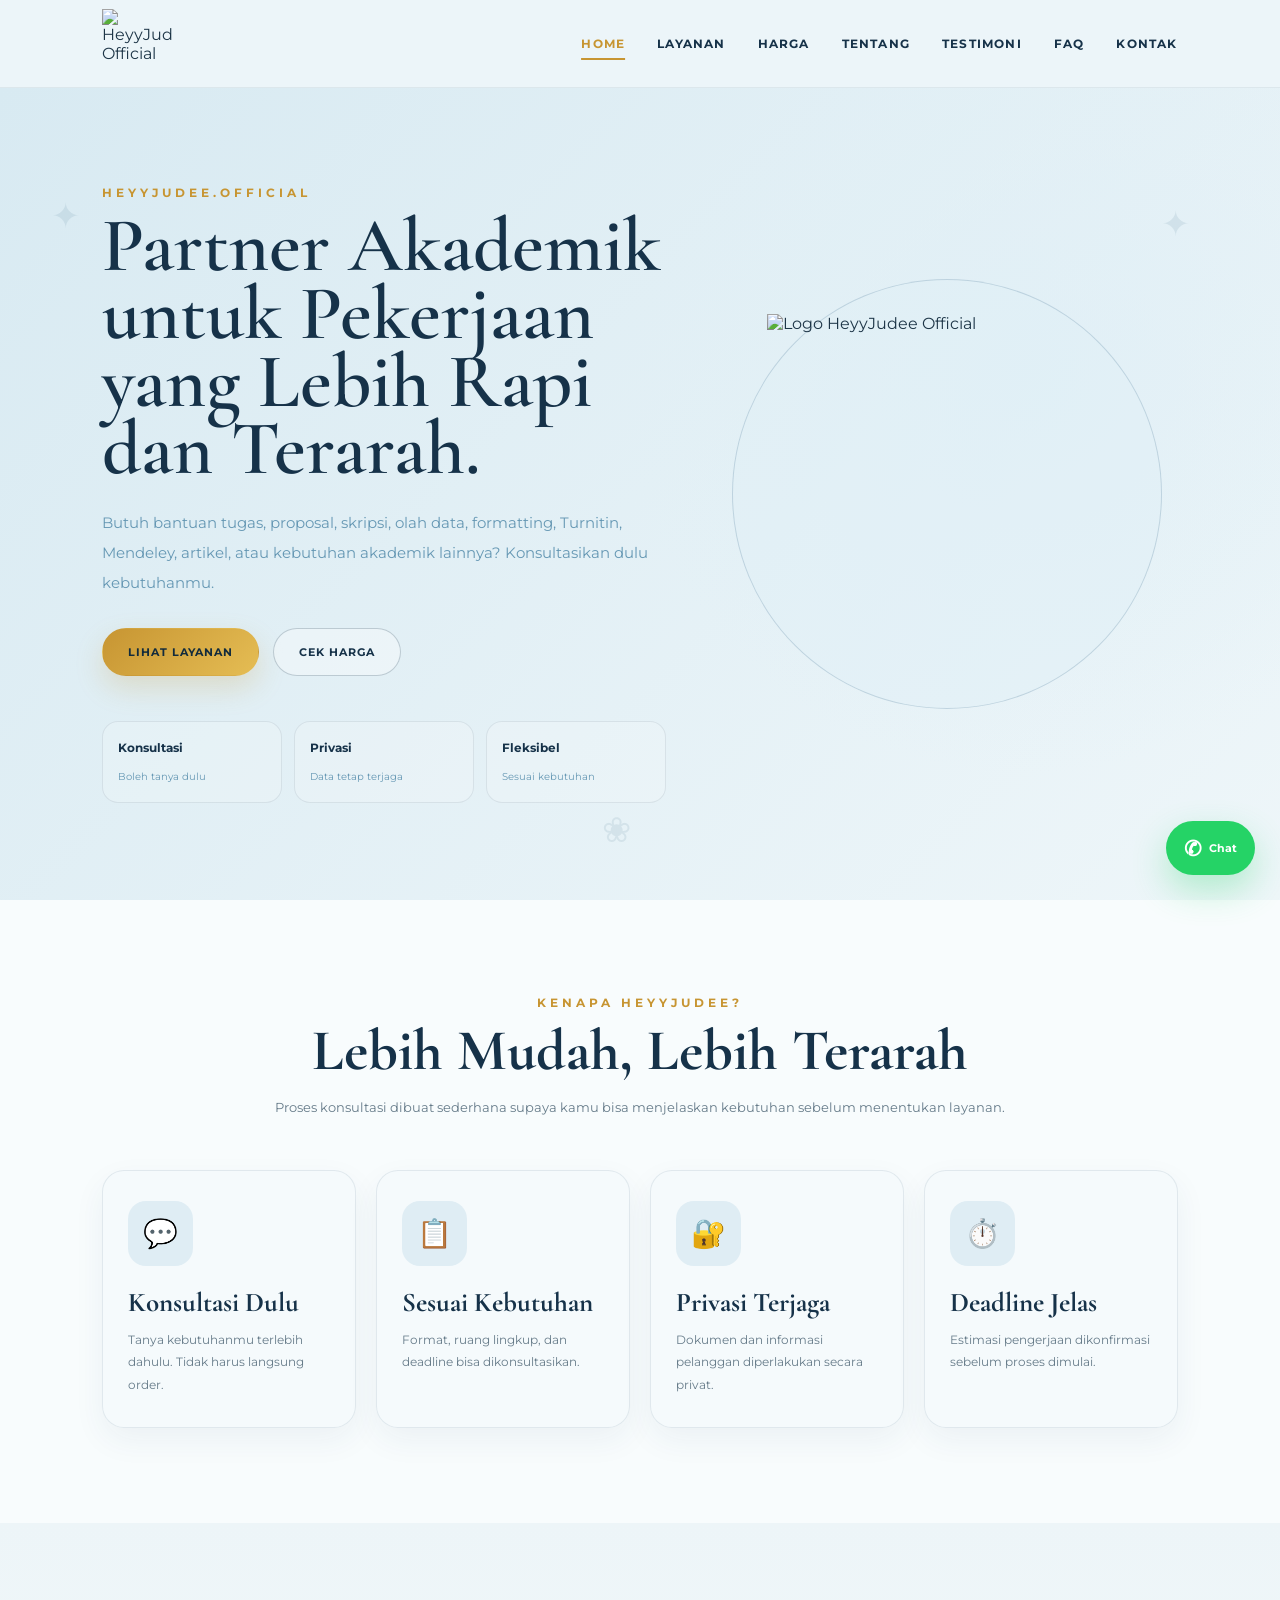
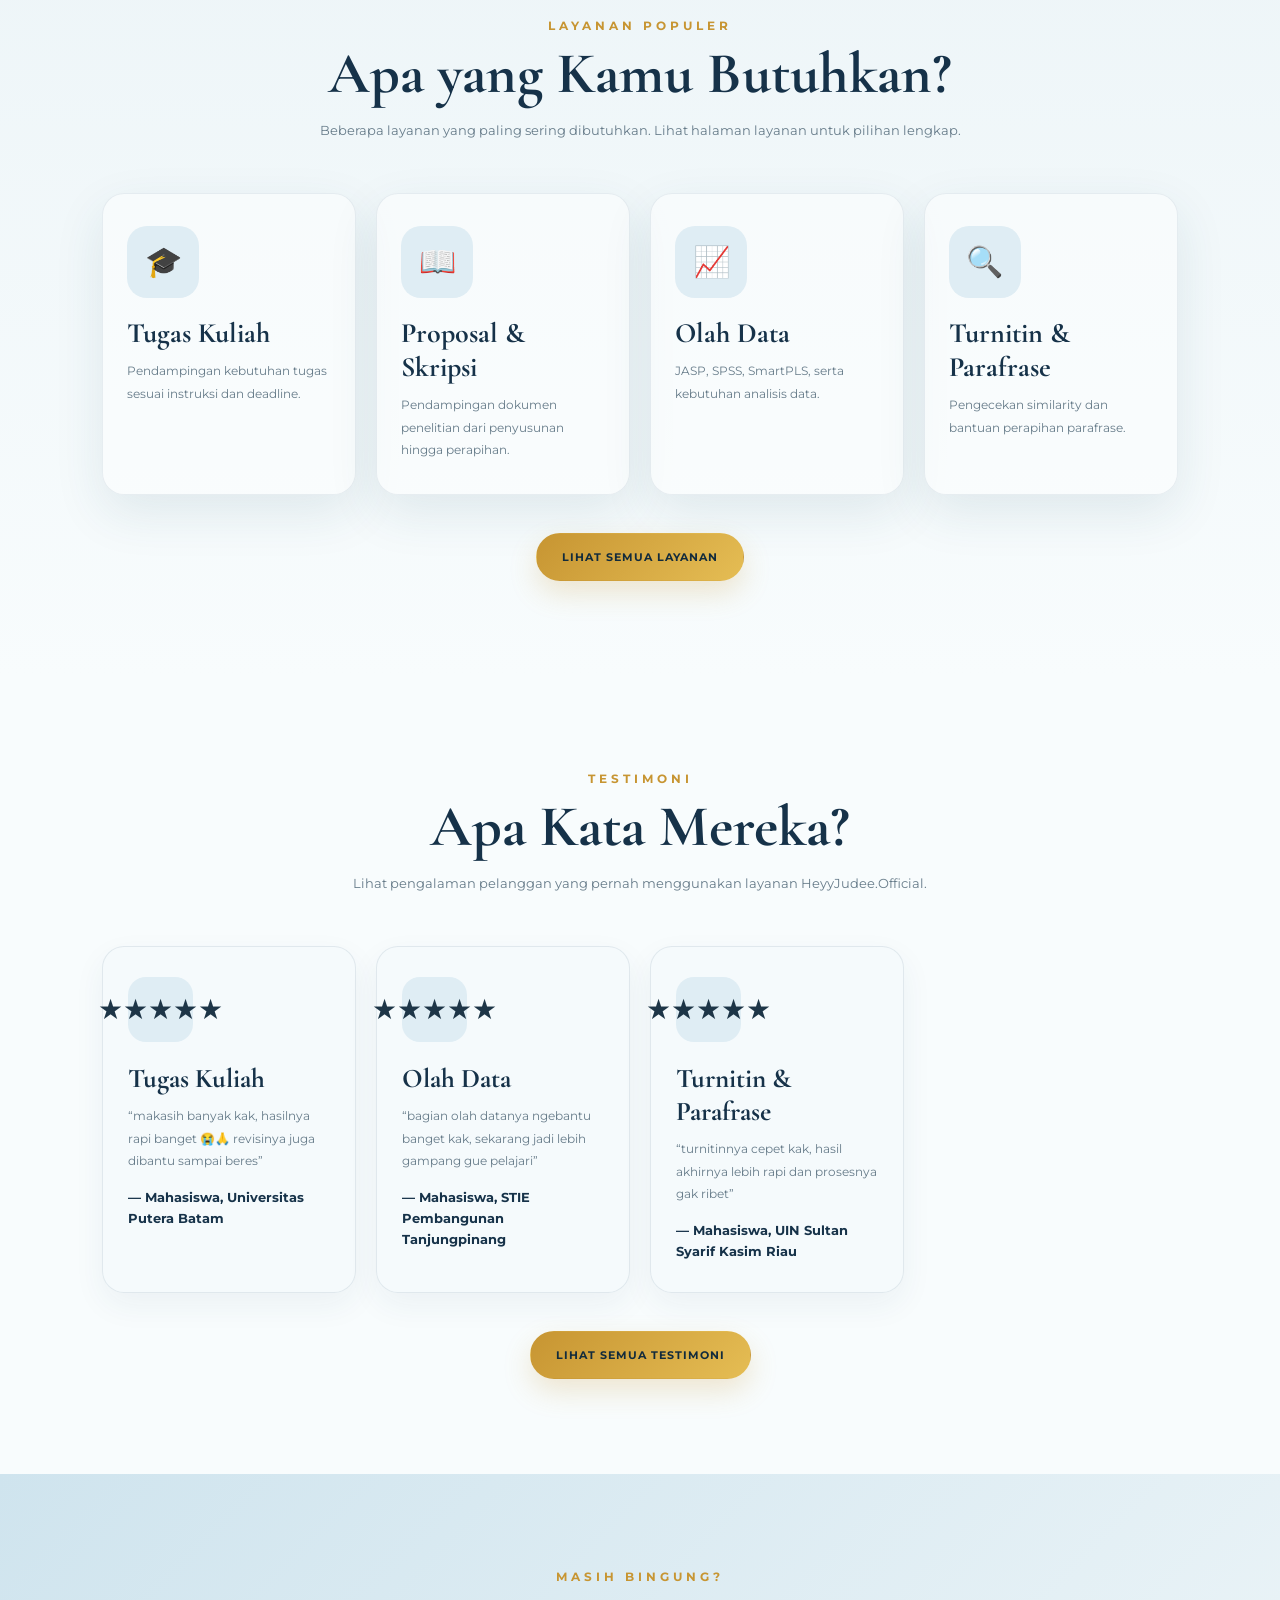
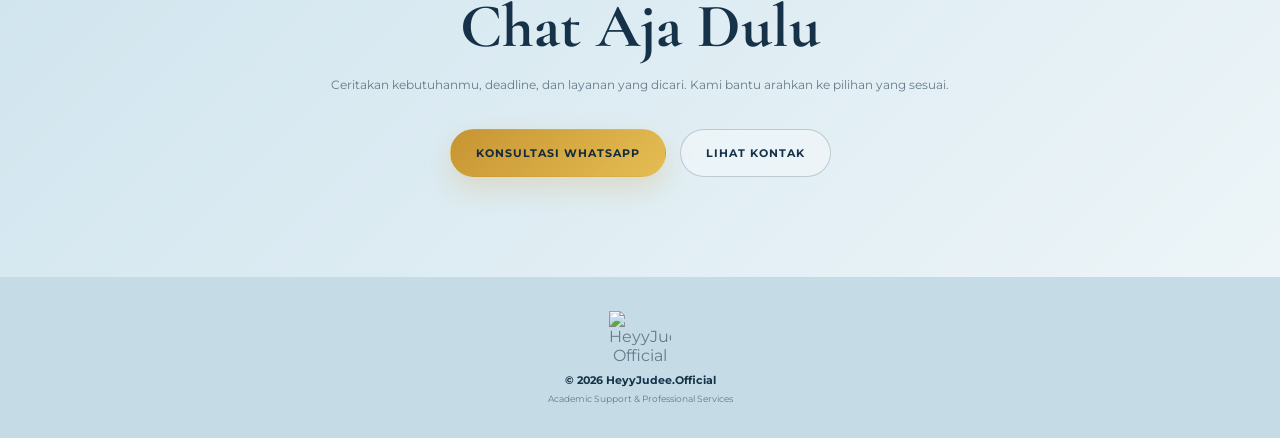
==== index.html @ a78312ca "Upload website Heyyjudee.Official" ====
<!DOCTYPE html>
<html lang="id">

<head>
    <meta charset="UTF-8">

    <meta
        name="viewport"
        content="width=device-width, initial-scale=1.0"
    >

    <meta
        name="description"
        content="HeyyJudee.Official - Layanan pendampingan akademik, tugas kuliah, proposal, skripsi, olah data, Turnitin, Mendeley, dan kebutuhan mahasiswa."
    >

    <title>HeyyJudee.Official</title>

    <link
        rel="preconnect"
        href="https://fonts.googleapis.com"
    >

    <link
        rel="preconnect"
        href="https://fonts.gstatic.com"
        crossorigin
    >

    <link
        href="https://fonts.googleapis.com/css2?family=Cormorant+Garamond:wght@600;700&family=Montserrat:wght@400;500;600;700&display=swap"
        rel="stylesheet"
    >
    <link
    rel="icon"
    type="image/png"
    href="images/logo.png"
>

<link
    rel="apple-touch-icon"
    href="images/logo.png"
>

    <link
        rel="stylesheet"
        href="style.css"
    >
</head>


<body>

<!-- =====================================================
     NAVBAR
===================================================== -->

<header class="navbar">

    <a
        href="index.html"
        class="brand-logo"
    >
        <img
            src="images/logo.png"
            alt="HeyyJudee Official"
        >
    </a>


    <button
        class="menu-toggle"
        id="menuToggle"
        aria-label="Buka menu"
        aria-expanded="false"
    >
        <span></span>
        <span></span>
        <span></span>
    </button>


    <nav id="mainNav">

        <a href="index.html">
            HOME
        </a>

        <a href="layanan.html">
            LAYANAN
        </a>

        <a href="harga.html">
            HARGA
        </a>

        <a href="tentang.html">
            TENTANG
        </a>

        <a href="testimoni.html">
            TESTIMONI
        </a>

        <a href="faq.html">
            FAQ
        </a>

        <a href="kontak.html">
            KONTAK
        </a>

    </nav>

</header>


<main>

<!-- =====================================================
     HERO
===================================================== -->

<section class="hero">

    <span class="decor decor-1">
        ✦
    </span>

    <span class="decor decor-2">
        ❀
    </span>

    <span class="decor decor-3">
        ✦
    </span>


    <div class="hero-content">

        <p class="eyebrow">
            HEYYJUDEE.OFFICIAL
        </p>


        <h1>
            Partner Akademik
            untuk Pekerjaan yang
            Lebih Rapi dan Terarah.
        </h1>


        <p class="hero-subtitle">

            Butuh bantuan tugas, proposal,
            skripsi, olah data, formatting,
            Turnitin, Mendeley, artikel,
            atau kebutuhan akademik lainnya?

            Konsultasikan dulu kebutuhanmu.

        </p>


        <div class="hero-actions">

            <a
                href="layanan.html"
                class="btn btn-primary"
            >
                LIHAT LAYANAN
            </a>


            <a
                href="harga.html"
                class="btn btn-secondary"
            >
                CEK HARGA
            </a>

        </div>


        <div class="trust-row">

            <div>

                <strong>
                    Konsultasi
                </strong>

                <span>
                    Boleh tanya dulu
                </span>

            </div>


            <div>

                <strong>
                    Privasi
                </strong>

                <span>
                    Data tetap terjaga
                </span>

            </div>


            <div>

                <strong>
                    Fleksibel
                </strong>

                <span>
                    Sesuai kebutuhan
                </span>

            </div>

        </div>

    </div>



    <div class="hero-visual">

        <div class="hero-logo-ring">

            <img
                src="images/logo.png"
                alt="Logo HeyyJudee Official"
            >

        </div>

    </div>

</section>



<!-- =====================================================
     KENAPA HEYYJUDEE
===================================================== -->

<section class="section why-section">

    <div class="section-header">

        <p class="eyebrow">
            KENAPA HEYYJUDEE?
        </p>


        <h2>
            Lebih Mudah,
            Lebih Terarah
        </h2>


        <p>

            Proses konsultasi dibuat sederhana
            supaya kamu bisa menjelaskan kebutuhan
            sebelum menentukan layanan.

        </p>

    </div>



    <div class="why-grid">

        <article>

            <div>
                💬
            </div>

            <h3>
                Konsultasi Dulu
            </h3>

            <p>

                Tanya kebutuhanmu terlebih dahulu.
                Tidak harus langsung order.

            </p>

        </article>


        <article>

            <div>
                📋
            </div>

            <h3>
                Sesuai Kebutuhan
            </h3>

            <p>

                Format, ruang lingkup,
                dan deadline bisa dikonsultasikan.

            </p>

        </article>


        <article>

            <div>
                🔐
            </div>

            <h3>
                Privasi Terjaga
            </h3>

            <p>

                Dokumen dan informasi pelanggan
                diperlakukan secara privat.

            </p>

        </article>


        <article>

            <div>
                ⏱️
            </div>

            <h3>
                Deadline Jelas
            </h3>

            <p>

                Estimasi pengerjaan dikonfirmasi
                sebelum proses dimulai.

            </p>

        </article>

    </div>

</section>



<!-- =====================================================
     PREVIEW LAYANAN
===================================================== -->

<section class="section home-service-preview">

    <div class="section-header">

        <p class="eyebrow">
            LAYANAN POPULER
        </p>


        <h2>
            Apa yang Kamu Butuhkan?
        </h2>


        <p>

            Beberapa layanan yang paling sering dibutuhkan.
            Lihat halaman layanan untuk pilihan lengkap.

        </p>

    </div>



    <div class="home-preview-grid">

        <article>

            <div class="service-icon">
                🎓
            </div>

            <h3>
                Tugas Kuliah
            </h3>

            <p>

                Pendampingan kebutuhan tugas
                sesuai instruksi dan deadline.

            </p>

        </article>


        <article>

            <div class="service-icon">
                📖
            </div>

            <h3>
                Proposal & Skripsi
            </h3>

            <p>

                Pendampingan dokumen penelitian
                dari penyusunan hingga perapihan.

            </p>

        </article>


        <article>

            <div class="service-icon">
                📈
            </div>

            <h3>
                Olah Data
            </h3>

            <p>

                JASP, SPSS, SmartPLS,
                serta kebutuhan analisis data.

            </p>

        </article>


        <article>

            <div class="service-icon">
                🔍
            </div>

            <h3>
                Turnitin & Parafrase
            </h3>

            <p>

                Pengecekan similarity
                dan bantuan perapihan parafrase.

            </p>

        </article>

    </div>



    <div class="home-preview-action">

        <a
            href="layanan.html"
            class="btn btn-primary"
        >
            LIHAT SEMUA LAYANAN
        </a>

    </div>

</section>



<!-- =====================================================
     TESTIMONI PREVIEW
===================================================== -->

<section class="section why-section">

    <div class="section-header">

        <p class="eyebrow">
            TESTIMONI
        </p>

        <h2>
            Apa Kata Mereka?
        </h2>

        <p>
            Lihat pengalaman pelanggan
            yang pernah menggunakan
            layanan HeyyJudee.Official.
        </p>

    </div>


    <div class="why-grid">

        <article>

            <div>
                ★★★★★
            </div>

            <h3>
                Tugas Kuliah
            </h3>

            <p>
                “makasih banyak kak, hasilnya rapi banget 😭🙏
                revisinya juga dibantu sampai beres”
            </p>

            <strong>
                — Mahasiswa, Universitas Putera Batam
            </strong>

        </article>


        <article>

            <div>
                ★★★★★
            </div>

            <h3>
                Olah Data
            </h3>

            <p>
                “bagian olah datanya ngebantu banget kak,
                sekarang jadi lebih gampang gue pelajari”
            </p>

            <strong>
                — Mahasiswa, STIE Pembangunan Tanjungpinang
            </strong>

        </article>


        <article>

            <div>
                ★★★★★
            </div>

            <h3>
                Turnitin & Parafrase
            </h3>

            <p>
                “turnitinnya cepet kak,
                hasil akhirnya lebih rapi
                dan prosesnya gak ribet”
            </p>

            <strong>
                — Mahasiswa, UIN Sultan Syarif Kasim Riau
            </strong>

        </article>

    </div>


    <div class="home-preview-action">

        <a
            href="testimoni.html"
            class="btn btn-primary"
        >
            LIHAT SEMUA TESTIMONI
        </a>

    </div>

</section>



<!-- =====================================================
     CTA
===================================================== -->

<section class="service-cta">

    <div>

        <p class="eyebrow">
            MASIH BINGUNG?
        </p>


        <h2>
            Chat Aja Dulu
        </h2>


        <p>

            Ceritakan kebutuhanmu,
            deadline, dan layanan yang dicari.

            Kami bantu arahkan ke pilihan
            yang sesuai.

        </p>


        <a
            href="https://wa.me/6282827128702?text=Halo%20HeyyJudee.Official,%20saya%20ingin%20konsultasi%20mengenai%20layanan."
            target="_blank"
            rel="noopener noreferrer"
            class="btn btn-primary"
        >
            KONSULTASI WHATSAPP
        </a>


        <a
            href="kontak.html"
            class="btn btn-secondary"
        >
            LIHAT KONTAK
        </a>

    </div>

</section>

</main>



<!-- =====================================================
     FOOTER
===================================================== -->

<footer>

    <img
        src="images/logo.png"
        alt="HeyyJudee Official"
    >

    <p>
        © 2026 HeyyJudee.Official
    </p>

    <span>
        Academic Support & Professional Services
    </span>

</footer>



<!-- =====================================================
     FLOATING WHATSAPP
===================================================== -->

<a
    href="https://wa.me/6282827128702?text=Halo%20HeyyJudee.Official,%20saya%20ingin%20bertanya."
    target="_blank"
    rel="noopener noreferrer"
    class="floating-wa"
    aria-label="Chat WhatsApp"
>

    <span>
        ✆
    </span>

    Chat

</a>



<script src="script.js"></script>

</body>

</html>
---- style.css ----
/* ======================================================
   HEYYJUDEE.OFFICIAL
   FINAL MULTI-PAGE CSS
====================================================== */


/* ======================================================
   ROOT
====================================================== */

:root {
    --blue-900: #163249;
    --blue-800: #21465f;
    --blue-700: #2f6280;
    --blue-500: #6698b4;
    --blue-200: #cde1eb;
    --blue-100: #dfedf4;
    --blue-50: #edf5f8;

    --gold: #c79532;
    --gold-light: #e5c76f;

    --text: #1d3547;
    --muted: #667b89;

    --white: #ffffff;

    --shadow:
        0 18px 50px rgba(31, 75, 102, 0.10);
}


/* ======================================================
   RESET
====================================================== */

* {
    margin: 0;
    padding: 0;
    box-sizing: border-box;
}


html {
    scroll-behavior: smooth;
}


body {
    min-height: 100vh;

    font-family:
        "Montserrat",
        sans-serif;

    color: var(--text);

    background:
        #f7fbfd;

    overflow-x: hidden;
}


img {
    max-width: 100%;
    display: block;
}


a {
    color: inherit;
    text-decoration: none;
}


button {
    font: inherit;
}


/* ======================================================
   GLOBAL
====================================================== */

.section {
    padding:
        95px 8%;
}


.eyebrow {
    color: var(--gold);

    font-size: 12px;
    font-weight: 700;

    letter-spacing: 4px;

    text-transform: uppercase;
}


.section-header {
    max-width: 760px;

    margin:
        0 auto 50px;

    text-align: center;
}


.section-header h2 {
    margin:
        12px 0 15px;

    font-family:
        "Cormorant Garamond",
        serif;

    color: var(--blue-900);

    font-size:
        clamp(40px, 5vw, 58px);

    line-height: 1;
}


.section-header > p:not(.eyebrow) {
    color: var(--muted);

    font-size: 13px;

    line-height: 1.9;
}


/* ======================================================
   BUTTON
====================================================== */

.btn {
    display: inline-flex;

    align-items: center;
    justify-content: center;

    min-height: 48px;

    padding:
        0 25px;

    border:
        1px solid transparent;

    border-radius: 999px;

    font-size: 11px;
    font-weight: 700;

    letter-spacing: 1px;

    cursor: pointer;

    transition:
        transform 0.2s ease,
        box-shadow 0.2s ease,
        background 0.2s ease;
}


.btn:hover {
    transform:
        translateY(-2px);
}


.btn-primary {
    color: #122b3c;

    background:
        linear-gradient(
            135deg,
            #c79532,
            #e5bd54
        );

    box-shadow:
        0 12px 28px rgba(199, 149, 50, 0.22);
}


.btn-primary:hover {
    box-shadow:
        0 16px 32px rgba(199, 149, 50, 0.30);
}


.btn-secondary {
    color: var(--blue-900);

    border-color:
        rgba(22, 50, 73, 0.22);

    background:
        rgba(255,255,255,0.35);
}


/* ======================================================
   NAVBAR
====================================================== */

.navbar {
    position: relative;
    z-index: 1000;

    min-height: 88px;

    display: flex;

    align-items: center;
    justify-content: space-between;

    padding:
        8px 8%;

    background:
        rgba(235, 245, 249, 0.95);

    border-bottom:
        1px solid rgba(22, 50, 73, 0.07);

    backdrop-filter:
        blur(15px);
}


.brand-logo {
    flex-shrink: 0;
}


.brand-logo img {
    width: 70px;
    height: 70px;

    object-fit: contain;
}


.navbar nav {
    display: flex;

    align-items: center;

    gap: 32px;
}


.navbar nav a {
    position: relative;

    padding:
        13px 0;

    color: var(--blue-900);

    font-size: 12px;
    font-weight: 700;

    letter-spacing: 1.2px;
}


.navbar nav a::after {
    content: "";

    position: absolute;

    left: 50%;
    bottom: 4px;

    width: 0;
    height: 2px;

    background:
        var(--gold);

    transform:
        translateX(-50%);

    transition:
        width 0.25s ease;
}


.navbar nav a:hover::after,
.navbar nav a.active::after {
    width: 100%;
}


.navbar nav a.active {
    color: var(--gold);
}


/* ======================================================
   HAMBURGER
====================================================== */

.menu-toggle {
    display: none;

    width: 44px;
    height: 44px;

    border: none;

    background: transparent;

    flex-direction: column;

    align-items: center;
    justify-content: center;

    gap: 5px;

    cursor: pointer;
}


.menu-toggle span {
    width: 24px;
    height: 2px;

    border-radius: 5px;

    background:
        var(--blue-900);

    transition:
        transform 0.25s ease,
        opacity 0.25s ease;
}


.menu-toggle.active span:nth-child(1) {
    transform:
        translateY(7px)
        rotate(45deg);
}


.menu-toggle.active span:nth-child(2) {
    opacity: 0;
}


.menu-toggle.active span:nth-child(3) {
    transform:
        translateY(-7px)
        rotate(-45deg);
}


/* ======================================================
   HOME HERO
====================================================== */

.hero {
    position: relative;

    min-height:
        calc(100vh - 88px);

    display: grid;

    grid-template-columns:
        1.1fr 0.9fr;

    align-items: center;

    gap: 50px;

    padding:
        70px 8%;

    overflow: hidden;

    background:
        radial-gradient(
            circle at 80% 35%,
            rgba(224, 239, 246, 0.8),
            transparent 35%
        ),
        linear-gradient(
            135deg,
            #d8eaf2,
            #eef6f9
        );
}


.hero-content {
    position: relative;
    z-index: 2;
}


.hero h1 {
    max-width: 720px;

    margin:
        12px 0 25px;

    font-family:
        "Cormorant Garamond",
        serif;

    color:
        var(--blue-900);

    font-size:
        clamp(56px, 6vw, 85px);

    font-weight: 600;

    line-height: 0.88;
}


.hero-subtitle {
    max-width: 700px;

    color:
        var(--blue-500);

    font-size: 15px;

    line-height: 2;
}


.hero-actions {
    display: flex;

    flex-wrap: wrap;

    gap: 14px;

    margin-top: 30px;
}


.trust-row {
    display: grid;

    grid-template-columns:
        repeat(3, 1fr);

    gap: 12px;

    margin-top: 45px;
}


.trust-row > div {
    padding:
        18px 15px;

    border:
        1px solid rgba(22, 50, 73, 0.09);

    border-radius: 16px;

    background:
        rgba(255,255,255,0.18);
}


.trust-row strong {
    display: block;

    margin-bottom: 10px;

    color:
        var(--blue-900);

    font-size: 12px;
}


.trust-row span {
    color:
        var(--blue-500);

    font-size: 10px;
}


.hero-visual {
    display: flex;

    align-items: center;
    justify-content: center;
}


.hero-logo-ring {
    width: 430px;
    height: 430px;

    display: flex;

    align-items: center;
    justify-content: center;

    border:
        1px solid rgba(47, 98, 128, 0.20);

    border-radius: 50%;

    background:
        rgba(225, 239, 246, 0.45);
}


.hero-logo-ring img {
    width: 360px;
    height: 360px;

    object-fit: contain;
}


.decor {
    position: absolute;

    z-index: 0;

    color:
        rgba(47, 98, 128, 0.10);

    font-size: 35px;
}


.decor-1 {
    top: 13%;
    left: 4%;
}


.decor-2 {
    bottom: 6%;
    left: 47%;
}


.decor-3 {
    top: 14%;
    right: 7%;
}


/* ======================================================
   PAGE HERO
====================================================== */

.page-hero {
    padding:
        105px 8% 85px;

    text-align: center;

    background:
        radial-gradient(
            circle at top center,
            rgba(255,255,255,0.7),
            transparent 42%
        ),
        linear-gradient(
            180deg,
            #dcebf2,
            #edf5f8
        );
}


.page-hero h1 {
    max-width: 800px;

    margin:
        13px auto 20px;

    font-family:
        "Cormorant Garamond",
        serif;

    color:
        var(--blue-900);

    font-size:
        clamp(48px, 6vw, 72px);

    line-height: 0.98;
}


.page-hero > p:not(.eyebrow) {
    max-width: 720px;

    margin: auto;

    color:
        var(--muted);

    font-size: 13px;

    line-height: 1.9;
}


/* ======================================================
   WHY / GENERAL CARDS
====================================================== */

.why-section {
    background:
        #f8fcfd;
}


.why-grid {
    display: grid;

    grid-template-columns:
        repeat(4, 1fr);

    gap: 20px;
}


.why-grid article {
    padding:
        30px 25px;

    border:
        1px solid rgba(39,84,110,0.10);

    border-radius: 22px;

    background:
        rgba(244,250,252,0.9);

    box-shadow:
        0 12px 32px rgba(31,75,102,0.06);
}


.why-grid article > div:first-child {
    width: 65px;
    height: 65px;

    display: flex;

    align-items: center;
    justify-content: center;

    margin-bottom: 20px;

    border-radius: 18px;

    background:
        var(--blue-100);

    font-size: 28px;
}


.why-grid h3 {
    margin-bottom: 10px;

    font-family:
        "Cormorant Garamond",
        serif;

    color:
        var(--blue-900);

    font-size: 27px;
}


.why-grid p {
    color:
        var(--muted);

    font-size: 12px;

    line-height: 1.9;
}


.why-grid strong {
    display: block;

    margin-top: 14px;

    color:
        var(--blue-900);

    font-size: 13px;

    line-height: 1.6;
}


/* ======================================================
   HOME SERVICE PREVIEW
====================================================== */

.home-service-preview {
    background:
        linear-gradient(
            180deg,
            #edf5f8,
            #f8fcfd
        );
}


.home-preview-grid {
    display: grid;

    grid-template-columns:
        repeat(4, 1fr);

    gap: 20px;
}


.home-preview-grid article {
    padding:
        32px 24px;

    border:
        1px solid rgba(39,84,110,0.09);

    border-radius: 22px;

    background:
        rgba(255,255,255,0.45);

    box-shadow:
        var(--shadow);
}


.home-preview-grid h3 {
    margin:
        18px 0 10px;

    font-family:
        "Cormorant Garamond",
        serif;

    color:
        var(--blue-900);

    font-size: 28px;
}


.home-preview-grid p {
    color:
        var(--muted);

    font-size: 12px;

    line-height: 1.9;
}


.home-preview-action {
    margin-top: 38px;

    text-align: center;
}


/* ======================================================
   SERVICE PAGE
====================================================== */

.service-grid {
    display: grid;

    grid-template-columns:
        repeat(4, 1fr);

    gap: 22px;
}


.service-card {
    min-height: 310px;

    display: flex;

    flex-direction: column;

    padding:
        30px 25px;

    border:
        1px solid rgba(39,84,110,0.10);

    border-radius: 25px;

    background:
        rgba(247,252,254,0.95);

    box-shadow:
        var(--shadow);

    cursor: pointer;

    transition:
        transform 0.25s ease,
        box-shadow 0.25s ease;
}


.service-card:hover {
    transform:
        translateY(-6px);

    box-shadow:
        0 22px 55px rgba(31,75,102,0.14);
}


.service-icon {
    width: 72px;
    height: 72px;

    display: flex;

    align-items: center;
    justify-content: center;

    border-radius: 20px;

    background:
        var(--blue-100);

    font-size: 30px;
}


.service-card h3 {
    margin:
        18px 0 10px;

    font-family:
        "Cormorant Garamond",
        serif;

    color:
        var(--blue-900);

    font-size: 30px;
}


.service-card p {
    color:
        var(--muted);

    font-size: 12px;

    line-height: 1.9;
}


.service-detail {
    margin-top: auto;

    padding-top: 20px;

    border: none;

    color:
        var(--gold);

    background: transparent;

    text-align: left;

    font-size: 10px;
    font-weight: 700;

    letter-spacing: 1px;

    cursor: pointer;
}


/* ======================================================
   ORDER FLOW
====================================================== */

.order-flow-section {
    padding:
        95px 8%;

    background:
        linear-gradient(
            180deg,
            #edf5f8,
            #dcebf2
        );
}


.order-flow-grid {
    display: grid;

    grid-template-columns:
        repeat(4, 1fr);

    gap: 18px;

    max-width: 1200px;

    margin: auto;
}


.order-flow-grid article {
    padding:
        30px 24px;

    border-radius: 22px;

    background:
        rgba(255,255,255,0.50);

    border:
        1px solid rgba(39,84,110,0.10);
}


.order-flow-grid article > span {
    display: block;

    margin-bottom: 20px;

    color:
        var(--gold);

    font-family:
        "Cormorant Garamond",
        serif;

    font-size: 40px;
    font-weight: 700;
}


.order-flow-grid h3 {
    margin-bottom: 10px;

    color:
        var(--blue-900);

    font-family:
        "Cormorant Garamond",
        serif;

    font-size: 28px;
}


.order-flow-grid p {
    color:
        var(--muted);

    font-size: 12px;

    line-height: 1.9;
}


/* ======================================================
   PRICE
====================================================== */

.price-grid {
    display: grid;

    grid-template-columns:
        repeat(4, 1fr);

    gap: 22px;
}


.price-card {
    display: flex;

    flex-direction: column;

    min-height: 370px;

    padding:
        30px 24px;

    border:
        1px solid rgba(39,84,110,0.10);

    border-radius: 25px;

    background:
        rgba(248,252,254,0.95);

    box-shadow:
        var(--shadow);
}


.price-card h3 {
    margin:
        18px 0 10px;

    font-family:
        "Cormorant Garamond",
        serif;

    color:
        var(--blue-900);

    font-size: 29px;
}


.price-card > p {
    color:
        var(--muted);

    font-size: 12px;

    line-height: 1.8;
}


.price {
    margin:
        24px 0;

    color:
        var(--blue-900);

    font-family:
        "Cormorant Garamond",
        serif;

    font-size: 34px;

    font-weight: 700;
}


.price small {
    color:
        var(--muted);

    font-family:
        "Montserrat",
        sans-serif;

    font-size: 10px;
}


.price-card .btn {
    margin-top: auto;
}


.price-info-grid {
    display: grid;

    grid-template-columns:
        repeat(4, 1fr);

    gap: 20px;
}


.price-info-grid article {
    padding:
        28px 23px;

    text-align: center;

    border-radius: 22px;

    background:
        var(--blue-50);

    border:
        1px solid rgba(39,84,110,0.09);
}


.price-info-grid article > div {
    font-size: 30px;

    margin-bottom: 15px;
}


.price-info-grid h3 {
    margin-bottom: 10px;

    color:
        var(--blue-900);

    font-family:
        "Cormorant Garamond",
        serif;

    font-size: 27px;
}


.price-info-grid p {
    color:
        var(--muted);

    font-size: 11px;

    line-height: 1.8;
}


/* ======================================================
   ABOUT / OWNER
====================================================== */

.about-owner-section {
    background:
        #f8fcfd;
}


.owner-profile-grid {
    display: grid;

    grid-template-columns:
        0.8fr 1.2fr;

    gap: 70px;

    align-items: center;

    max-width: 1100px;

    margin: auto;
}


.owner-image {
    display: flex;

    justify-content: center;
    align-items: center;
}


.owner-image img {
    width: 280px;
    height: 360px;

    max-width: 100%;

    object-fit: cover;
    object-position: center;

    border-radius: 26px;

    border:
        1px solid rgba(39,84,110,0.10);

    box-shadow:
        0 18px 45px rgba(22,50,73,0.14);
}


.owner-content h2 {
    margin:
        10px 0 20px;

    font-family:
        "Cormorant Garamond",
        serif;

    color:
        var(--blue-900);

    font-size:
        clamp(45px,5vw,62px);

    line-height: 1;
}


.owner-content > p:not(.eyebrow) {
    margin-bottom: 15px;

    color:
        var(--muted);

    font-size: 12px;

    line-height: 2;
}


.profile-highlights {
    display: grid;

    grid-template-columns:
        repeat(4,1fr);

    gap: 10px;

    margin-top: 30px;
}


.profile-highlights > div {
    padding:
        18px 10px;

    text-align: center;

    border-radius: 16px;

    background:
        var(--blue-50);
}


.profile-highlights strong {
    display: block;

    color:
        var(--gold);

    font-size: 20px;
}


.profile-highlights span {
    display: block;

    margin-top: 4px;

    color:
        var(--muted);

    font-size: 9px;
}


/* ======================================================
   EXPERIENCE
====================================================== */

.experience-list {
    max-width: 1000px;

    margin: auto;
}


.experience-list article {
    display: grid;

    grid-template-columns:
        220px 1fr;

    gap: 35px;

    padding:
        35px 0;

    border-bottom:
        1px solid rgba(39,84,110,0.10);
}


.experience-year {
    color:
        var(--gold);

    font-size: 12px;
    font-weight: 700;
}


.experience-list h3 {
    color:
        var(--blue-900);

    font-family:
        "Cormorant Garamond",
        serif;

    font-size: 30px;
}


.experience-list strong {
    display: block;

    margin:
        5px 0 12px;

    color:
        var(--blue-700);

    font-size: 12px;
}


.experience-list p {
    margin-bottom: 10px;

    color:
        var(--muted);

    font-size: 12px;

    line-height: 1.9;
}


/* ======================================================
   CERTIFICATE
====================================================== */

.certificate-grid {
    display: grid;

    grid-template-columns:
        repeat(5,1fr);

    gap: 18px;
}


.certificate-grid article {
    padding:
        28px 20px;

    text-align: center;

    border-radius: 20px;

    border:
        1px solid rgba(39,84,110,0.10);

    background:
        var(--blue-50);
}


.certificate-grid article > div {
    margin-bottom: 15px;

    font-size: 30px;
}


.certificate-grid h3 {
    color:
        var(--blue-900);

    font-size: 12px;

    line-height: 1.6;
}


/* ======================================================
   TESTIMONI
====================================================== */

.testimonial-grid {
    display: grid;

    grid-template-columns:
        repeat(3, 1fr);

    gap: 26px;

    max-width: 1150px;

    margin: auto;
}


.testimonial-card {
    display: flex;

    flex-direction: column;

    align-items: center;

    padding:
        32px 28px;

    text-align: center;

    border:
        1px solid rgba(39,84,110,0.10);

    border-radius: 26px;

    background:
        rgba(248,252,254,0.95);

    box-shadow:
        0 14px 35px rgba(22,50,73,0.07);

    transition:
        transform 0.25s ease,
        box-shadow 0.25s ease;
}


.testimonial-card:hover {
    transform:
        translateY(-5px);

    box-shadow:
        0 20px 45px rgba(22,50,73,0.12);
}


.testimonial-avatar {
    width: 76px;
    height: 76px;

    display: flex;

    align-items: center;
    justify-content: center;

    margin:
        0 auto 15px;

    border-radius: 50%;

    background:
        linear-gradient(
            145deg,
            #e7f2f8,
            #d5e9f3
        );

    border:
        1px solid rgba(47,98,128,0.08);

    font-size: 34px;
}


.testimonial-stars {
    width: 100%;

    margin:
        0 auto 20px;

    color:
        var(--gold);

    text-align: center;

    font-size: 22px;

    letter-spacing: 4px;

    line-height: 1;
}


.testimonial-card h3 {
    margin-bottom: 14px;

    font-family:
        "Cormorant Garamond",
        serif;

    color:
        var(--blue-900);

    font-size: 31px;

    line-height: 1.1;
}


.testimonial-card p {
    flex: 1;

    margin-bottom: 22px;

    color:
        var(--muted);

    font-size: 12px;

    line-height: 1.9;
}


.testimonial-card strong {
    display: block;

    color:
        var(--blue-900);

    font-size: 12px;

    line-height: 1.7;
}


/* ======================================================
   FAQ
====================================================== */

.faq-section {
    padding:
        90px 8%;

    background:
        #f8fcfd;
}


.faq-container {
    max-width: 900px;

    margin: auto;
}


.faq-item {
    margin-bottom: 12px;

    overflow: hidden;

    border:
        1px solid rgba(39,84,110,0.10);

    border-radius: 18px;

    background:
        var(--blue-50);
}


.faq-question {
    width: 100%;

    display: flex;

    align-items: center;
    justify-content: space-between;

    gap: 20px;

    padding:
        22px 25px;

    border: none;

    color:
        var(--blue-900);

    background: transparent;

    text-align: left;

    font-size: 12px;
    font-weight: 700;

    cursor: pointer;
}


.faq-question strong {
    flex-shrink: 0;

    color:
        var(--gold);

    font-size: 25px;

    transition:
        transform 0.25s ease;
}


.faq-answer {
    max-height: 0;

    overflow: hidden;

    transition:
        max-height 0.35s ease;
}


.faq-answer p {
    padding:
        0 25px 23px;

    color:
        var(--muted);

    font-size: 12px;

    line-height: 1.9;
}


.faq-item.active .faq-answer {
    max-height: 350px;
}


.faq-item.active .faq-question strong {
    transform:
        rotate(45deg);
}


.faq-help-card {
    max-width: 900px;

    margin: auto;

    display: flex;

    align-items: center;
    justify-content: space-between;

    gap: 30px;

    padding:
        40px;

    border-radius: 26px;

    background:
        var(--blue-50);

    border:
        1px solid rgba(39,84,110,0.10);

    box-shadow:
        var(--shadow);
}


.faq-help-card h2 {
    margin:
        8px 0 10px;

    color:
        var(--blue-900);

    font-family:
        "Cormorant Garamond",
        serif;

    font-size: 38px;
}


.faq-help-card p:not(.eyebrow) {
    color:
        var(--muted);

    font-size: 12px;

    line-height: 1.8;
}


/* ======================================================
   CONTACT
====================================================== */

.contact-page-section {
    padding:
        90px 8%;

    background:
        #f8fcfd;
}


.contact-grid {
    max-width: 1150px;

    margin: auto;

    display: grid;

    grid-template-columns:
        1.2fr 0.8fr;

    gap: 25px;
}


.contact-main-card {
    padding:
        55px;

    border-radius: 28px;

    background:
        linear-gradient(
            135deg,
            #d8eaf2,
            #edf5f8
        );

    border:
        1px solid rgba(39,84,110,0.10);
}


.contact-main-card h2 {
    margin:
        10px 0 18px;

    font-family:
        "Cormorant Garamond",
        serif;

    color:
        var(--blue-900);

    font-size:
        clamp(42px,5vw,58px);

    line-height: 1;
}


.contact-main-card > p:not(.eyebrow) {
    max-width: 600px;

    color:
        var(--muted);

    font-size: 12px;

    line-height: 1.9;
}


.big-whatsapp-button {
    display: inline-flex;

    align-items: center;
    gap: 10px;

    margin-top: 28px;

    padding:
        16px 24px;

    border-radius: 999px;

    color: white;

    background:
        linear-gradient(
            135deg,
            #25d366,
            #1da851
        );

    font-size: 11px;
    font-weight: 700;

    box-shadow:
        0 15px 35px rgba(37,211,102,0.22);
}


.contact-side {
    display: grid;

    gap: 16px;
}


.contact-info-card {
    padding:
        25px;

    border-radius: 22px;

    background:
        var(--blue-50);

    border:
        1px solid rgba(39,84,110,0.10);
}


.contact-icon {
    margin-bottom: 12px;

    font-size: 28px;
}


.contact-info-card h3 {
    margin-bottom: 7px;

    color:
        var(--blue-900);

    font-family:
        "Cormorant Garamond",
        serif;

    font-size: 27px;
}


.contact-info-card p {
    margin-bottom: 10px;

    color:
        var(--muted);

    font-size: 11px;

    line-height: 1.8;
}


.contact-info-card a,
.contact-info-card > span {
    color:
        var(--gold);

    font-size: 11px;

    font-weight: 700;
}


.contact-trust-section {
    padding:
        90px 8%;

    background:
        linear-gradient(
            180deg,
            #edf5f8,
            #dcebf2
        );
}


.contact-checklist {
    max-width: 900px;

    margin: auto;

    display: grid;

    grid-template-columns:
        repeat(2,1fr);

    gap: 13px;
}


.contact-checklist > div {
    display: flex;

    align-items: center;

    gap: 12px;

    padding:
        18px 20px;

    border-radius: 16px;

    background:
        rgba(255,255,255,0.55);

    color:
        var(--blue-800);

    font-size: 11px;
}


.contact-checklist span {
    width: 26px;
    height: 26px;

    display: flex;

    align-items: center;
    justify-content: center;

    flex-shrink: 0;

    border-radius: 50%;

    color: white;

    background:
        var(--gold);
}


/* ======================================================
   CTA
====================================================== */

.service-cta {
    padding:
        95px 8%;

    text-align: center;

    background:
        linear-gradient(
            135deg,
            #cfe4ee,
            #edf5f8
        );
}


.service-cta > div {
    max-width: 800px;

    margin: auto;
}


.service-cta h2 {
    margin:
        12px 0 16px;

    color:
        var(--blue-900);

    font-family:
        "Cormorant Garamond",
        serif;

    font-size:
        clamp(45px,5vw,62px);

    line-height: 1;
}


.service-cta p:not(.eyebrow) {
    max-width: 650px;

    margin:
        0 auto 27px;

    color:
        var(--muted);

    font-size: 12px;

    line-height: 1.9;
}


.service-cta .btn {
    margin:
        5px;
}


/* ======================================================
   SERVICE MODAL
====================================================== */

.modal {
    position: fixed;

    inset: 0;

    z-index: 9999;

    display: flex;

    align-items: center;
    justify-content: center;

    padding: 22px;

    background:
        rgba(22,50,73,0.55);

    backdrop-filter:
        blur(7px);

    opacity: 0;

    visibility: hidden;

    pointer-events: none;

    transition:
        opacity 0.25s ease,
        visibility 0.25s ease;
}


.modal.show {
    opacity: 1;

    visibility: visible;

    pointer-events: auto;
}


.modal-content {
    position: relative;

    width:
        min(520px,100%);

    max-height: 90vh;

    overflow-y: auto;

    padding:
        45px 35px 35px;

    text-align: center;

    border:
        1px solid rgba(102,152,180,0.22);

    border-radius: 28px;

    background:
        white;

    box-shadow:
        0 25px 70px rgba(22,50,73,0.22);

    transform:
        translateY(20px)
        scale(0.97);

    transition:
        transform 0.25s ease;
}


.modal.show .modal-content {
    transform:
        translateY(0)
        scale(1);
}


.modal-close {
    position: absolute;

    top: 15px;
    right: 18px;

    width: 40px;
    height: 40px;

    display: flex;

    align-items: center;
    justify-content: center;

    border: none;

    border-radius: 50%;

    color:
        var(--blue-900);

    background:
        var(--blue-50);

    font-size: 26px;

    cursor: pointer;
}


.modal-icon {
    width: 76px;
    height: 76px;

    display: flex;

    align-items: center;
    justify-content: center;

    margin:
        0 auto 20px;

    border-radius: 22px;

    background:
        var(--blue-100);

    font-size: 34px;
}


.modal-content h2 {
    margin:
        8px 0 14px;

    font-family:
        "Cormorant Garamond",
        serif;

    color:
        var(--blue-900);

    font-size: 40px;
}


.modal-content > p:not(.eyebrow) {
    max-width: 420px;

    margin:
        0 auto 25px;

    color:
        var(--muted);

    font-size: 12px;

    line-height: 1.9;
}


/* ======================================================
   FOOTER
====================================================== */

footer {
    padding:
        34px 8%;

    text-align: center;

    background:
        #c5dce7;

    color:
        var(--muted);
}


footer img {
    width: 62px;

    margin:
        0 auto 8px;
}


footer p {
    color:
        var(--blue-900);

    font-size: 11px;

    font-weight: 700;
}


footer span {
    display: block;

    margin-top: 6px;

    font-size: 9px;
}


/* ======================================================
   FLOATING WHATSAPP
====================================================== */

.floating-wa {
    position: fixed;

    right: 25px;
    bottom: 25px;

    z-index: 5000;

    min-width: 85px;
    height: 54px;

    display: flex;

    align-items: center;
    justify-content: center;

    gap: 7px;

    padding:
        0 18px;

    border-radius: 999px;

    color: white;

    background:
        #25d366;

    box-shadow:
        0 15px 35px rgba(37,211,102,0.30);

    font-size: 11px;
    font-weight: 700;
}


.floating-wa span {
    font-size: 21px;
}


/* ======================================================
   TABLET
====================================================== */

@media (max-width: 1050px) {

    .navbar {
        padding:
            8px 5%;
    }


    .navbar nav {
        gap: 20px;
    }


    .navbar nav a {
        font-size: 10px;
    }


    .hero {
        grid-template-columns: 1fr;
    }


    .hero-content {
        text-align: center;
    }


    .hero h1,
    .hero-subtitle {
        margin-left: auto;
        margin-right: auto;
    }


    .hero-actions {
        justify-content: center;
    }


    .hero-logo-ring {
        width: 350px;
        height: 350px;
    }


    .hero-logo-ring img {
        width: 295px;
        height: 295px;
    }


    .why-grid,
    .home-preview-grid,
    .service-grid,
    .price-grid,
    .price-info-grid {
        grid-template-columns:
            repeat(2,1fr);
    }


    .certificate-grid {
        grid-template-columns:
            repeat(3,1fr);
    }


    .testimonial-grid {
        grid-template-columns:
            repeat(2,1fr);
    }


    .owner-profile-grid {
        grid-template-columns:
            1fr;

        gap: 40px;
    }


    .owner-content {
        text-align: center;
    }


    .owner-image img {
        width: 250px;
        height: 330px;
    }


    .contact-grid {
        grid-template-columns:
            1fr;
    }

}


/* ======================================================
   MOBILE
====================================================== */

@media (max-width: 700px) {

    .section {
        padding:
            70px 6%;
    }


    /* NAV */

    .navbar {
        min-height: 72px;

        padding:
            7px 5%;
    }


    .brand-logo img {
        width: 57px;
        height: 57px;
    }


    .menu-toggle {
        display: flex;
    }


    .navbar nav {
        position: absolute;

        top: 72px;
        left: 5%;
        right: 5%;

        display: flex;

        flex-direction: column;

        align-items: stretch;

        gap: 4px;

        padding:
            12px;

        border:
            1px solid rgba(39,84,110,0.10);

        border-radius: 18px;

        background:
            rgba(241,248,251,0.98);

        box-shadow:
            0 18px 50px rgba(22,50,73,0.15);

        opacity: 0;

        visibility: hidden;

        pointer-events: none;

        transform:
            translateY(-8px);

        transition:
            opacity 0.22s ease,
            transform 0.22s ease,
            visibility 0.22s ease;
    }


    .navbar nav.show {
        opacity: 1;

        visibility: visible;

        pointer-events: auto;

        transform:
            translateY(0);
    }


    .navbar nav a {
        width: 100%;

        padding:
            13px 15px;

        border-radius: 10px;

        font-size: 10px;
    }


    .navbar nav a::after {
        display: none;
    }


    .navbar nav a.active {
        color:
            var(--blue-900);

        background:
            rgba(199,149,50,0.16);
    }


    /* HERO HOME */

    .hero {
        min-height: auto;

        grid-template-columns:
            1fr;

        padding:
            65px 6%;
    }


    .hero h1 {
        font-size:
            clamp(48px,14vw,64px);
    }


    .hero-subtitle {
        font-size: 13px;
    }


    .hero-actions {
        flex-direction: column;

        align-items: stretch;
    }


    .hero-actions .btn {
        width: 100%;
    }


    .trust-row {
        grid-template-columns:
            1fr;
    }


    .hero-logo-ring {
        width: 280px;
        height: 280px;
    }


    .hero-logo-ring img {
        width: 235px;
        height: 235px;
    }


    /* PAGE HERO */

    .page-hero {
        padding:
            75px 6% 65px;
    }


    .page-hero h1 {
        font-size:
            clamp(43px,12vw,57px);
    }


    /* GRIDS */

    .why-grid,
    .home-preview-grid,
    .service-grid,
    .price-grid,
    .price-info-grid,
    .order-flow-grid,
    .certificate-grid,
    .testimonial-grid,
    .contact-checklist {
        grid-template-columns:
            1fr;
    }


    /* OWNER */

    .owner-image img {
        width: 220px;
        height: 290px;

        border-radius: 22px;
    }


    .profile-highlights {
        grid-template-columns:
            repeat(2,1fr);
    }


    /* EXPERIENCE */

    .experience-list article {
        grid-template-columns:
            1fr;

        gap: 10px;
    }


    /* TESTIMONI */

    .testimonial-card {
        padding:
            27px 20px;
    }


    .testimonial-avatar {
        width: 66px;
        height: 66px;

        font-size: 29px;
    }


    .testimonial-stars {
        font-size: 20px;

        letter-spacing: 3px;
    }


    .testimonial-card h3 {
        font-size: 29px;
    }


    /* CONTACT */

    .contact-main-card {
        padding:
            35px 22px;
    }


    .contact-main-card h2 {
        font-size: 43px;
    }


    .big-whatsapp-button {
        width: 100%;

        justify-content: center;
    }


    /* FAQ */

    .faq-question {
        padding:
            19px 17px;
    }


    .faq-answer p {
        padding:
            0 17px 20px;
    }


    .faq-help-card {
        flex-direction: column;

        padding:
            30px 22px;

        text-align: center;
    }


    /* MODAL */

    .modal {
        padding: 15px;
    }


    .modal-content {
        padding:
            42px 20px 28px;

        border-radius: 22px;
    }


    .modal-content h2 {
        font-size: 34px;
    }


    /* CTA */

    .service-cta {
        padding:
            75px 6%;
    }


    .service-cta .btn {
        display: flex;

        width: 100%;

        margin:
            8px 0;
    }


    /* WA FLOAT */

    .floating-wa {
        right: 18px;
        bottom: 18px;

        width: 56px;
        height: 56px;

        min-width: 56px;

        padding: 0;

        font-size: 0;
    }


    .floating-wa span {
        font-size: 24px;
    }

}
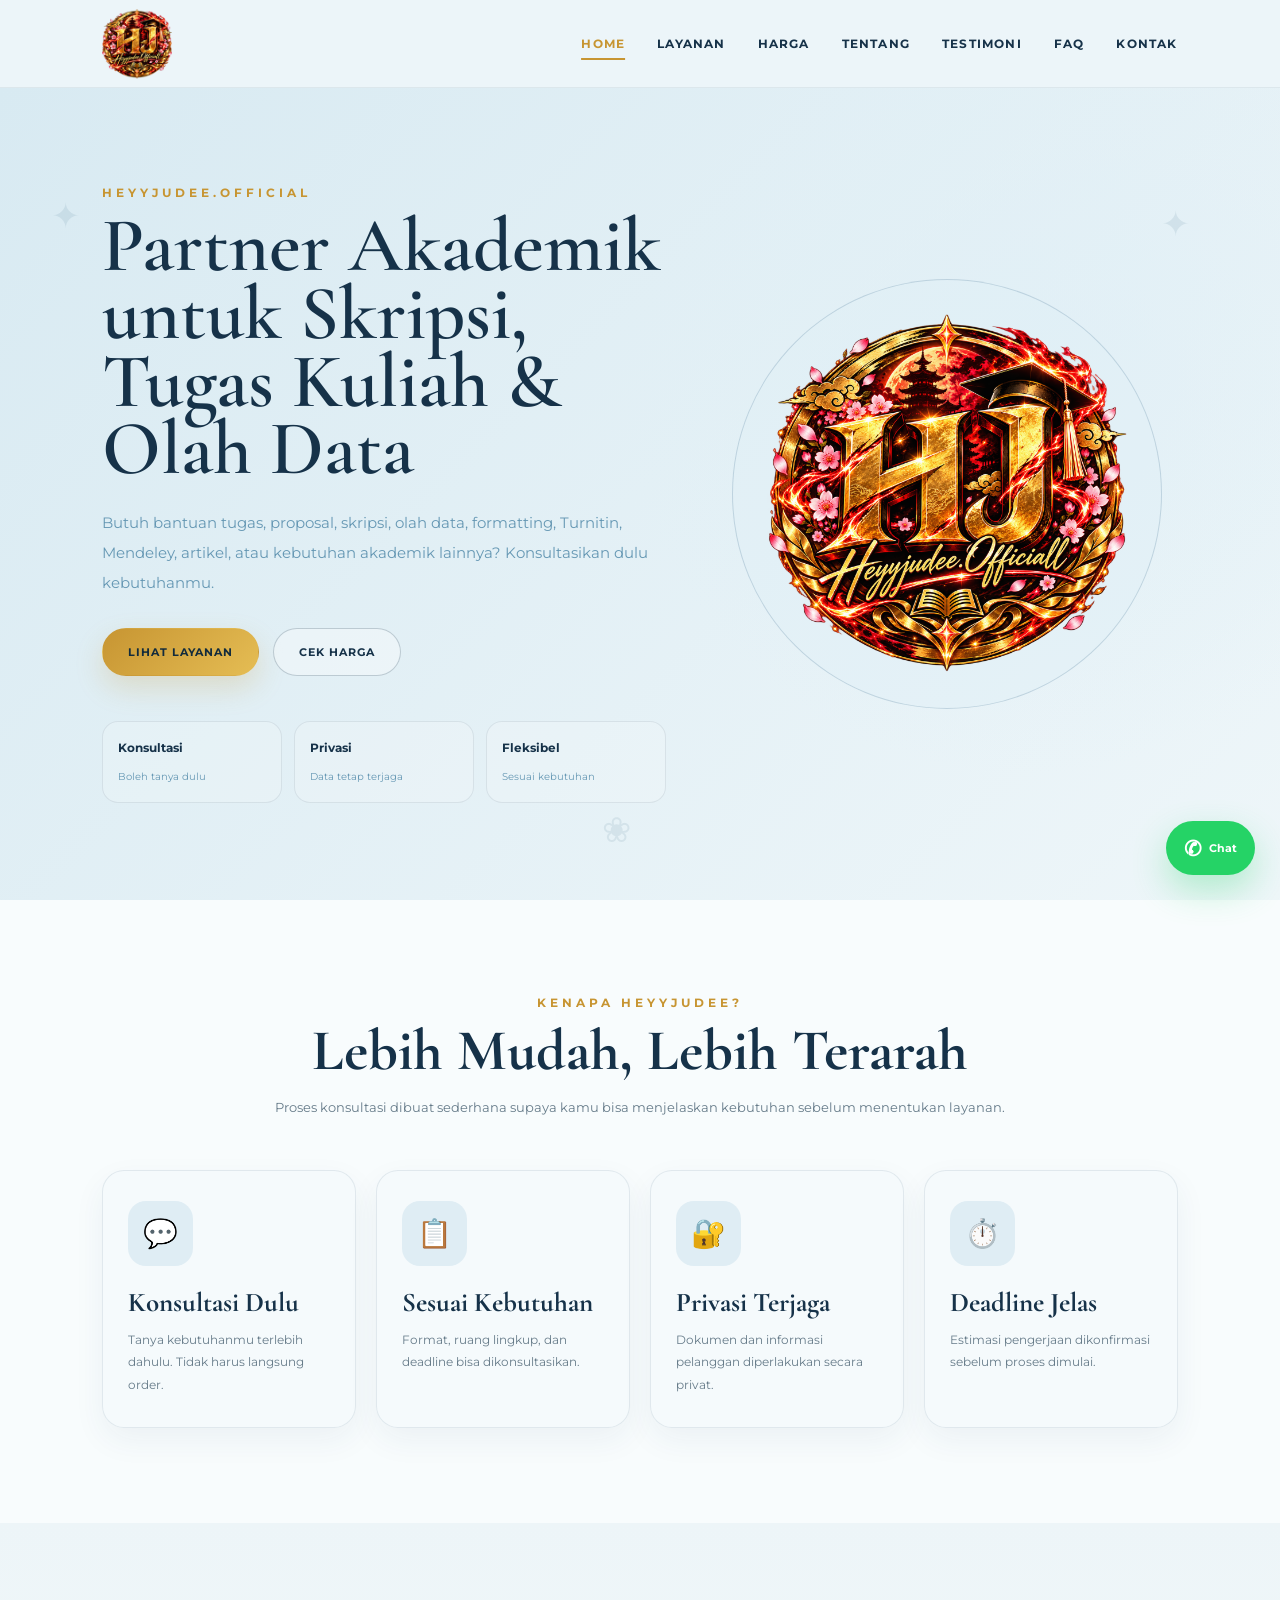
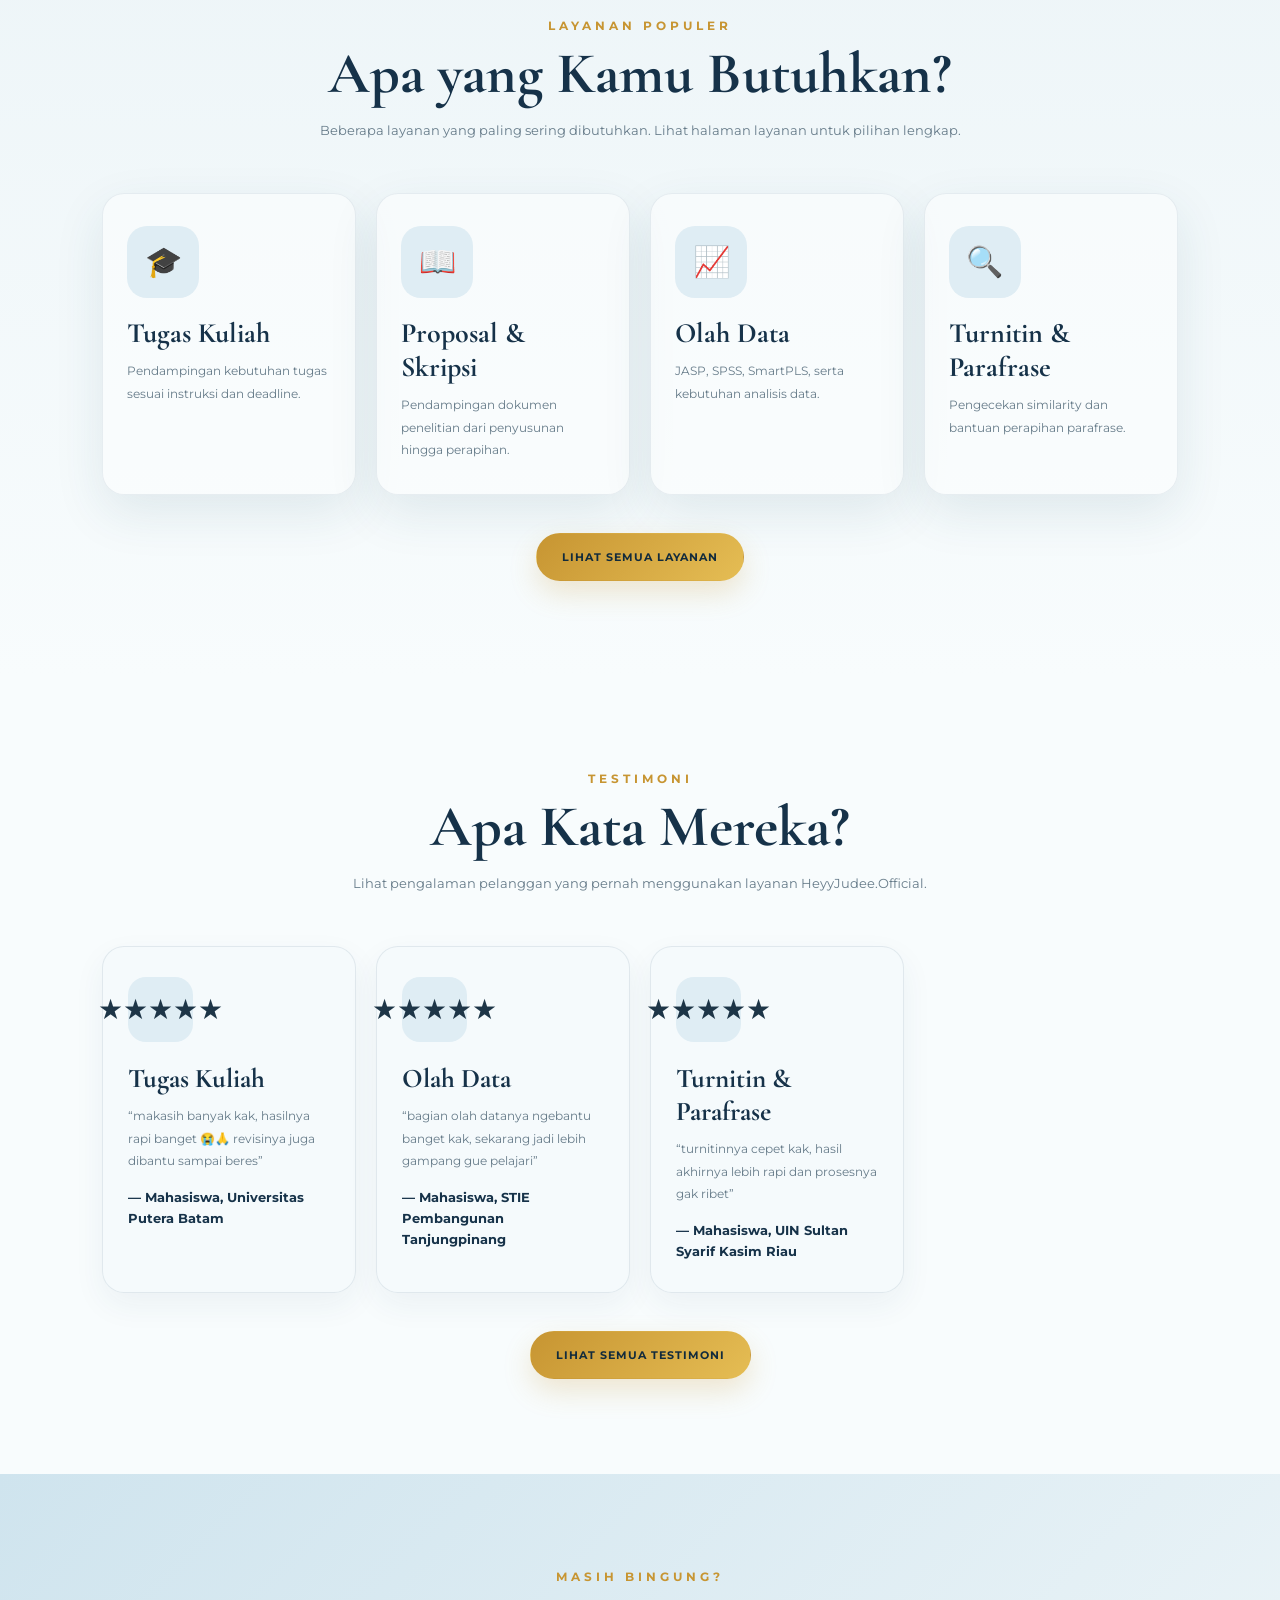
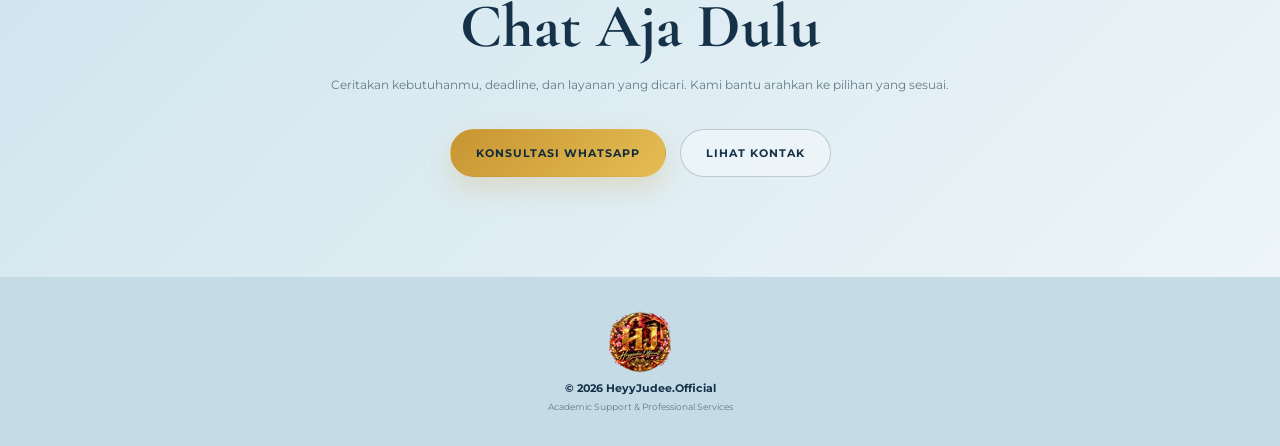
==== commit 1b383bfc: "Update homepage SEO" ====
--- a/index.html
+++ b/index.html
@@ -4,18 +4,75 @@
 <head>
     <meta charset="UTF-8">
 
-    <meta
-        name="viewport"
-        content="width=device-width, initial-scale=1.0"
-    >
+    <meta name="viewport" content="width=device-width, initial-scale=1.0">
+
+    <title>HeyyJudee Official | Jasa Pendampingan Skripsi & Olah Data</title>
 
     <meta
         name="description"
-        content="HeyyJudee.Official - Layanan pendampingan akademik, tugas kuliah, proposal, skripsi, olah data, Turnitin, Mendeley, dan kebutuhan mahasiswa."
-    >
-
-    <title>HeyyJudee.Official</title>
-
+        content="HeyyJudee Official menyediakan layanan pendampingan skripsi, tugas kuliah, proposal, olah data SPSS, SmartPLS, JASP, Turnitin, parafrase, Mendeley, dan konsultasi akademik online untuk mahasiswa di Indonesia."
+    >
+
+    <meta
+        name="keywords"
+        content="HeyyJudee Official, pendampingan skripsi, jasa skripsi, olah data SPSS, SmartPLS, JASP, tugas kuliah, proposal skripsi, Turnitin, parafrase, Mendeley, konsultasi akademik"
+    >
+
+    <meta name="robots" content="index, follow">
+
+    <meta name="author" content="HeyyJudee Official">
+
+    <link
+        rel="canonical"
+        href="https://dimpangestusr10-commits.github.io/heyyjudee-website/"
+    >
+
+    <!-- OPEN GRAPH -->
+    <meta property="og:type" content="website">
+
+    <meta
+        property="og:title"
+        content="HeyyJudee Official | Pendampingan Skripsi & Olah Data"
+    >
+
+    <meta
+        property="og:description"
+        content="Pendampingan tugas kuliah, proposal, skripsi, olah data, Turnitin, parafrase, Mendeley, dan kebutuhan akademik lainnya."
+    >
+
+    <meta
+        property="og:url"
+        content="https://dimpangestusr10-commits.github.io/heyyjudee-website/"
+    >
+
+    <meta
+        property="og:image"
+        content="https://dimpangestusr10-commits.github.io/heyyjudee-website/images/logo.png"
+    >
+
+    <meta property="og:locale" content="id_ID">
+
+    <meta property="og:site_name" content="HeyyJudee Official">
+
+    <!-- TWITTER / SOCIAL SHARE -->
+    <meta name="twitter:card" content="summary_large_image">
+
+    <meta
+        name="twitter:title"
+        content="HeyyJudee Official | Pendampingan Skripsi & Olah Data"
+    >
+
+    <meta
+        name="twitter:description"
+        content="Pendampingan akademik, skripsi, tugas kuliah, proposal, olah data, Turnitin, parafrase, dan Mendeley."
+    >
+
+    <meta
+        name="twitter:image"
+        content="https://dimpangestusr10-commits.github.io/heyyjudee-website/images/logo.png"
+    >
+
+    <!-- GOOGLE FONTS -->
     <link
         rel="preconnect"
         href="https://fonts.googleapis.com"
@@ -31,21 +88,43 @@
         href="https://fonts.googleapis.com/css2?family=Cormorant+Garamond:wght@600;700&family=Montserrat:wght@400;500;600;700&display=swap"
         rel="stylesheet"
     >
+
+    <!-- FAVICON -->
     <link
-    rel="icon"
-    type="image/png"
-    href="images/logo.png"
->
-
-<link
-    rel="apple-touch-icon"
-    href="images/logo.png"
->
-
+        rel="icon"
+        type="image/png"
+        href="images/logo.png"
+    >
+
+    <link
+        rel="apple-touch-icon"
+        href="images/logo.png"
+    >
+
+    <!-- CSS -->
     <link
         rel="stylesheet"
         href="style.css"
     >
+
+    <!-- STRUCTURED DATA -->
+    <script type="application/ld+json">
+    {
+        "@context": "https://schema.org",
+        "@type": "Organization",
+        "name": "HeyyJudee Official",
+        "url": "https://dimpangestusr10-commits.github.io/heyyjudee-website/",
+        "logo": "https://dimpangestusr10-commits.github.io/heyyjudee-website/images/logo.png",
+        "description": "Layanan pendampingan akademik, skripsi, tugas kuliah, proposal, olah data, Turnitin, parafrase dan Mendeley.",
+        "contactPoint": {
+            "@type": "ContactPoint",
+            "telephone": "+62-828-2712-8702",
+            "contactType": "customer service",
+            "availableLanguage": "Indonesian"
+        }
+    }
+    </script>
+
 </head>
 
 
@@ -63,7 +142,7 @@
     >
         <img
             src="images/logo.png"
-            alt="HeyyJudee Official"
+            alt="HeyyJudee Official - Pendampingan Akademik"
         >
     </a>
 
@@ -144,9 +223,8 @@
 
 
         <h1>
-            Partner Akademik
-            untuk Pekerjaan yang
-            Lebih Rapi dan Terarah.
+            Partner Akademik untuk Skripsi,
+            Tugas Kuliah & Olah Data
         </h1>
 
 
@@ -701,9 +779,8 @@
 </a>
 
 
-
 <script src="script.js"></script>
 
 </body>
 
-</html>+</html>
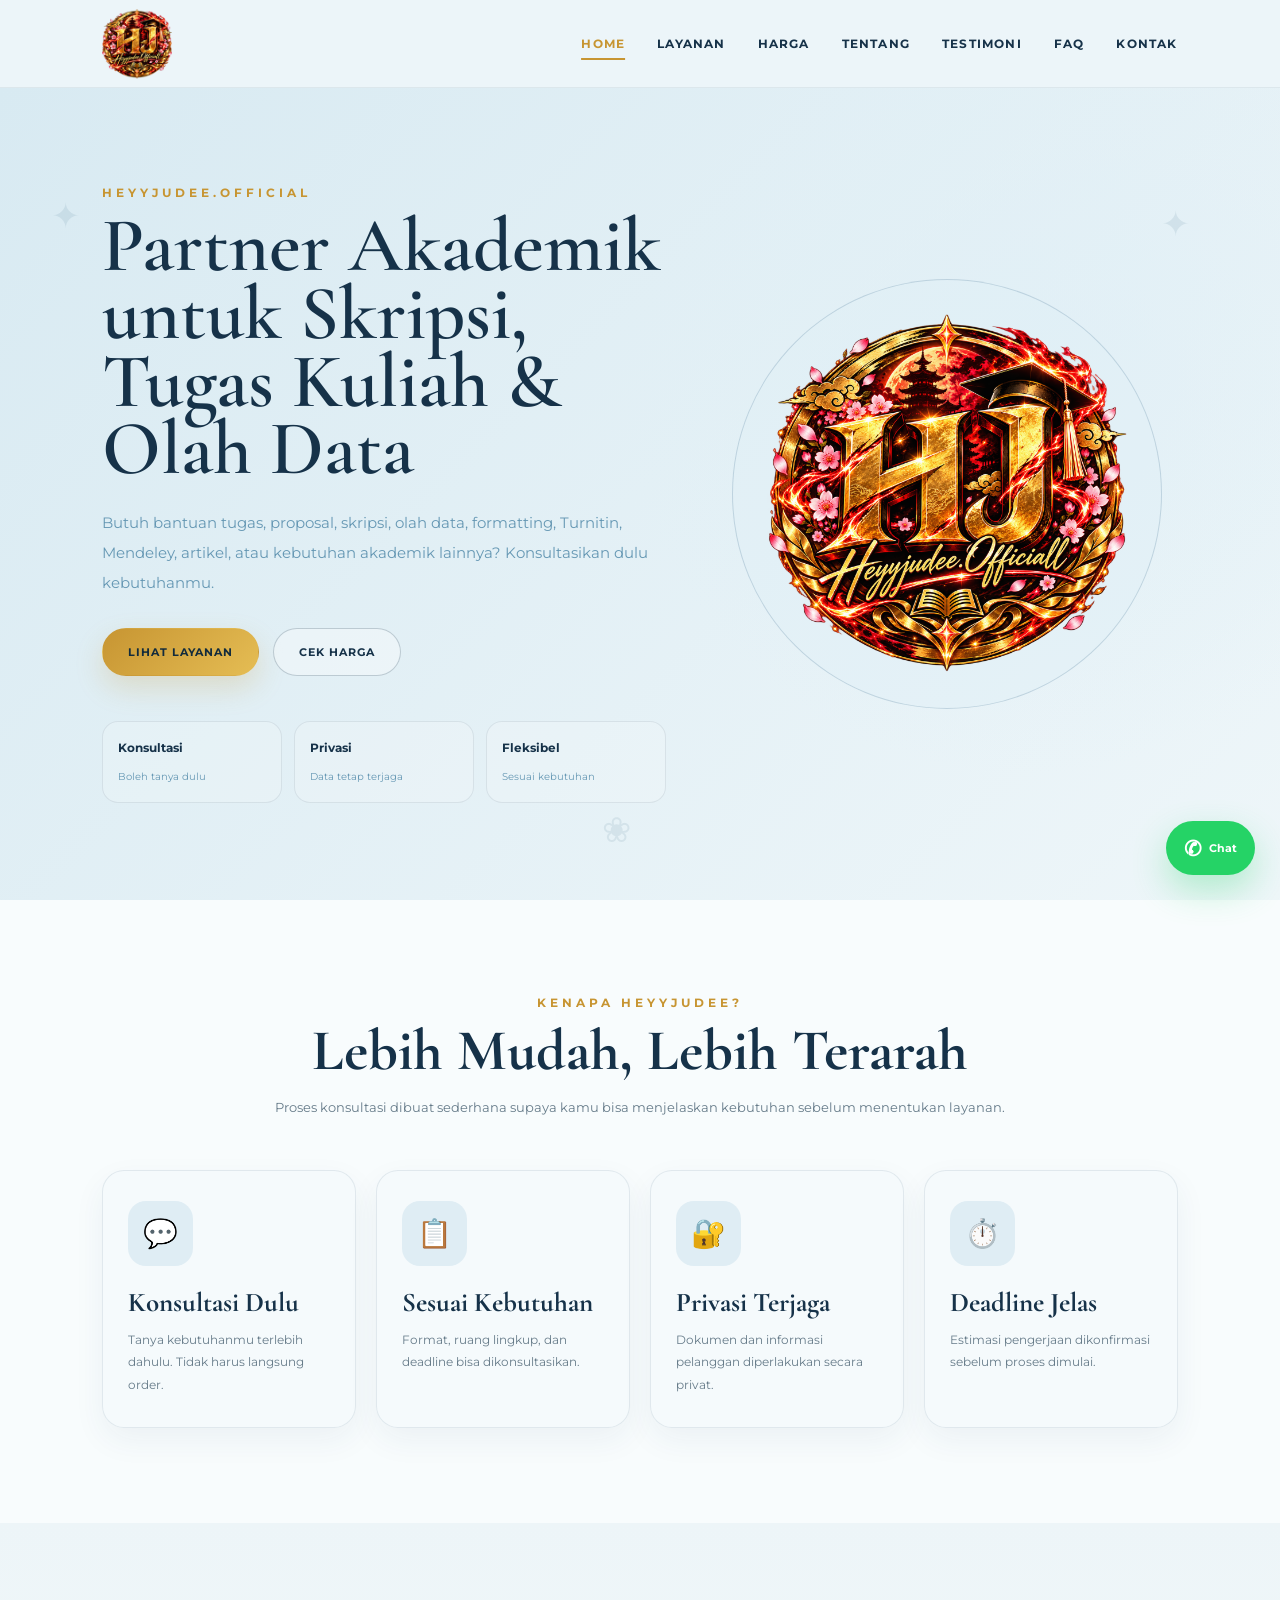
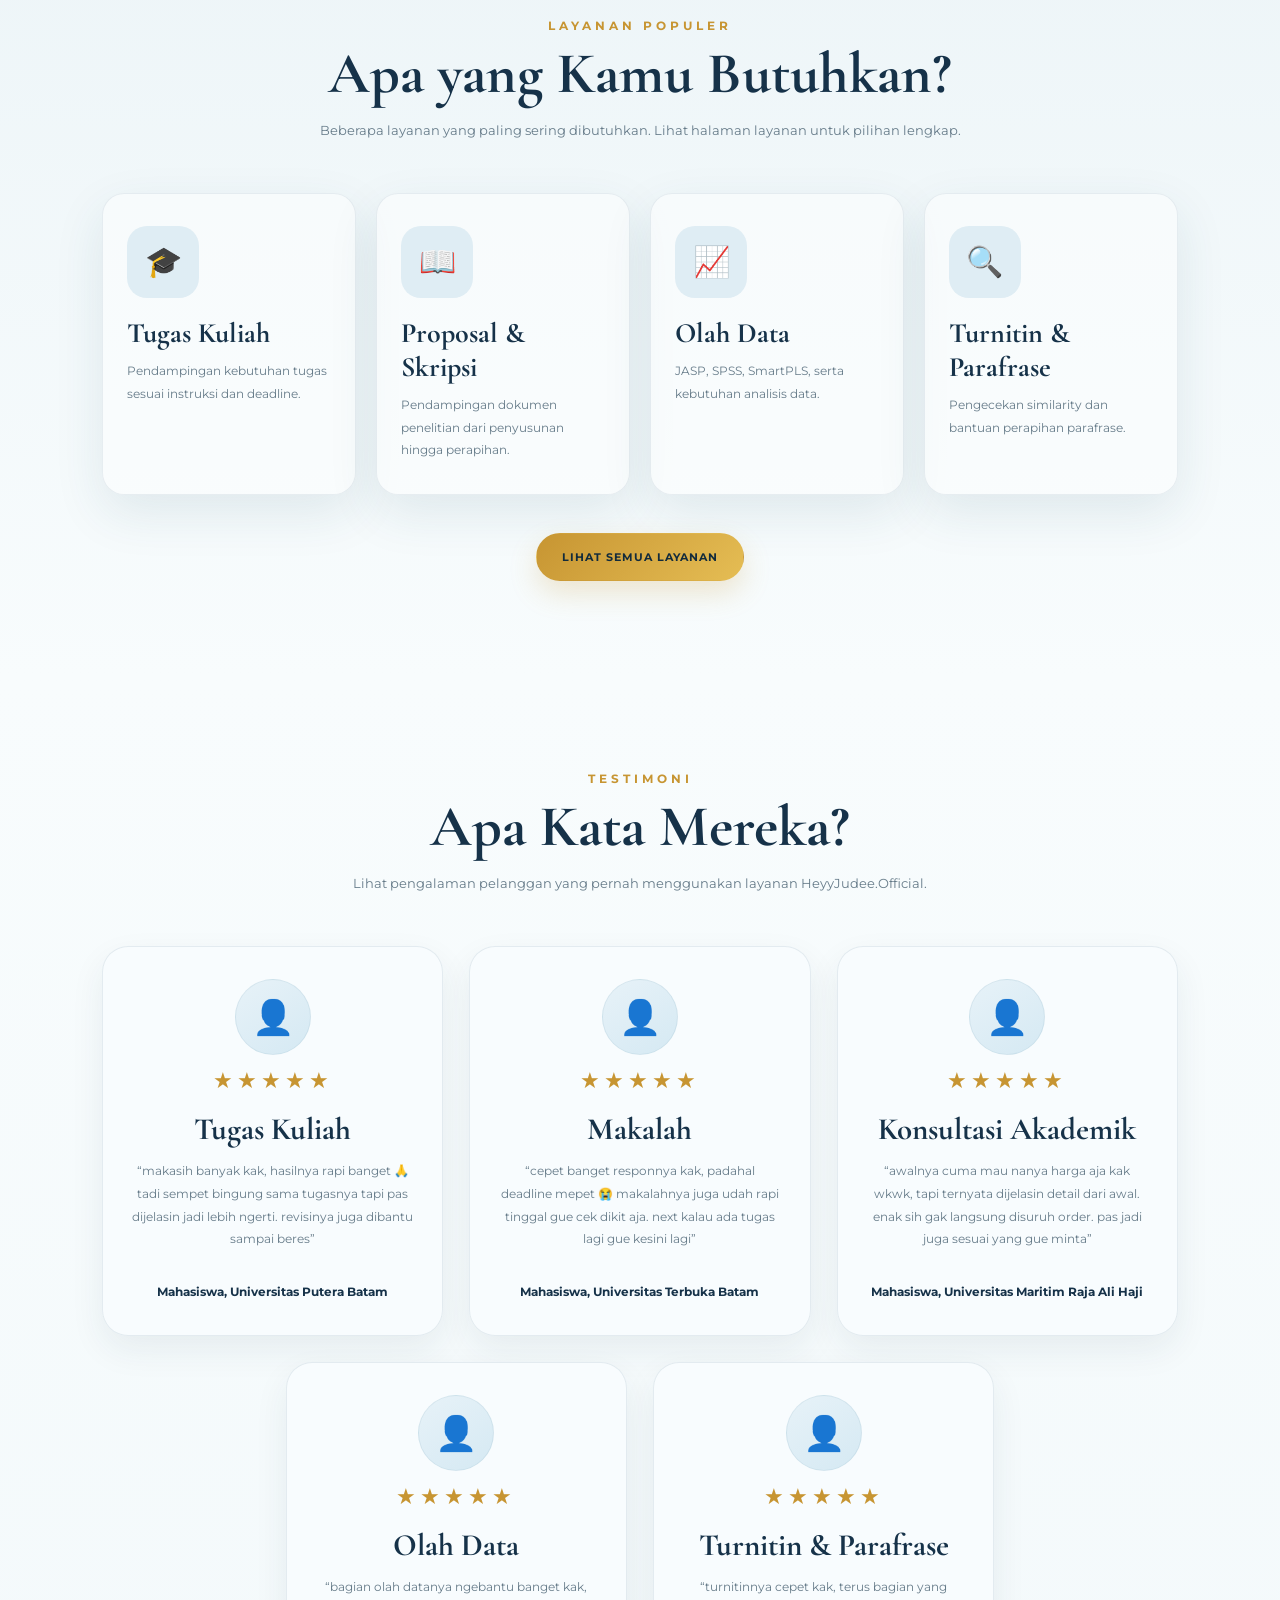
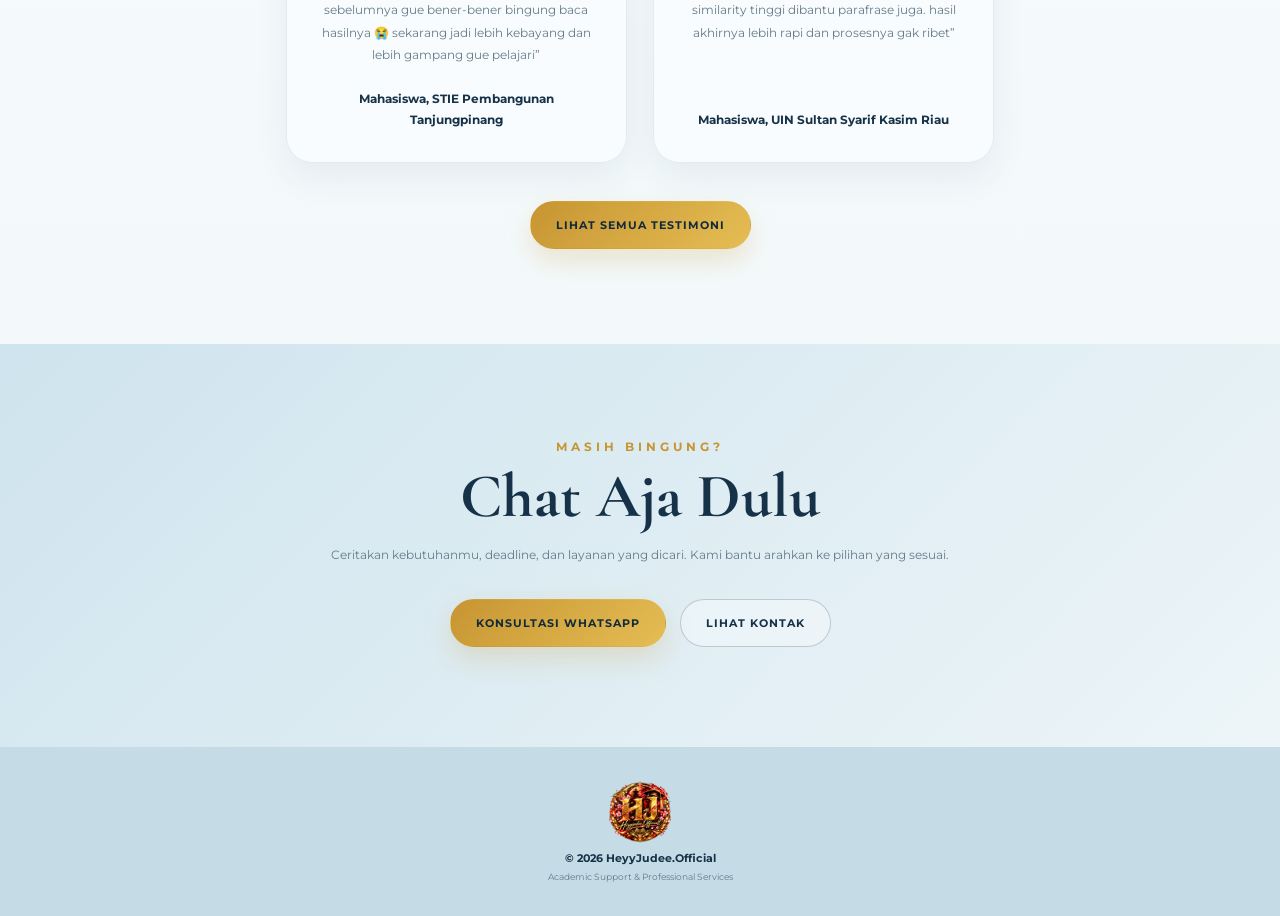
==== commit c357ec5c: "upgrade home testimonial" ====
--- a/index.html
+++ b/index.html
@@ -574,7 +574,7 @@
      TESTIMONI PREVIEW
 ===================================================== -->
 
-<section class="section why-section">
+<section class="section why-section home-testimonial-section">
 
     <div class="section-header">
 
@@ -595,11 +595,17 @@
     </div>
 
 
-    <div class="why-grid">
-
-        <article>
-
-            <div>
+    <div class="testimonial-grid home-testimonial-grid">
+
+        <!-- TESTIMONI 1 -->
+
+        <article class="testimonial-card">
+
+            <div class="testimonial-avatar">
+                👤
+            </div>
+
+            <div class="testimonial-stars">
                 ★★★★★
             </div>
 
@@ -608,42 +614,119 @@
             </h3>
 
             <p>
-                “makasih banyak kak, hasilnya rapi banget 😭🙏
+                “makasih banyak kak, hasilnya rapi banget 🙏
+                tadi sempet bingung sama tugasnya
+                tapi pas dijelasin jadi lebih ngerti.
                 revisinya juga dibantu sampai beres”
             </p>
 
             <strong>
-                — Mahasiswa, Universitas Putera Batam
+                Mahasiswa, Universitas Putera Batam
             </strong>
 
         </article>
 
 
-        <article>
-
-            <div>
+        <!-- TESTIMONI 2 -->
+
+        <article class="testimonial-card">
+
+            <div class="testimonial-avatar">
+                👤
+            </div>
+
+            <div class="testimonial-stars">
                 ★★★★★
             </div>
 
             <h3>
+                Makalah
+            </h3>
+
+            <p>
+                “cepet banget responnya kak,
+                padahal deadline mepet 😭
+                makalahnya juga udah rapi
+                tinggal gue cek dikit aja.
+                next kalau ada tugas lagi gue kesini lagi”
+            </p>
+
+            <strong>
+                Mahasiswa, Universitas Terbuka Batam
+            </strong>
+
+        </article>
+
+
+        <!-- TESTIMONI 3 -->
+
+        <article class="testimonial-card">
+
+            <div class="testimonial-avatar">
+                👤
+            </div>
+
+            <div class="testimonial-stars">
+                ★★★★★
+            </div>
+
+            <h3>
+                Konsultasi Akademik
+            </h3>
+
+            <p>
+                “awalnya cuma mau nanya harga aja kak wkwk,
+                tapi ternyata dijelasin detail dari awal.
+                enak sih gak langsung disuruh order.
+                pas jadi juga sesuai yang gue minta”
+            </p>
+
+            <strong>
+                Mahasiswa, Universitas Maritim Raja Ali Haji
+            </strong>
+
+        </article>
+
+
+        <!-- TESTIMONI 4 -->
+
+        <article class="testimonial-card">
+
+            <div class="testimonial-avatar">
+                👤
+            </div>
+
+            <div class="testimonial-stars">
+                ★★★★★
+            </div>
+
+            <h3>
                 Olah Data
             </h3>
 
             <p>
                 “bagian olah datanya ngebantu banget kak,
-                sekarang jadi lebih gampang gue pelajari”
+                sebelumnya gue bener-bener bingung
+                baca hasilnya 😭 sekarang jadi lebih kebayang
+                dan lebih gampang gue pelajari”
             </p>
 
             <strong>
-                — Mahasiswa, STIE Pembangunan Tanjungpinang
+                Mahasiswa, STIE Pembangunan Tanjungpinang
             </strong>
 
         </article>
 
 
-        <article>
-
-            <div>
+        <!-- TESTIMONI 5 -->
+
+        <article class="testimonial-card">
+
+            <div class="testimonial-avatar">
+                👤
+            </div>
+
+            <div class="testimonial-stars">
                 ★★★★★
             </div>
 
@@ -653,12 +736,14 @@
 
             <p>
                 “turnitinnya cepet kak,
+                terus bagian yang similarity tinggi
+                dibantu parafrase juga.
                 hasil akhirnya lebih rapi
                 dan prosesnya gak ribet”
             </p>
 
             <strong>
-                — Mahasiswa, UIN Sultan Syarif Kasim Riau
+                Mahasiswa, UIN Sultan Syarif Kasim Riau
             </strong>
 
         </article>
@@ -680,7 +765,6 @@
 </section>
 
 
-
 <!-- =====================================================
      CTA
 ===================================================== -->
@@ -711,7 +795,7 @@
 
 
         <a
-            href="https://wa.me/6282827128702?text=Halo%20HeyyJudee.Official,%20saya%20ingin%20konsultasi%20mengenai%20layanan."
+            href="https://wa.me/6282287128702?text=Halo%20HeyyJudee.Official,%20saya%20ingin%20konsultasi%20mengenai%20layanan."
             target="_blank"
             rel="noopener noreferrer"
             class="btn btn-primary"
@@ -763,7 +847,7 @@
 ===================================================== -->
 
 <a
-    href="https://wa.me/6282827128702?text=Halo%20HeyyJudee.Official,%20saya%20ingin%20bertanya."
+    href="https://wa.me/6282287128702?text=Halo%20HeyyJudee.Official,%20saya%20ingin%20bertanya."
     target="_blank"
     rel="noopener noreferrer"
     class="floating-wa"
--- a/style.css
+++ b/style.css
@@ -2733,4 +2733,113 @@
         font-size: 24px;
     }
 
+}/* ======================================================
+   FINAL HOME TESTIMONIAL UPGRADE
+====================================================== */
+
+.home-testimonial-section {
+    background:
+        linear-gradient(
+            180deg,
+            #f8fcfd 0%,
+            #f3f9fb 100%
+        );
+}
+
+
+.home-testimonial-grid {
+    display: grid;
+
+    grid-template-columns:
+        repeat(6, 1fr);
+
+    gap: 26px;
+
+    max-width: 1150px;
+
+    margin:
+        0 auto;
+}
+
+
+.home-testimonial-grid .testimonial-card {
+    grid-column:
+        span 2;
+
+    min-height:
+        390px;
+}
+
+
+.home-testimonial-grid .testimonial-card:nth-child(4) {
+    grid-column:
+        2 / span 2;
+}
+
+
+.home-testimonial-grid .testimonial-card:nth-child(5) {
+    grid-column:
+        4 / span 2;
+}
+
+
+/* TABLET */
+
+@media (max-width: 1050px) {
+
+    .home-testimonial-grid {
+        grid-template-columns:
+            repeat(2, 1fr);
+    }
+
+
+    .home-testimonial-grid .testimonial-card,
+    .home-testimonial-grid .testimonial-card:nth-child(4),
+    .home-testimonial-grid .testimonial-card:nth-child(5) {
+        grid-column:
+            auto;
+    }
+
+
+    .home-testimonial-grid .testimonial-card:last-child {
+        grid-column:
+            1 / -1;
+
+        width:
+            calc(50% - 13px);
+
+        justify-self:
+            center;
+    }
+
+}
+
+
+/* MOBILE */
+
+@media (max-width: 700px) {
+
+    .home-testimonial-grid {
+        grid-template-columns:
+            1fr;
+
+        gap:
+            20px;
+    }
+
+
+    .home-testimonial-grid .testimonial-card,
+    .home-testimonial-grid .testimonial-card:nth-child(4),
+    .home-testimonial-grid .testimonial-card:nth-child(5),
+    .home-testimonial-grid .testimonial-card:last-child {
+        grid-column:
+            auto;
+
+        width:
+            100%;
+
+        min-height:
+            auto;
+    }
+
 }
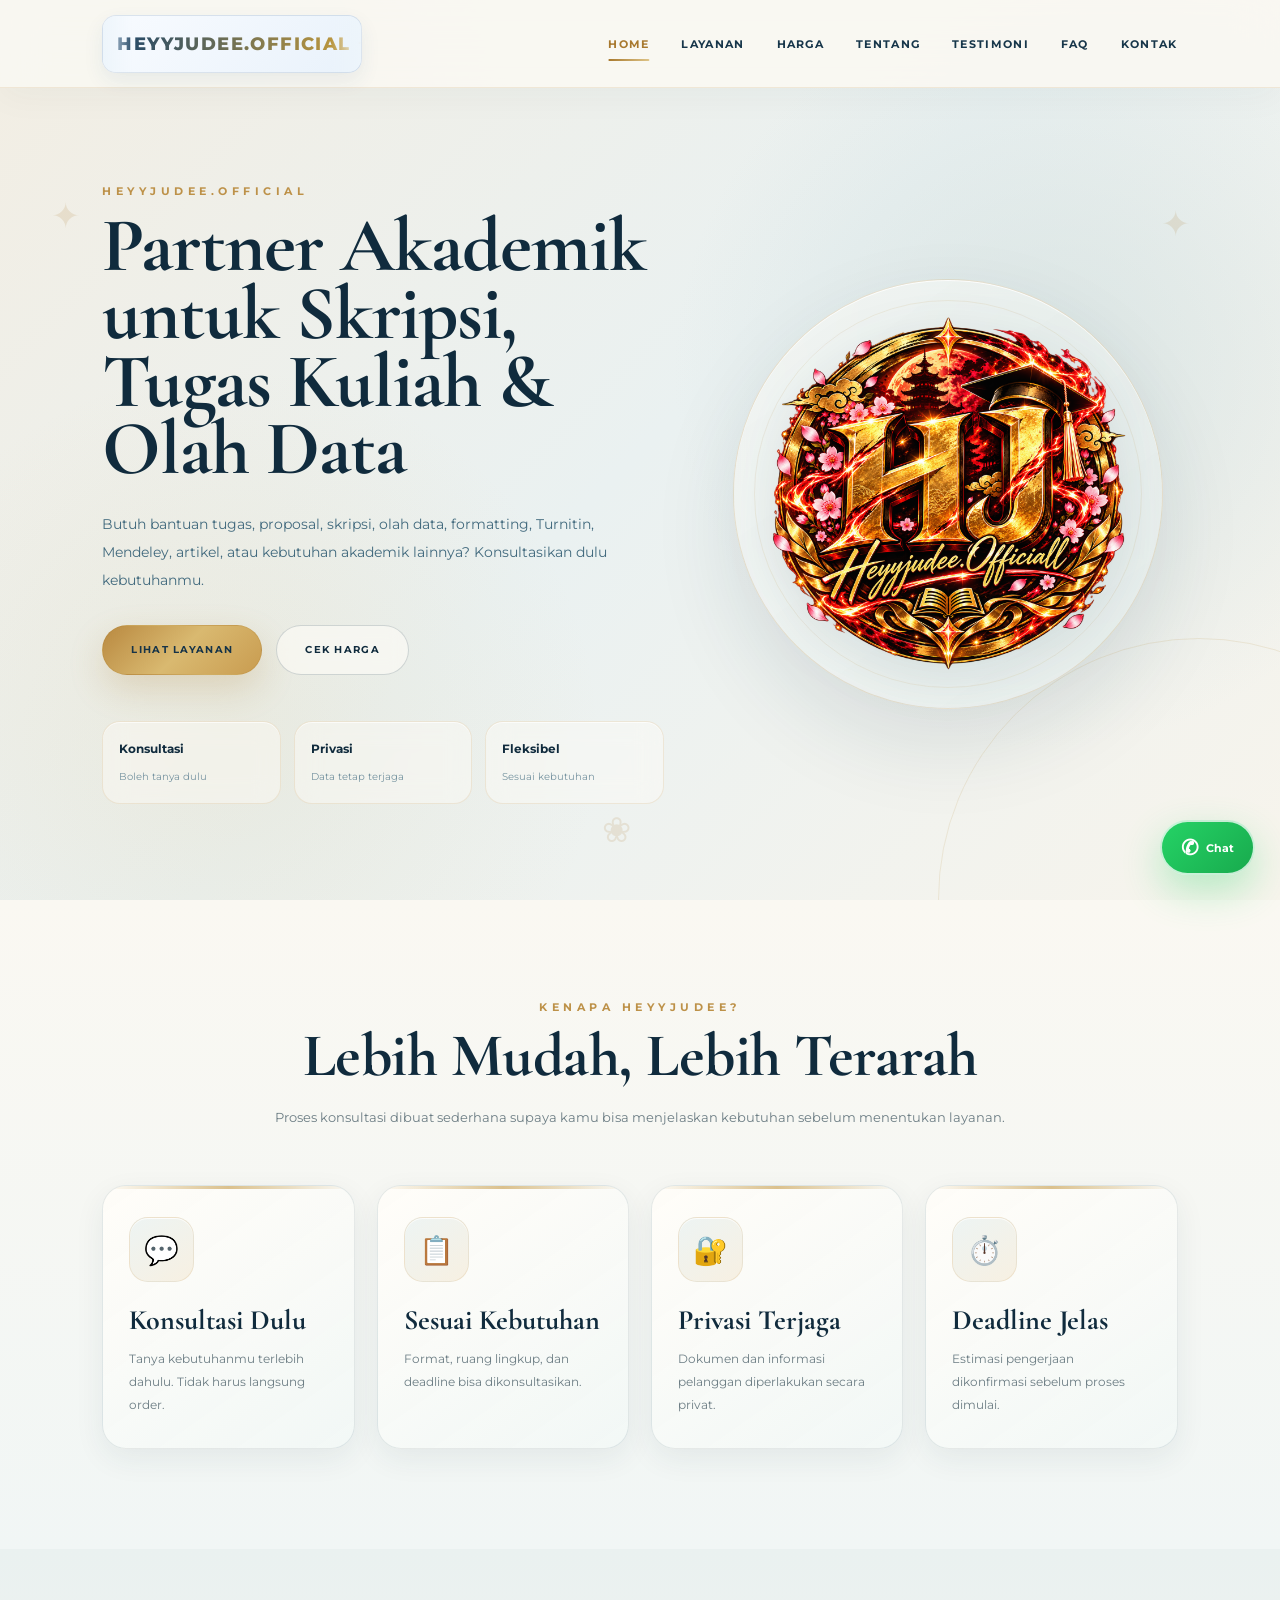
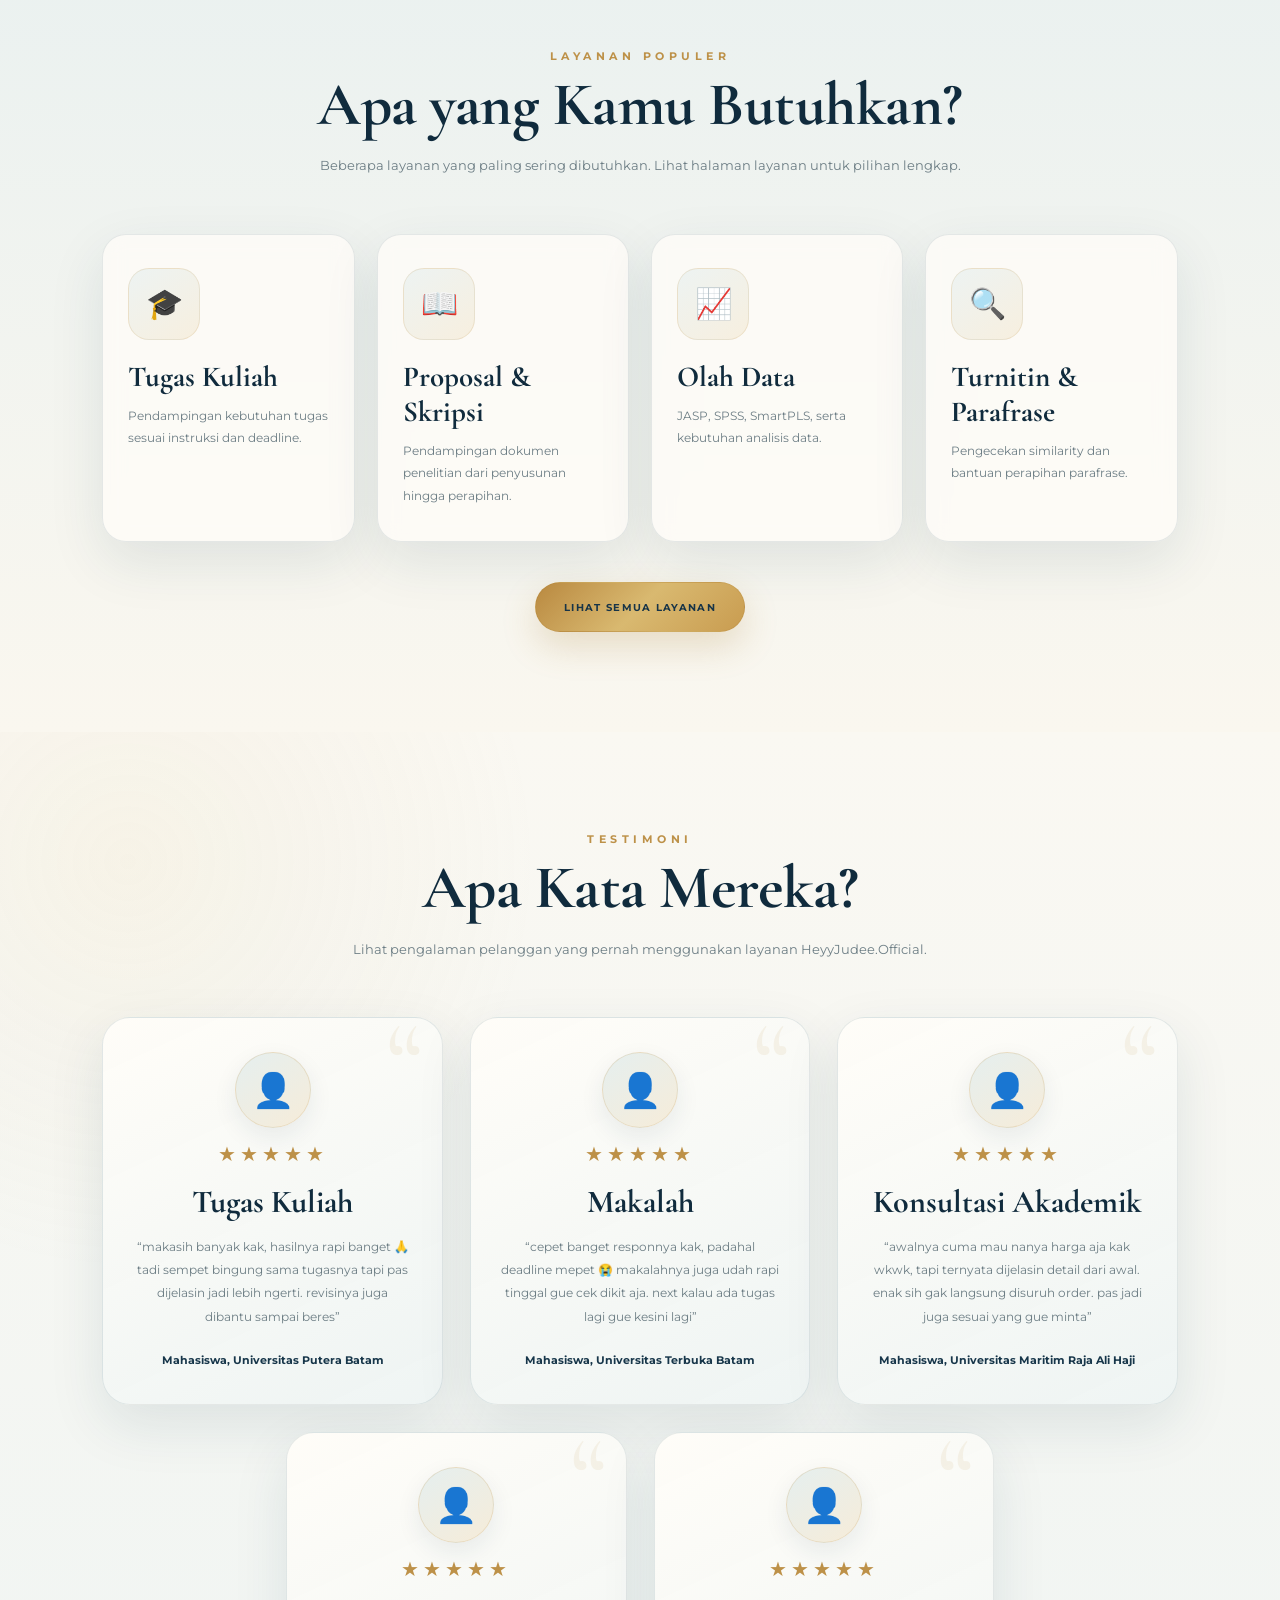
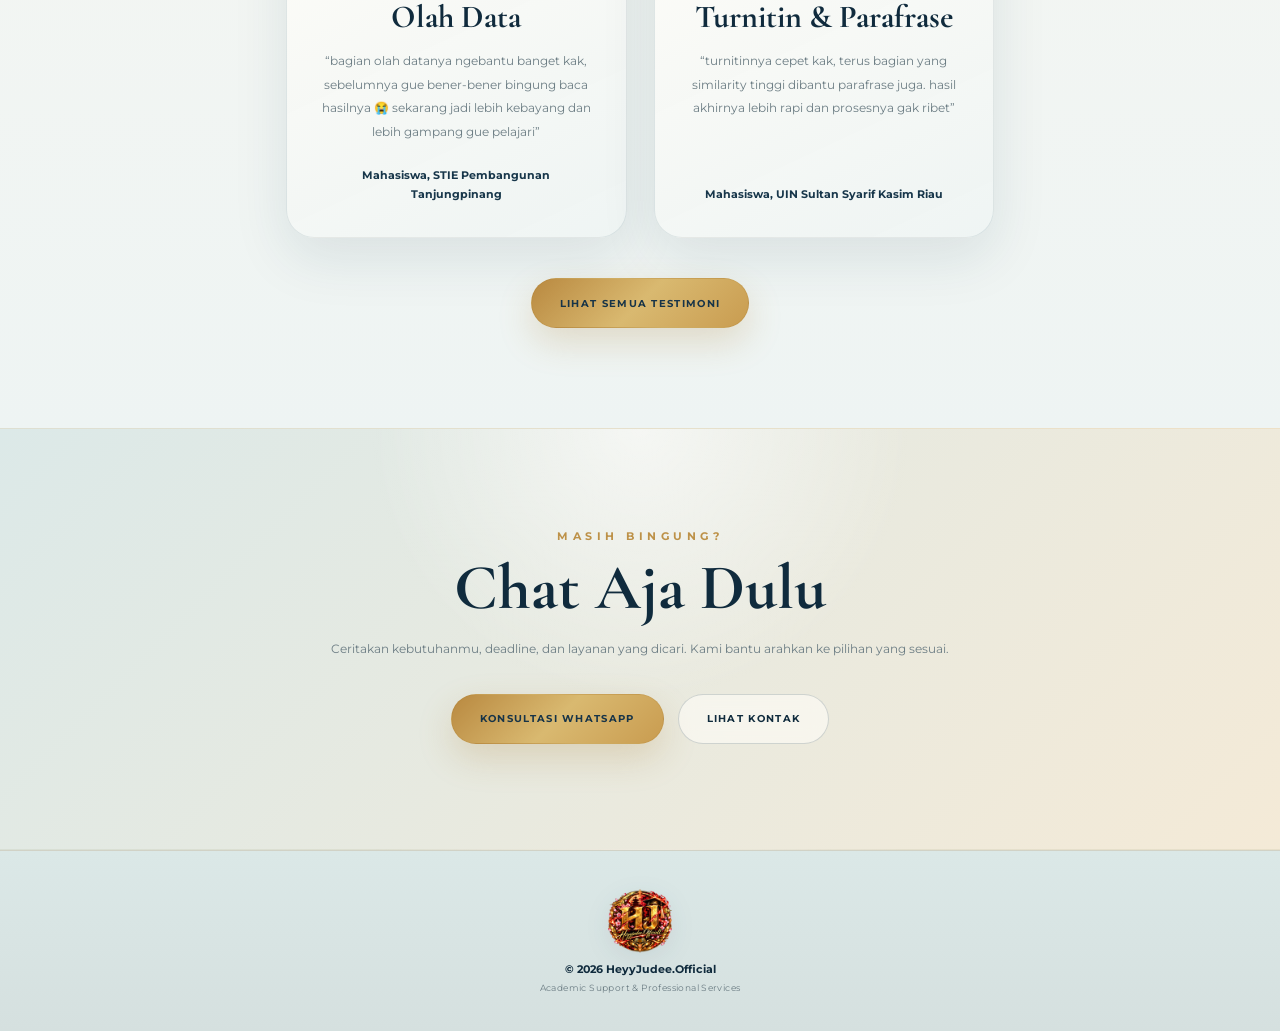
==== commit f7dc8779: "Update animated HeyyJudee logo" ====
--- a/index.html
+++ b/index.html
@@ -136,16 +136,20 @@
 
 <header class="navbar">
 
-    <a
-        href="index.html"
-        class="brand-logo"
-    >
-        <img
-            src="images/logo.png"
-            alt="HeyyJudee Official - Pendampingan Akademik"
-        >
-    </a>
-
+<a href="index.html" class="brand-marquee">
+
+    <div class="brand-marquee-track">
+
+        <span>HEYYJUDEE.OFFICIAL ✦</span>
+        <span>HEYYJUDEE.OFFICIAL ✦</span>
+        <span>HEYYJUDEE.OFFICIAL ✦</span>
+        <span>HEYYJUDEE.OFFICIAL ✦</span>
+        <span>HEYYJUDEE.OFFICIAL ✦</span>
+        <span>HEYYJUDEE.OFFICIAL ✦</span>
+
+    </div>
+
+</a>
 
     <button
         class="menu-toggle"
--- a/style.css
+++ b/style.css
@@ -1,6 +1,6 @@
 /* ======================================================
    HEYYJUDEE.OFFICIAL
-   FINAL MULTI-PAGE CSS
+   PREMIUM SOFT LUXURY — FINAL CSS
 ====================================================== */
 
 
@@ -9,24 +9,44 @@
 ====================================================== */
 
 :root {
-    --blue-900: #163249;
-    --blue-800: #21465f;
-    --blue-700: #2f6280;
-    --blue-500: #6698b4;
-    --blue-200: #cde1eb;
-    --blue-100: #dfedf4;
-    --blue-50: #edf5f8;
-
-    --gold: #c79532;
-    --gold-light: #e5c76f;
-
-    --text: #1d3547;
-    --muted: #667b89;
-
+    --navy-950: #102b3d;
+    --navy-900: #17364a;
+    --navy-800: #234a60;
+    --navy-700: #426a7e;
+    --navy-500: #7693a0;
+
+    --gold-700: #a8792e;
+    --gold-600: #bd9148;
+    --gold-500: #cca75f;
+    --gold-400: #dec488;
+    --gold-200: #f0e3c7;
+
+    --ivory: #fbf8f1;
+    --ivory-2: #f7f1e6;
+    --cream: #fffdf8;
+
+    --blue-soft: #eef4f4;
+    --blue-soft-2: #e5eeef;
+    --blue-soft-3: #dce8ea;
+
+    --text: #213b49;
+    --muted: #6c7d84;
     --white: #ffffff;
 
+    --border:
+        rgba(35, 74, 96, 0.11);
+
+    --border-gold:
+        rgba(189, 145, 72, 0.25);
+
+    --shadow-sm:
+        0 10px 30px rgba(22, 54, 74, 0.07);
+
     --shadow:
-        0 18px 50px rgba(31, 75, 102, 0.10);
+        0 20px 55px rgba(22, 54, 74, 0.10);
+
+    --shadow-premium:
+        0 24px 65px rgba(22, 54, 74, 0.13);
 }
 
 
@@ -56,9 +76,39 @@
     color: var(--text);
 
     background:
-        #f7fbfd;
+        linear-gradient(
+            180deg,
+            #fbfaf6 0%,
+            #f6f9f8 42%,
+            #fbf8f1 100%
+        );
 
     overflow-x: hidden;
+}
+
+
+body::before {
+    content: "";
+
+    position: fixed;
+
+    inset: 0;
+
+    z-index: -5;
+
+    pointer-events: none;
+
+    background:
+        radial-gradient(
+            circle at 10% 15%,
+            rgba(222, 196, 136, 0.13),
+            transparent 28%
+        ),
+        radial-gradient(
+            circle at 88% 38%,
+            rgba(118, 147, 160, 0.12),
+            transparent 30%
+        );
 }
 
 
@@ -84,18 +134,21 @@
 ====================================================== */
 
 .section {
+    position: relative;
+
     padding:
-        95px 8%;
+        100px 8%;
 }
 
 
 .eyebrow {
-    color: var(--gold);
-
-    font-size: 12px;
+    color:
+        var(--gold-600);
+
+    font-size: 11px;
     font-weight: 700;
 
-    letter-spacing: 4px;
+    letter-spacing: 4.5px;
 
     text-transform: uppercase;
 }
@@ -105,7 +158,7 @@
     max-width: 760px;
 
     margin:
-        0 auto 50px;
+        0 auto 55px;
 
     text-align: center;
 }
@@ -113,99 +166,131 @@
 
 .section-header h2 {
     margin:
-        12px 0 15px;
+        13px 0 18px;
 
     font-family:
         "Cormorant Garamond",
         serif;
 
-    color: var(--blue-900);
+    color:
+        var(--navy-950);
 
     font-size:
-        clamp(40px, 5vw, 58px);
-
-    line-height: 1;
+        clamp(42px, 5vw, 61px);
+
+    font-weight: 700;
+
+    line-height: 0.98;
+
+    letter-spacing: -0.5px;
 }
 
 
 .section-header > p:not(.eyebrow) {
-    color: var(--muted);
+    color:
+        var(--muted);
 
     font-size: 13px;
 
-    line-height: 1.9;
+    line-height: 1.95;
 }
 
 
 /* ======================================================
-   BUTTON
+   BUTTONS
 ====================================================== */
 
 .btn {
+    position: relative;
+
     display: inline-flex;
 
     align-items: center;
     justify-content: center;
 
-    min-height: 48px;
+    min-height: 50px;
 
     padding:
-        0 25px;
+        0 28px;
+
+    overflow: hidden;
 
     border:
         1px solid transparent;
 
     border-radius: 999px;
 
-    font-size: 11px;
+    font-size: 10px;
     font-weight: 700;
 
-    letter-spacing: 1px;
+    letter-spacing: 1.3px;
 
     cursor: pointer;
 
     transition:
-        transform 0.2s ease,
-        box-shadow 0.2s ease,
-        background 0.2s ease;
+        transform 0.25s ease,
+        box-shadow 0.25s ease,
+        background 0.25s ease,
+        border-color 0.25s ease;
 }
 
 
 .btn:hover {
     transform:
-        translateY(-2px);
+        translateY(-3px);
 }
 
 
 .btn-primary {
-    color: #122b3c;
+    color:
+        #173448;
+
+    border-color:
+        rgba(168, 121, 46, 0.18);
 
     background:
         linear-gradient(
             135deg,
-            #c79532,
-            #e5bd54
+            #b98940 0%,
+            #d9b970 50%,
+            #c99c50 100%
         );
 
     box-shadow:
-        0 12px 28px rgba(199, 149, 50, 0.22);
+        0 14px 35px rgba(168, 121, 46, 0.22);
 }
 
 
 .btn-primary:hover {
     box-shadow:
-        0 16px 32px rgba(199, 149, 50, 0.30);
+        0 18px 42px rgba(168, 121, 46, 0.32);
 }
 
 
 .btn-secondary {
-    color: var(--blue-900);
+    color:
+        var(--navy-950);
 
     border-color:
-        rgba(22, 50, 73, 0.22);
-
-    background:
-        rgba(255,255,255,0.35);
+        rgba(23, 54, 74, 0.18);
+
+    background:
+        rgba(255, 253, 248, 0.58);
+
+    backdrop-filter:
+        blur(10px);
+}
+
+
+.btn-secondary:hover {
+    border-color:
+        var(--border-gold);
+
+    background:
+        rgba(255, 253, 248, 0.90);
+
+    box-shadow:
+        var(--shadow-sm);
 }
 
 
@@ -227,14 +312,17 @@
     padding:
         8px 8%;
 
-    background:
-        rgba(235, 245, 249, 0.95);
-
     border-bottom:
-        1px solid rgba(22, 50, 73, 0.07);
+        1px solid rgba(189, 145, 72, 0.16);
+
+    background:
+        rgba(248, 247, 241, 0.86);
 
     backdrop-filter:
-        blur(15px);
+        blur(22px);
+
+    box-shadow:
+        0 10px 35px rgba(25, 54, 70, 0.035);
 }
 
 
@@ -248,6 +336,11 @@
     height: 70px;
 
     object-fit: contain;
+
+    filter:
+        drop-shadow(
+            0 6px 12px rgba(22, 54, 74, 0.08)
+        );
 }
 
 
@@ -266,12 +359,16 @@
     padding:
         13px 0;
 
-    color: var(--blue-900);
-
-    font-size: 12px;
+    color:
+        var(--navy-900);
+
+    font-size: 11px;
     font-weight: 700;
 
-    letter-spacing: 1.2px;
+    letter-spacing: 1.3px;
+
+    transition:
+        color 0.25s ease;
 }
 
 
@@ -281,19 +378,31 @@
     position: absolute;
 
     left: 50%;
-    bottom: 4px;
+    bottom: 3px;
 
     width: 0;
     height: 2px;
 
-    background:
-        var(--gold);
+    border-radius: 20px;
+
+    background:
+        linear-gradient(
+            90deg,
+            var(--gold-700),
+            var(--gold-400)
+        );
 
     transform:
         translateX(-50%);
 
     transition:
         width 0.25s ease;
+}
+
+
+.navbar nav a:hover {
+    color:
+        var(--gold-700);
 }
 
 
@@ -304,7 +413,8 @@
 
 
 .navbar nav a.active {
-    color: var(--gold);
+    color:
+        var(--gold-700);
 }
 
 
@@ -318,9 +428,13 @@
     width: 44px;
     height: 44px;
 
-    border: none;
-
-    background: transparent;
+    border:
+        1px solid rgba(23, 54, 74, 0.08);
+
+    border-radius: 13px;
+
+    background:
+        rgba(255,255,255,0.35);
 
     flex-direction: column;
 
@@ -340,7 +454,7 @@
     border-radius: 5px;
 
     background:
-        var(--blue-900);
+        var(--navy-950);
 
     transition:
         transform 0.25s ease,
@@ -384,1609 +498,2033 @@
 
     align-items: center;
 
-    gap: 50px;
+    gap: 55px;
 
     padding:
-        70px 8%;
+        75px 8%;
 
     overflow: hidden;
 
     background:
         radial-gradient(
-            circle at 80% 35%,
-            rgba(224, 239, 246, 0.8),
+            circle at 82% 35%,
+            rgba(202, 218, 218, 0.55),
+            transparent 32%
+        ),
+        radial-gradient(
+            circle at 18% 80%,
+            rgba(222, 196, 136, 0.16),
+            transparent 30%
+        ),
+        linear-gradient(
+            135deg,
+            #f2eee4 0%,
+            #eaf1f1 48%,
+            #f7f4ec 100%
+        );
+}
+
+
+.hero::after {
+    content: "";
+
+    position: absolute;
+
+    width: 520px;
+    height: 520px;
+
+    right: -180px;
+    bottom: -260px;
+
+    border-radius: 50%;
+
+    border:
+        1px solid rgba(189, 145, 72, 0.15);
+
+    pointer-events: none;
+}
+
+
+.hero-content {
+    position: relative;
+    z-index: 2;
+}
+
+
+.hero h1 {
+    max-width: 730px;
+
+    margin:
+        14px 0 27px;
+
+    font-family:
+        "Cormorant Garamond",
+        serif;
+
+    color:
+        var(--navy-950);
+
+    font-size:
+        clamp(56px, 6vw, 86px);
+
+    font-weight: 700;
+
+    line-height: 0.88;
+
+    letter-spacing: -1px;
+}
+
+
+.hero-subtitle {
+    max-width: 700px;
+
+    color:
+        var(--navy-700);
+
+    font-size: 14px;
+
+    line-height: 2;
+}
+
+
+.hero-actions {
+    display: flex;
+
+    flex-wrap: wrap;
+
+    gap: 14px;
+
+    margin-top: 31px;
+}
+
+
+.trust-row {
+    display: grid;
+
+    grid-template-columns:
+        repeat(3, 1fr);
+
+    gap: 13px;
+
+    margin-top: 46px;
+}
+
+
+.trust-row > div {
+    position: relative;
+
+    padding:
+        19px 16px;
+
+    overflow: hidden;
+
+    border:
+        1px solid rgba(189, 145, 72, 0.16);
+
+    border-radius: 18px;
+
+    background:
+        rgba(255, 253, 248, 0.42);
+
+    backdrop-filter:
+        blur(12px);
+
+    box-shadow:
+        inset 0 1px 0 rgba(255,255,255,0.65);
+}
+
+
+.trust-row strong {
+    display: block;
+
+    margin-bottom: 9px;
+
+    color:
+        var(--navy-950);
+
+    font-size: 12px;
+}
+
+
+.trust-row span {
+    color:
+        var(--navy-500);
+
+    font-size: 10px;
+}
+
+
+.hero-visual {
+    display: flex;
+
+    align-items: center;
+    justify-content: center;
+}
+
+
+.hero-logo-ring {
+    position: relative;
+
+    width: 430px;
+    height: 430px;
+
+    display: flex;
+
+    align-items: center;
+    justify-content: center;
+
+    border:
+        1px solid rgba(189, 145, 72, 0.22);
+
+    border-radius: 50%;
+
+    background:
+        linear-gradient(
+            145deg,
+            rgba(255, 253, 248, 0.52),
+            rgba(223, 235, 235, 0.55)
+        );
+
+    box-shadow:
+        0 35px 85px rgba(22,54,74,0.11),
+        inset 0 1px 0 rgba(255,255,255,0.80);
+
+    backdrop-filter:
+        blur(8px);
+}
+
+
+.hero-logo-ring::before {
+    content: "";
+
+    position: absolute;
+
+    inset: 20px;
+
+    border:
+        1px solid rgba(189, 145, 72, 0.12);
+
+    border-radius: 50%;
+}
+
+
+.hero-logo-ring img {
+    width: 355px;
+    height: 355px;
+
+    object-fit: contain;
+
+    filter:
+        drop-shadow(
+            0 12px 24px rgba(23, 54, 74, 0.10)
+        );
+}
+
+
+.decor {
+    position: absolute;
+
+    z-index: 0;
+
+    color:
+        rgba(168, 121, 46, 0.14);
+
+    font-size: 35px;
+}
+
+
+.decor-1 {
+    top: 13%;
+    left: 4%;
+}
+
+
+.decor-2 {
+    bottom: 6%;
+    left: 47%;
+}
+
+
+.decor-3 {
+    top: 14%;
+    right: 7%;
+}
+
+
+/* ======================================================
+   PAGE HERO
+====================================================== */
+
+.page-hero {
+    position: relative;
+
+    overflow: hidden;
+
+    padding:
+        110px 8% 90px;
+
+    text-align: center;
+
+    border-bottom:
+        1px solid rgba(189, 145, 72, 0.13);
+
+    background:
+        radial-gradient(
+            circle at top center,
+            rgba(255, 255, 255, 0.70),
+            transparent 40%
+        ),
+        radial-gradient(
+            circle at 10% 80%,
+            rgba(222,196,136,0.15),
+            transparent 25%
+        ),
+        linear-gradient(
+            180deg,
+            #e9f0ef 0%,
+            #f7f3e9 100%
+        );
+}
+
+
+.page-hero h1 {
+    max-width: 850px;
+
+    margin:
+        14px auto 22px;
+
+    font-family:
+        "Cormorant Garamond",
+        serif;
+
+    color:
+        var(--navy-950);
+
+    font-size:
+        clamp(49px, 6vw, 74px);
+
+    font-weight: 700;
+
+    line-height: 0.98;
+}
+
+
+.page-hero > p:not(.eyebrow) {
+    max-width: 720px;
+
+    margin: auto;
+
+    color:
+        var(--muted);
+
+    font-size: 13px;
+
+    line-height: 1.95;
+}
+
+
+/* ======================================================
+   WHY / GENERAL CARDS
+====================================================== */
+
+.why-section {
+    background:
+        linear-gradient(
+            180deg,
+            #faf8f2 0%,
+            #f1f6f5 100%
+        );
+}
+
+
+.why-grid {
+    display: grid;
+
+    grid-template-columns:
+        repeat(4, 1fr);
+
+    gap: 22px;
+}
+
+
+.why-grid article {
+    position: relative;
+
+    padding:
+        31px 26px;
+
+    overflow: hidden;
+
+    border:
+        1px solid var(--border);
+
+    border-radius: 24px;
+
+    background:
+        linear-gradient(
+            145deg,
+            rgba(255, 253, 248, 0.94),
+            rgba(242, 247, 246, 0.91)
+        );
+
+    box-shadow:
+        var(--shadow-sm);
+
+    transition:
+        transform 0.25s ease,
+        box-shadow 0.25s ease,
+        border-color 0.25s ease;
+}
+
+
+.why-grid article::before {
+    content: "";
+
+    position: absolute;
+
+    left: 0;
+    top: 0;
+
+    width: 100%;
+    height: 3px;
+
+    opacity: 0.70;
+
+    background:
+        linear-gradient(
+            90deg,
+            transparent,
+            var(--gold-500),
+            transparent
+        );
+}
+
+
+.why-grid article:hover {
+    transform:
+        translateY(-5px);
+
+    border-color:
+        var(--border-gold);
+
+    box-shadow:
+        var(--shadow);
+}
+
+
+.why-grid article > div:first-child {
+    width: 65px;
+    height: 65px;
+
+    display: flex;
+
+    align-items: center;
+    justify-content: center;
+
+    margin-bottom: 21px;
+
+    border:
+        1px solid rgba(189,145,72,0.16);
+
+    border-radius: 19px;
+
+    background:
+        linear-gradient(
+            145deg,
+            #edf4f3,
+            #f7f0e2
+        );
+
+    font-size: 28px;
+
+    box-shadow:
+        inset 0 1px 0 rgba(255,255,255,0.8);
+}
+
+
+.why-grid h3 {
+    margin-bottom: 11px;
+
+    font-family:
+        "Cormorant Garamond",
+        serif;
+
+    color:
+        var(--navy-950);
+
+    font-size: 28px;
+}
+
+
+.why-grid p {
+    color:
+        var(--muted);
+
+    font-size: 12px;
+
+    line-height: 1.9;
+}
+
+
+.why-grid strong {
+    display: block;
+
+    margin-top: 15px;
+
+    color:
+        var(--navy-900);
+
+    font-size: 12px;
+
+    line-height: 1.65;
+}
+
+
+/* ======================================================
+   HOME SERVICE PREVIEW
+====================================================== */
+
+.home-service-preview {
+    background:
+        linear-gradient(
+            180deg,
+            #eaf1f0,
+            #faf7ef
+        );
+}
+
+
+.home-preview-grid {
+    display: grid;
+
+    grid-template-columns:
+        repeat(4, 1fr);
+
+    gap: 22px;
+}
+
+
+.home-preview-grid article {
+    position: relative;
+
+    padding:
+        33px 25px;
+
+    border:
+        1px solid var(--border);
+
+    border-radius: 24px;
+
+    background:
+        rgba(255,253,248,0.75);
+
+    box-shadow:
+        var(--shadow);
+
+    backdrop-filter:
+        blur(10px);
+
+    transition:
+        transform 0.25s ease,
+        box-shadow 0.25s ease,
+        border-color 0.25s ease;
+}
+
+
+.home-preview-grid article:hover {
+    transform:
+        translateY(-6px);
+
+    border-color:
+        var(--border-gold);
+
+    box-shadow:
+        var(--shadow-premium);
+}
+
+
+.home-preview-grid h3 {
+    margin:
+        19px 0 11px;
+
+    font-family:
+        "Cormorant Garamond",
+        serif;
+
+    color:
+        var(--navy-950);
+
+    font-size: 29px;
+}
+
+
+.home-preview-grid p {
+    color:
+        var(--muted);
+
+    font-size: 12px;
+
+    line-height: 1.9;
+}
+
+
+.home-preview-action {
+    margin-top: 40px;
+
+    text-align: center;
+}
+
+
+/* ======================================================
+   SERVICE PAGE
+====================================================== */
+
+.service-grid {
+    display: grid;
+
+    grid-template-columns:
+        repeat(4, 1fr);
+
+    gap: 23px;
+}
+
+
+.service-card {
+    position: relative;
+
+    min-height: 315px;
+
+    display: flex;
+
+    flex-direction: column;
+
+    padding:
+        31px 26px;
+
+    overflow: hidden;
+
+    border:
+        1px solid var(--border);
+
+    border-radius: 26px;
+
+    background:
+        linear-gradient(
+            145deg,
+            #fffdf8,
+            #f0f5f4
+        );
+
+    box-shadow:
+        var(--shadow);
+
+    cursor: pointer;
+
+    transition:
+        transform 0.28s ease,
+        box-shadow 0.28s ease,
+        border-color 0.28s ease;
+}
+
+
+.service-card::after {
+    content: "";
+
+    position: absolute;
+
+    width: 120px;
+    height: 120px;
+
+    right: -55px;
+    top: -55px;
+
+    border-radius: 50%;
+
+    background:
+        rgba(222,196,136,0.13);
+}
+
+
+.service-card:hover {
+    transform:
+        translateY(-7px);
+
+    border-color:
+        rgba(189,145,72,0.27);
+
+    box-shadow:
+        var(--shadow-premium);
+}
+
+
+.service-icon {
+    width: 72px;
+    height: 72px;
+
+    display: flex;
+
+    align-items: center;
+    justify-content: center;
+
+    border:
+        1px solid rgba(189,145,72,0.18);
+
+    border-radius: 21px;
+
+    background:
+        linear-gradient(
+            145deg,
+            #edf3f2,
+            #f7efdf
+        );
+
+    font-size: 30px;
+}
+
+
+.service-card h3 {
+    margin:
+        19px 0 11px;
+
+    font-family:
+        "Cormorant Garamond",
+        serif;
+
+    color:
+        var(--navy-950);
+
+    font-size: 30px;
+}
+
+
+.service-card p {
+    color:
+        var(--muted);
+
+    font-size: 12px;
+
+    line-height: 1.9;
+}
+
+
+.service-detail {
+    margin-top: auto;
+
+    padding-top: 21px;
+
+    border: none;
+
+    color:
+        var(--gold-700);
+
+    background: transparent;
+
+    text-align: left;
+
+    font-size: 10px;
+    font-weight: 700;
+
+    letter-spacing: 1.2px;
+
+    cursor: pointer;
+}
+
+
+/* ======================================================
+   ORDER FLOW
+====================================================== */
+
+.order-flow-section {
+    padding:
+        100px 8%;
+
+    background:
+        radial-gradient(
+            circle at 80% 10%,
+            rgba(222,196,136,0.15),
+            transparent 28%
+        ),
+        linear-gradient(
+            180deg,
+            #edf3f2,
+            #e2ecec
+        );
+}
+
+
+.order-flow-grid {
+    display: grid;
+
+    grid-template-columns:
+        repeat(4, 1fr);
+
+    gap: 19px;
+
+    max-width: 1200px;
+
+    margin: auto;
+}
+
+
+.order-flow-grid article {
+    padding:
+        31px 25px;
+
+    border:
+        1px solid var(--border);
+
+    border-radius: 23px;
+
+    background:
+        rgba(255,253,248,0.58);
+
+    box-shadow:
+        var(--shadow-sm);
+
+    backdrop-filter:
+        blur(10px);
+}
+
+
+.order-flow-grid article > span {
+    display: block;
+
+    margin-bottom: 20px;
+
+    color:
+        var(--gold-600);
+
+    font-family:
+        "Cormorant Garamond",
+        serif;
+
+    font-size: 42px;
+    font-weight: 700;
+}
+
+
+.order-flow-grid h3 {
+    margin-bottom: 10px;
+
+    color:
+        var(--navy-950);
+
+    font-family:
+        "Cormorant Garamond",
+        serif;
+
+    font-size: 29px;
+}
+
+
+.order-flow-grid p {
+    color:
+        var(--muted);
+
+    font-size: 12px;
+
+    line-height: 1.9;
+}
+
+
+/* ======================================================
+   PRICE
+====================================================== */
+
+.price-grid {
+    display: grid;
+
+    grid-template-columns:
+        repeat(4, 1fr);
+
+    gap: 23px;
+}
+
+
+.price-card {
+    position: relative;
+
+    display: flex;
+
+    flex-direction: column;
+
+    min-height: 375px;
+
+    padding:
+        31px 25px;
+
+    overflow: hidden;
+
+    border:
+        1px solid var(--border);
+
+    border-radius: 26px;
+
+    background:
+        linear-gradient(
+            155deg,
+            #fffdf8,
+            #eef4f3
+        );
+
+    box-shadow:
+        var(--shadow);
+
+    transition:
+        transform 0.25s ease,
+        box-shadow 0.25s ease;
+}
+
+
+.price-card:hover {
+    transform:
+        translateY(-6px);
+
+    box-shadow:
+        var(--shadow-premium);
+}
+
+
+.price-card h3 {
+    margin:
+        19px 0 10px;
+
+    font-family:
+        "Cormorant Garamond",
+        serif;
+
+    color:
+        var(--navy-950);
+
+    font-size: 30px;
+}
+
+
+.price-card > p {
+    color:
+        var(--muted);
+
+    font-size: 12px;
+
+    line-height: 1.85;
+}
+
+
+.price {
+    margin:
+        25px 0;
+
+    color:
+        var(--navy-950);
+
+    font-family:
+        "Cormorant Garamond",
+        serif;
+
+    font-size: 36px;
+
+    font-weight: 700;
+}
+
+
+.price small {
+    color:
+        var(--muted);
+
+    font-family:
+        "Montserrat",
+        sans-serif;
+
+    font-size: 10px;
+}
+
+
+.price-card .btn {
+    margin-top: auto;
+}
+
+
+.price-info-grid {
+    display: grid;
+
+    grid-template-columns:
+        repeat(4, 1fr);
+
+    gap: 21px;
+}
+
+
+.price-info-grid article {
+    padding:
+        29px 24px;
+
+    text-align: center;
+
+    border:
+        1px solid var(--border);
+
+    border-radius: 23px;
+
+    background:
+        linear-gradient(
+            145deg,
+            #edf3f2,
+            #fbf6ec
+        );
+
+    box-shadow:
+        var(--shadow-sm);
+}
+
+
+.price-info-grid article > div {
+    margin-bottom: 15px;
+
+    font-size: 30px;
+}
+
+
+.price-info-grid h3 {
+    margin-bottom: 10px;
+
+    color:
+        var(--navy-950);
+
+    font-family:
+        "Cormorant Garamond",
+        serif;
+
+    font-size: 28px;
+}
+
+
+.price-info-grid p {
+    color:
+        var(--muted);
+
+    font-size: 11px;
+
+    line-height: 1.8;
+}
+
+
+/* ======================================================
+   ABOUT / OWNER
+====================================================== */
+
+.about-owner-section {
+    background:
+        linear-gradient(
+            180deg,
+            #faf8f2,
+            #f0f5f4
+        );
+}
+
+
+.owner-profile-grid {
+    display: grid;
+
+    grid-template-columns:
+        0.8fr 1.2fr;
+
+    gap: 75px;
+
+    align-items: center;
+
+    max-width: 1100px;
+
+    margin: auto;
+}
+
+
+.owner-image {
+    display: flex;
+
+    justify-content: center;
+    align-items: center;
+}
+
+
+.owner-image img {
+    width: 280px;
+    height: 360px;
+
+    max-width: 100%;
+
+    object-fit: cover;
+    object-position: center;
+
+    border:
+        1px solid rgba(189,145,72,0.24);
+
+    border-radius: 28px;
+
+    box-shadow:
+        0 28px 65px rgba(22,54,74,0.17);
+}
+
+
+.owner-content h2 {
+    margin:
+        11px 0 21px;
+
+    font-family:
+        "Cormorant Garamond",
+        serif;
+
+    color:
+        var(--navy-950);
+
+    font-size:
+        clamp(45px,5vw,64px);
+
+    line-height: 1;
+}
+
+
+.owner-content > p:not(.eyebrow) {
+    margin-bottom: 15px;
+
+    color:
+        var(--muted);
+
+    font-size: 12px;
+
+    line-height: 2;
+}
+
+
+.profile-highlights {
+    display: grid;
+
+    grid-template-columns:
+        repeat(4,1fr);
+
+    gap: 11px;
+
+    margin-top: 31px;
+}
+
+
+.profile-highlights > div {
+    padding:
+        19px 10px;
+
+    text-align: center;
+
+    border:
+        1px solid rgba(189,145,72,0.14);
+
+    border-radius: 17px;
+
+    background:
+        linear-gradient(
+            145deg,
+            #eef4f3,
+            #faf5e9
+        );
+}
+
+
+.profile-highlights strong {
+    display: block;
+
+    color:
+        var(--gold-700);
+
+    font-size: 20px;
+}
+
+
+.profile-highlights span {
+    display: block;
+
+    margin-top: 5px;
+
+    color:
+        var(--muted);
+
+    font-size: 9px;
+}
+
+
+/* ======================================================
+   EXPERIENCE
+====================================================== */
+
+.experience-list {
+    max-width: 1000px;
+
+    margin: auto;
+}
+
+
+.experience-list article {
+    display: grid;
+
+    grid-template-columns:
+        220px 1fr;
+
+    gap: 35px;
+
+    padding:
+        36px 0;
+
+    border-bottom:
+        1px solid rgba(189,145,72,0.15);
+}
+
+
+.experience-year {
+    color:
+        var(--gold-700);
+
+    font-size: 12px;
+    font-weight: 700;
+}
+
+
+.experience-list h3 {
+    color:
+        var(--navy-950);
+
+    font-family:
+        "Cormorant Garamond",
+        serif;
+
+    font-size: 31px;
+}
+
+
+.experience-list strong {
+    display: block;
+
+    margin:
+        5px 0 12px;
+
+    color:
+        var(--navy-700);
+
+    font-size: 12px;
+}
+
+
+.experience-list p {
+    margin-bottom: 10px;
+
+    color:
+        var(--muted);
+
+    font-size: 12px;
+
+    line-height: 1.9;
+}
+
+
+/* ======================================================
+   CERTIFICATE
+====================================================== */
+
+.certificate-grid {
+    display: grid;
+
+    grid-template-columns:
+        repeat(5,1fr);
+
+    gap: 19px;
+}
+
+
+.certificate-grid article {
+    padding:
+        29px 21px;
+
+    text-align: center;
+
+    border:
+        1px solid var(--border);
+
+    border-radius: 21px;
+
+    background:
+        linear-gradient(
+            145deg,
+            #edf3f2,
+            #fbf6eb
+        );
+
+    box-shadow:
+        var(--shadow-sm);
+}
+
+
+.certificate-grid article > div {
+    margin-bottom: 15px;
+
+    font-size: 30px;
+}
+
+
+.certificate-grid h3 {
+    color:
+        var(--navy-950);
+
+    font-size: 12px;
+
+    line-height: 1.6;
+}
+
+
+/* ======================================================
+   TESTIMONI
+====================================================== */
+
+.testimonial-grid {
+    display: grid;
+
+    grid-template-columns:
+        repeat(3, 1fr);
+
+    gap: 27px;
+
+    max-width: 1160px;
+
+    margin: auto;
+}
+
+
+.testimonial-card {
+    position: relative;
+
+    display: flex;
+
+    flex-direction: column;
+
+    align-items: center;
+
+    min-height: 385px;
+
+    padding:
+        34px 29px;
+
+    overflow: hidden;
+
+    text-align: center;
+
+    border:
+        1px solid var(--border);
+
+    border-radius: 28px;
+
+    background:
+        linear-gradient(
+            155deg,
+            rgba(255,253,248,0.98),
+            rgba(238,244,243,0.96)
+        );
+
+    box-shadow:
+        var(--shadow);
+
+    transition:
+        transform 0.28s ease,
+        box-shadow 0.28s ease,
+        border-color 0.28s ease;
+}
+
+
+.testimonial-card::before {
+    content: "“";
+
+    position: absolute;
+
+    right: 18px;
+    top: -13px;
+
+    color:
+        rgba(189,145,72,0.09);
+
+    font-family:
+        "Cormorant Garamond",
+        serif;
+
+    font-size: 115px;
+
+    line-height: 1;
+}
+
+
+.testimonial-card:hover {
+    transform:
+        translateY(-7px);
+
+    border-color:
+        rgba(189,145,72,0.28);
+
+    box-shadow:
+        var(--shadow-premium);
+}
+
+
+.testimonial-avatar {
+    position: relative;
+    z-index: 2;
+
+    width: 76px;
+    height: 76px;
+
+    display: flex;
+
+    align-items: center;
+    justify-content: center;
+
+    margin:
+        0 auto 16px;
+
+    border:
+        1px solid rgba(189,145,72,0.20);
+
+    border-radius: 50%;
+
+    background:
+        linear-gradient(
+            145deg,
+            #e5efef,
+            #f6ecd9
+        );
+
+    box-shadow:
+        0 9px 25px rgba(22,54,74,0.08);
+
+    font-size: 34px;
+}
+
+
+.testimonial-stars {
+    width: 100%;
+
+    margin:
+        0 auto 21px;
+
+    color:
+        var(--gold-600);
+
+    text-align: center;
+
+    font-size: 20px;
+
+    letter-spacing: 4px;
+
+    line-height: 1;
+}
+
+
+.testimonial-card h3 {
+    margin-bottom: 15px;
+
+    font-family:
+        "Cormorant Garamond",
+        serif;
+
+    color:
+        var(--navy-950);
+
+    font-size: 32px;
+
+    line-height: 1.08;
+}
+
+
+.testimonial-card p {
+    flex: 1;
+
+    margin-bottom: 23px;
+
+    color:
+        var(--muted);
+
+    font-size: 12px;
+
+    line-height: 1.95;
+}
+
+
+.testimonial-card strong {
+    display: block;
+
+    color:
+        var(--navy-900);
+
+    font-size: 11px;
+
+    line-height: 1.7;
+}
+
+
+/* ======================================================
+   HOME TESTIMONI — 5 CARD LAYOUT
+====================================================== */
+
+.home-testimonial-section {
+    background:
+        radial-gradient(
+            circle at 10% 10%,
+            rgba(222,196,136,0.10),
+            transparent 25%
+        ),
+        linear-gradient(
+            180deg,
+            #faf8f2,
+            #eef4f3
+        );
+}
+
+
+.home-testimonial-grid {
+    display: grid;
+
+    grid-template-columns:
+        repeat(6, 1fr);
+
+    gap: 27px;
+
+    max-width: 1160px;
+
+    margin:
+        0 auto;
+}
+
+
+.home-testimonial-grid .testimonial-card {
+    grid-column:
+        span 2;
+}
+
+
+.home-testimonial-grid .testimonial-card:nth-child(4) {
+    grid-column:
+        2 / span 2;
+}
+
+
+.home-testimonial-grid .testimonial-card:nth-child(5) {
+    grid-column:
+        4 / span 2;
+}
+
+
+/* ======================================================
+   FAQ
+====================================================== */
+
+.faq-section {
+    padding:
+        95px 8%;
+
+    background:
+        linear-gradient(
+            180deg,
+            #faf8f2,
+            #eef4f3
+        );
+}
+
+
+.faq-container {
+    max-width: 900px;
+
+    margin: auto;
+}
+
+
+.faq-item {
+    margin-bottom: 13px;
+
+    overflow: hidden;
+
+    border:
+        1px solid var(--border);
+
+    border-radius: 19px;
+
+    background:
+        rgba(255,253,248,0.74);
+
+    box-shadow:
+        0 8px 25px rgba(22,54,74,0.045);
+}
+
+
+.faq-question {
+    width: 100%;
+
+    display: flex;
+
+    align-items: center;
+    justify-content: space-between;
+
+    gap: 20px;
+
+    padding:
+        23px 26px;
+
+    border: none;
+
+    color:
+        var(--navy-950);
+
+    background: transparent;
+
+    text-align: left;
+
+    font-size: 12px;
+    font-weight: 700;
+
+    cursor: pointer;
+}
+
+
+.faq-question strong {
+    flex-shrink: 0;
+
+    color:
+        var(--gold-600);
+
+    font-size: 25px;
+
+    transition:
+        transform 0.25s ease;
+}
+
+
+.faq-answer {
+    max-height: 0;
+
+    overflow: hidden;
+
+    transition:
+        max-height 0.35s ease;
+}
+
+
+.faq-answer p {
+    padding:
+        0 26px 24px;
+
+    color:
+        var(--muted);
+
+    font-size: 12px;
+
+    line-height: 1.95;
+}
+
+
+.faq-item.active .faq-answer {
+    max-height: 350px;
+}
+
+
+.faq-item.active .faq-question strong {
+    transform:
+        rotate(45deg);
+}
+
+
+.faq-help-card {
+    max-width: 900px;
+
+    margin: auto;
+
+    display: flex;
+
+    align-items: center;
+    justify-content: space-between;
+
+    gap: 30px;
+
+    padding:
+        42px;
+
+    border:
+        1px solid var(--border-gold);
+
+    border-radius: 28px;
+
+    background:
+        linear-gradient(
+            135deg,
+            #eef4f3,
+            #fbf5e9
+        );
+
+    box-shadow:
+        var(--shadow);
+}
+
+
+.faq-help-card h2 {
+    margin:
+        8px 0 10px;
+
+    color:
+        var(--navy-950);
+
+    font-family:
+        "Cormorant Garamond",
+        serif;
+
+    font-size: 40px;
+}
+
+
+.faq-help-card p:not(.eyebrow) {
+    color:
+        var(--muted);
+
+    font-size: 12px;
+
+    line-height: 1.8;
+}
+
+
+/* ======================================================
+   CONTACT
+====================================================== */
+
+.contact-page-section {
+    padding:
+        95px 8%;
+
+    background:
+        linear-gradient(
+            180deg,
+            #faf8f2,
+            #eef4f3
+        );
+}
+
+
+.contact-grid {
+    max-width: 1150px;
+
+    margin: auto;
+
+    display: grid;
+
+    grid-template-columns:
+        1.2fr 0.8fr;
+
+    gap: 27px;
+}
+
+
+.contact-main-card {
+    padding:
+        57px;
+
+    border:
+        1px solid rgba(189,145,72,0.19);
+
+    border-radius: 30px;
+
+    background:
+        radial-gradient(
+            circle at 90% 15%,
+            rgba(222,196,136,0.18),
+            transparent 30%
+        ),
+        linear-gradient(
+            135deg,
+            #e5efef,
+            #f8f1e4
+        );
+
+    box-shadow:
+        var(--shadow);
+}
+
+
+.contact-main-card h2 {
+    margin:
+        11px 0 19px;
+
+    font-family:
+        "Cormorant Garamond",
+        serif;
+
+    color:
+        var(--navy-950);
+
+    font-size:
+        clamp(42px,5vw,60px);
+
+    line-height: 1;
+}
+
+
+.contact-main-card > p:not(.eyebrow) {
+    max-width: 600px;
+
+    color:
+        var(--muted);
+
+    font-size: 12px;
+
+    line-height: 1.95;
+}
+
+
+.big-whatsapp-button {
+    display: inline-flex;
+
+    align-items: center;
+
+    gap: 10px;
+
+    margin-top: 29px;
+
+    padding:
+        16px 25px;
+
+    border-radius: 999px;
+
+    color: white;
+
+    background:
+        linear-gradient(
+            135deg,
+            #25d366,
+            #199f4b
+        );
+
+    font-size: 11px;
+    font-weight: 700;
+
+    box-shadow:
+        0 15px 35px rgba(37,211,102,0.24);
+
+    transition:
+        transform 0.25s ease,
+        box-shadow 0.25s ease;
+}
+
+
+.big-whatsapp-button:hover {
+    transform:
+        translateY(-3px);
+
+    box-shadow:
+        0 19px 42px rgba(37,211,102,0.32);
+}
+
+
+.contact-side {
+    display: grid;
+
+    gap: 17px;
+}
+
+
+.contact-info-card {
+    padding:
+        26px;
+
+    border:
+        1px solid var(--border);
+
+    border-radius: 23px;
+
+    background:
+        linear-gradient(
+            145deg,
+            #fffdf8,
+            #edf3f2
+        );
+
+    box-shadow:
+        var(--shadow-sm);
+}
+
+
+.contact-icon {
+    margin-bottom: 12px;
+
+    font-size: 28px;
+}
+
+
+.contact-info-card h3 {
+    margin-bottom: 7px;
+
+    color:
+        var(--navy-950);
+
+    font-family:
+        "Cormorant Garamond",
+        serif;
+
+    font-size: 28px;
+}
+
+
+.contact-info-card p {
+    margin-bottom: 10px;
+
+    color:
+        var(--muted);
+
+    font-size: 11px;
+
+    line-height: 1.8;
+}
+
+
+.contact-info-card a,
+.contact-info-card > span {
+    color:
+        var(--gold-700);
+
+    font-size: 11px;
+
+    font-weight: 700;
+}
+
+
+.contact-trust-section {
+    padding:
+        95px 8%;
+
+    background:
+        linear-gradient(
+            180deg,
+            #e8f0ef,
+            #f6f0e4
+        );
+}
+
+
+.contact-checklist {
+    max-width: 900px;
+
+    margin: auto;
+
+    display: grid;
+
+    grid-template-columns:
+        repeat(2,1fr);
+
+    gap: 14px;
+}
+
+
+.contact-checklist > div {
+    display: flex;
+
+    align-items: center;
+
+    gap: 12px;
+
+    padding:
+        19px 21px;
+
+    border:
+        1px solid rgba(189,145,72,0.12);
+
+    border-radius: 17px;
+
+    background:
+        rgba(255,253,248,0.65);
+
+    color:
+        var(--navy-800);
+
+    font-size: 11px;
+
+    box-shadow:
+        0 7px 20px rgba(22,54,74,0.035);
+}
+
+
+.contact-checklist span {
+    width: 27px;
+    height: 27px;
+
+    display: flex;
+
+    align-items: center;
+    justify-content: center;
+
+    flex-shrink: 0;
+
+    border-radius: 50%;
+
+    color: white;
+
+    background:
+        linear-gradient(
+            135deg,
+            var(--gold-700),
+            var(--gold-500)
+        );
+}
+
+
+/* ======================================================
+   CTA
+====================================================== */
+
+.service-cta {
+    position: relative;
+
+    overflow: hidden;
+
+    padding:
+        100px 8%;
+
+    text-align: center;
+
+    border-top:
+        1px solid rgba(189,145,72,0.12);
+
+    border-bottom:
+        1px solid rgba(189,145,72,0.12);
+
+    background:
+        radial-gradient(
+            circle at 50% 0%,
+            rgba(255,255,255,0.62),
             transparent 35%
         ),
         linear-gradient(
             135deg,
-            #d8eaf2,
-            #eef6f9
-        );
-}
-
-
-.hero-content {
-    position: relative;
-    z-index: 2;
-}
-
-
-.hero h1 {
-    max-width: 720px;
-
+            #dce9e8,
+            #f4ead7
+        );
+}
+
+
+.service-cta > div {
+    max-width: 800px;
+
+    margin: auto;
+}
+
+
+.service-cta h2 {
     margin:
-        12px 0 25px;
+        13px 0 17px;
+
+    color:
+        var(--navy-950);
 
     font-family:
         "Cormorant Garamond",
         serif;
 
-    color:
-        var(--blue-900);
-
     font-size:
-        clamp(56px, 6vw, 85px);
-
-    font-weight: 600;
-
-    line-height: 0.88;
-}
-
-
-.hero-subtitle {
-    max-width: 700px;
-
-    color:
-        var(--blue-500);
-
-    font-size: 15px;
-
-    line-height: 2;
-}
-
-
-.hero-actions {
-    display: flex;
-
-    flex-wrap: wrap;
-
-    gap: 14px;
-
-    margin-top: 30px;
-}
-
-
-.trust-row {
-    display: grid;
-
-    grid-template-columns:
-        repeat(3, 1fr);
-
-    gap: 12px;
-
-    margin-top: 45px;
-}
-
-
-.trust-row > div {
-    padding:
-        18px 15px;
-
-    border:
-        1px solid rgba(22, 50, 73, 0.09);
-
-    border-radius: 16px;
-
-    background:
-        rgba(255,255,255,0.18);
-}
-
-
-.trust-row strong {
-    display: block;
-
-    margin-bottom: 10px;
-
-    color:
-        var(--blue-900);
-
-    font-size: 12px;
-}
-
-
-.trust-row span {
-    color:
-        var(--blue-500);
-
-    font-size: 10px;
-}
-
-
-.hero-visual {
-    display: flex;
-
-    align-items: center;
-    justify-content: center;
-}
-
-
-.hero-logo-ring {
-    width: 430px;
-    height: 430px;
-
-    display: flex;
-
-    align-items: center;
-    justify-content: center;
-
-    border:
-        1px solid rgba(47, 98, 128, 0.20);
-
-    border-radius: 50%;
-
-    background:
-        rgba(225, 239, 246, 0.45);
-}
-
-
-.hero-logo-ring img {
-    width: 360px;
-    height: 360px;
-
-    object-fit: contain;
-}
-
-
-.decor {
-    position: absolute;
-
-    z-index: 0;
-
-    color:
-        rgba(47, 98, 128, 0.10);
-
-    font-size: 35px;
-}
-
-
-.decor-1 {
-    top: 13%;
-    left: 4%;
-}
-
-
-.decor-2 {
-    bottom: 6%;
-    left: 47%;
-}
-
-
-.decor-3 {
-    top: 14%;
-    right: 7%;
-}
-
-
-/* ======================================================
-   PAGE HERO
-====================================================== */
-
-.page-hero {
-    padding:
-        105px 8% 85px;
-
-    text-align: center;
-
-    background:
-        radial-gradient(
-            circle at top center,
-            rgba(255,255,255,0.7),
-            transparent 42%
-        ),
-        linear-gradient(
-            180deg,
-            #dcebf2,
-            #edf5f8
-        );
-}
-
-
-.page-hero h1 {
-    max-width: 800px;
-
-    margin:
-        13px auto 20px;
-
-    font-family:
-        "Cormorant Garamond",
-        serif;
-
-    color:
-        var(--blue-900);
-
-    font-size:
-        clamp(48px, 6vw, 72px);
-
-    line-height: 0.98;
-}
-
-
-.page-hero > p:not(.eyebrow) {
-    max-width: 720px;
-
-    margin: auto;
-
-    color:
-        var(--muted);
-
-    font-size: 13px;
-
-    line-height: 1.9;
-}
-
-
-/* ======================================================
-   WHY / GENERAL CARDS
-====================================================== */
-
-.why-section {
-    background:
-        #f8fcfd;
-}
-
-
-.why-grid {
-    display: grid;
-
-    grid-template-columns:
-        repeat(4, 1fr);
-
-    gap: 20px;
-}
-
-
-.why-grid article {
-    padding:
-        30px 25px;
-
-    border:
-        1px solid rgba(39,84,110,0.10);
-
-    border-radius: 22px;
-
-    background:
-        rgba(244,250,252,0.9);
-
-    box-shadow:
-        0 12px 32px rgba(31,75,102,0.06);
-}
-
-
-.why-grid article > div:first-child {
-    width: 65px;
-    height: 65px;
-
-    display: flex;
-
-    align-items: center;
-    justify-content: center;
-
-    margin-bottom: 20px;
-
-    border-radius: 18px;
-
-    background:
-        var(--blue-100);
-
-    font-size: 28px;
-}
-
-
-.why-grid h3 {
-    margin-bottom: 10px;
-
-    font-family:
-        "Cormorant Garamond",
-        serif;
-
-    color:
-        var(--blue-900);
-
-    font-size: 27px;
-}
-
-
-.why-grid p {
-    color:
-        var(--muted);
-
-    font-size: 12px;
-
-    line-height: 1.9;
-}
-
-
-.why-grid strong {
-    display: block;
-
-    margin-top: 14px;
-
-    color:
-        var(--blue-900);
-
-    font-size: 13px;
-
-    line-height: 1.6;
-}
-
-
-/* ======================================================
-   HOME SERVICE PREVIEW
-====================================================== */
-
-.home-service-preview {
-    background:
-        linear-gradient(
-            180deg,
-            #edf5f8,
-            #f8fcfd
-        );
-}
-
-
-.home-preview-grid {
-    display: grid;
-
-    grid-template-columns:
-        repeat(4, 1fr);
-
-    gap: 20px;
-}
-
-
-.home-preview-grid article {
-    padding:
-        32px 24px;
-
-    border:
-        1px solid rgba(39,84,110,0.09);
-
-    border-radius: 22px;
-
-    background:
-        rgba(255,255,255,0.45);
-
-    box-shadow:
-        var(--shadow);
-}
-
-
-.home-preview-grid h3 {
-    margin:
-        18px 0 10px;
-
-    font-family:
-        "Cormorant Garamond",
-        serif;
-
-    color:
-        var(--blue-900);
-
-    font-size: 28px;
-}
-
-
-.home-preview-grid p {
-    color:
-        var(--muted);
-
-    font-size: 12px;
-
-    line-height: 1.9;
-}
-
-
-.home-preview-action {
-    margin-top: 38px;
-
-    text-align: center;
-}
-
-
-/* ======================================================
-   SERVICE PAGE
-====================================================== */
-
-.service-grid {
-    display: grid;
-
-    grid-template-columns:
-        repeat(4, 1fr);
-
-    gap: 22px;
-}
-
-
-.service-card {
-    min-height: 310px;
-
-    display: flex;
-
-    flex-direction: column;
-
-    padding:
-        30px 25px;
-
-    border:
-        1px solid rgba(39,84,110,0.10);
-
-    border-radius: 25px;
-
-    background:
-        rgba(247,252,254,0.95);
-
-    box-shadow:
-        var(--shadow);
-
-    cursor: pointer;
-
-    transition:
-        transform 0.25s ease,
-        box-shadow 0.25s ease;
-}
-
-
-.service-card:hover {
-    transform:
-        translateY(-6px);
-
-    box-shadow:
-        0 22px 55px rgba(31,75,102,0.14);
-}
-
-
-.service-icon {
-    width: 72px;
-    height: 72px;
-
-    display: flex;
-
-    align-items: center;
-    justify-content: center;
-
-    border-radius: 20px;
-
-    background:
-        var(--blue-100);
-
-    font-size: 30px;
-}
-
-
-.service-card h3 {
-    margin:
-        18px 0 10px;
-
-    font-family:
-        "Cormorant Garamond",
-        serif;
-
-    color:
-        var(--blue-900);
-
-    font-size: 30px;
-}
-
-
-.service-card p {
-    color:
-        var(--muted);
-
-    font-size: 12px;
-
-    line-height: 1.9;
-}
-
-
-.service-detail {
-    margin-top: auto;
-
-    padding-top: 20px;
-
-    border: none;
-
-    color:
-        var(--gold);
-
-    background: transparent;
-
-    text-align: left;
-
-    font-size: 10px;
-    font-weight: 700;
-
-    letter-spacing: 1px;
-
-    cursor: pointer;
-}
-
-
-/* ======================================================
-   ORDER FLOW
-====================================================== */
-
-.order-flow-section {
-    padding:
-        95px 8%;
-
-    background:
-        linear-gradient(
-            180deg,
-            #edf5f8,
-            #dcebf2
-        );
-}
-
-
-.order-flow-grid {
-    display: grid;
-
-    grid-template-columns:
-        repeat(4, 1fr);
-
-    gap: 18px;
-
-    max-width: 1200px;
-
-    margin: auto;
-}
-
-
-.order-flow-grid article {
-    padding:
-        30px 24px;
-
-    border-radius: 22px;
-
-    background:
-        rgba(255,255,255,0.50);
-
-    border:
-        1px solid rgba(39,84,110,0.10);
-}
-
-
-.order-flow-grid article > span {
-    display: block;
-
-    margin-bottom: 20px;
-
-    color:
-        var(--gold);
-
-    font-family:
-        "Cormorant Garamond",
-        serif;
-
-    font-size: 40px;
-    font-weight: 700;
-}
-
-
-.order-flow-grid h3 {
-    margin-bottom: 10px;
-
-    color:
-        var(--blue-900);
-
-    font-family:
-        "Cormorant Garamond",
-        serif;
-
-    font-size: 28px;
-}
-
-
-.order-flow-grid p {
-    color:
-        var(--muted);
-
-    font-size: 12px;
-
-    line-height: 1.9;
-}
-
-
-/* ======================================================
-   PRICE
-====================================================== */
-
-.price-grid {
-    display: grid;
-
-    grid-template-columns:
-        repeat(4, 1fr);
-
-    gap: 22px;
-}
-
-
-.price-card {
-    display: flex;
-
-    flex-direction: column;
-
-    min-height: 370px;
-
-    padding:
-        30px 24px;
-
-    border:
-        1px solid rgba(39,84,110,0.10);
-
-    border-radius: 25px;
-
-    background:
-        rgba(248,252,254,0.95);
-
-    box-shadow:
-        var(--shadow);
-}
-
-
-.price-card h3 {
-    margin:
-        18px 0 10px;
-
-    font-family:
-        "Cormorant Garamond",
-        serif;
-
-    color:
-        var(--blue-900);
-
-    font-size: 29px;
-}
-
-
-.price-card > p {
-    color:
-        var(--muted);
-
-    font-size: 12px;
-
-    line-height: 1.8;
-}
-
-
-.price {
-    margin:
-        24px 0;
-
-    color:
-        var(--blue-900);
-
-    font-family:
-        "Cormorant Garamond",
-        serif;
-
-    font-size: 34px;
-
-    font-weight: 700;
-}
-
-
-.price small {
-    color:
-        var(--muted);
-
-    font-family:
-        "Montserrat",
-        sans-serif;
-
-    font-size: 10px;
-}
-
-
-.price-card .btn {
-    margin-top: auto;
-}
-
-
-.price-info-grid {
-    display: grid;
-
-    grid-template-columns:
-        repeat(4, 1fr);
-
-    gap: 20px;
-}
-
-
-.price-info-grid article {
-    padding:
-        28px 23px;
-
-    text-align: center;
-
-    border-radius: 22px;
-
-    background:
-        var(--blue-50);
-
-    border:
-        1px solid rgba(39,84,110,0.09);
-}
-
-
-.price-info-grid article > div {
-    font-size: 30px;
-
-    margin-bottom: 15px;
-}
-
-
-.price-info-grid h3 {
-    margin-bottom: 10px;
-
-    color:
-        var(--blue-900);
-
-    font-family:
-        "Cormorant Garamond",
-        serif;
-
-    font-size: 27px;
-}
-
-
-.price-info-grid p {
-    color:
-        var(--muted);
-
-    font-size: 11px;
-
-    line-height: 1.8;
-}
-
-
-/* ======================================================
-   ABOUT / OWNER
-====================================================== */
-
-.about-owner-section {
-    background:
-        #f8fcfd;
-}
-
-
-.owner-profile-grid {
-    display: grid;
-
-    grid-template-columns:
-        0.8fr 1.2fr;
-
-    gap: 70px;
-
-    align-items: center;
-
-    max-width: 1100px;
-
-    margin: auto;
-}
-
-
-.owner-image {
-    display: flex;
-
-    justify-content: center;
-    align-items: center;
-}
-
-
-.owner-image img {
-    width: 280px;
-    height: 360px;
-
-    max-width: 100%;
-
-    object-fit: cover;
-    object-position: center;
-
-    border-radius: 26px;
-
-    border:
-        1px solid rgba(39,84,110,0.10);
-
-    box-shadow:
-        0 18px 45px rgba(22,50,73,0.14);
-}
-
-
-.owner-content h2 {
-    margin:
-        10px 0 20px;
-
-    font-family:
-        "Cormorant Garamond",
-        serif;
-
-    color:
-        var(--blue-900);
-
-    font-size:
-        clamp(45px,5vw,62px);
-
-    line-height: 1;
-}
-
-
-.owner-content > p:not(.eyebrow) {
-    margin-bottom: 15px;
-
-    color:
-        var(--muted);
-
-    font-size: 12px;
-
-    line-height: 2;
-}
-
-
-.profile-highlights {
-    display: grid;
-
-    grid-template-columns:
-        repeat(4,1fr);
-
-    gap: 10px;
-
-    margin-top: 30px;
-}
-
-
-.profile-highlights > div {
-    padding:
-        18px 10px;
-
-    text-align: center;
-
-    border-radius: 16px;
-
-    background:
-        var(--blue-50);
-}
-
-
-.profile-highlights strong {
-    display: block;
-
-    color:
-        var(--gold);
-
-    font-size: 20px;
-}
-
-
-.profile-highlights span {
-    display: block;
-
-    margin-top: 4px;
-
-    color:
-        var(--muted);
-
-    font-size: 9px;
-}
-
-
-/* ======================================================
-   EXPERIENCE
-====================================================== */
-
-.experience-list {
-    max-width: 1000px;
-
-    margin: auto;
-}
-
-
-.experience-list article {
-    display: grid;
-
-    grid-template-columns:
-        220px 1fr;
-
-    gap: 35px;
-
-    padding:
-        35px 0;
-
-    border-bottom:
-        1px solid rgba(39,84,110,0.10);
-}
-
-
-.experience-year {
-    color:
-        var(--gold);
-
-    font-size: 12px;
-    font-weight: 700;
-}
-
-
-.experience-list h3 {
-    color:
-        var(--blue-900);
-
-    font-family:
-        "Cormorant Garamond",
-        serif;
-
-    font-size: 30px;
-}
-
-
-.experience-list strong {
-    display: block;
-
-    margin:
-        5px 0 12px;
-
-    color:
-        var(--blue-700);
-
-    font-size: 12px;
-}
-
-
-.experience-list p {
-    margin-bottom: 10px;
-
-    color:
-        var(--muted);
-
-    font-size: 12px;
-
-    line-height: 1.9;
-}
-
-
-/* ======================================================
-   CERTIFICATE
-====================================================== */
-
-.certificate-grid {
-    display: grid;
-
-    grid-template-columns:
-        repeat(5,1fr);
-
-    gap: 18px;
-}
-
-
-.certificate-grid article {
-    padding:
-        28px 20px;
-
-    text-align: center;
-
-    border-radius: 20px;
-
-    border:
-        1px solid rgba(39,84,110,0.10);
-
-    background:
-        var(--blue-50);
-}
-
-
-.certificate-grid article > div {
-    margin-bottom: 15px;
-
-    font-size: 30px;
-}
-
-
-.certificate-grid h3 {
-    color:
-        var(--blue-900);
-
-    font-size: 12px;
-
-    line-height: 1.6;
-}
-
-
-/* ======================================================
-   TESTIMONI
-====================================================== */
-
-.testimonial-grid {
-    display: grid;
-
-    grid-template-columns:
-        repeat(3, 1fr);
-
-    gap: 26px;
-
-    max-width: 1150px;
-
-    margin: auto;
-}
-
-
-.testimonial-card {
-    display: flex;
-
-    flex-direction: column;
-
-    align-items: center;
-
-    padding:
-        32px 28px;
-
-    text-align: center;
-
-    border:
-        1px solid rgba(39,84,110,0.10);
-
-    border-radius: 26px;
-
-    background:
-        rgba(248,252,254,0.95);
-
-    box-shadow:
-        0 14px 35px rgba(22,50,73,0.07);
-
-    transition:
-        transform 0.25s ease,
-        box-shadow 0.25s ease;
-}
-
-
-.testimonial-card:hover {
-    transform:
-        translateY(-5px);
-
-    box-shadow:
-        0 20px 45px rgba(22,50,73,0.12);
-}
-
-
-.testimonial-avatar {
-    width: 76px;
-    height: 76px;
-
-    display: flex;
-
-    align-items: center;
-    justify-content: center;
-
-    margin:
-        0 auto 15px;
-
-    border-radius: 50%;
-
-    background:
-        linear-gradient(
-            145deg,
-            #e7f2f8,
-            #d5e9f3
-        );
-
-    border:
-        1px solid rgba(47,98,128,0.08);
-
-    font-size: 34px;
-}
-
-
-.testimonial-stars {
-    width: 100%;
-
-    margin:
-        0 auto 20px;
-
-    color:
-        var(--gold);
-
-    text-align: center;
-
-    font-size: 22px;
-
-    letter-spacing: 4px;
-
-    line-height: 1;
-}
-
-
-.testimonial-card h3 {
-    margin-bottom: 14px;
-
-    font-family:
-        "Cormorant Garamond",
-        serif;
-
-    color:
-        var(--blue-900);
-
-    font-size: 31px;
-
-    line-height: 1.1;
-}
-
-
-.testimonial-card p {
-    flex: 1;
-
-    margin-bottom: 22px;
-
-    color:
-        var(--muted);
-
-    font-size: 12px;
-
-    line-height: 1.9;
-}
-
-
-.testimonial-card strong {
-    display: block;
-
-    color:
-        var(--blue-900);
-
-    font-size: 12px;
-
-    line-height: 1.7;
-}
-
-
-/* ======================================================
-   FAQ
-====================================================== */
-
-.faq-section {
-    padding:
-        90px 8%;
-
-    background:
-        #f8fcfd;
-}
-
-
-.faq-container {
-    max-width: 900px;
-
-    margin: auto;
-}
-
-
-.faq-item {
-    margin-bottom: 12px;
-
-    overflow: hidden;
-
-    border:
-        1px solid rgba(39,84,110,0.10);
-
-    border-radius: 18px;
-
-    background:
-        var(--blue-50);
-}
-
-
-.faq-question {
-    width: 100%;
-
-    display: flex;
-
-    align-items: center;
-    justify-content: space-between;
-
-    gap: 20px;
-
-    padding:
-        22px 25px;
-
-    border: none;
-
-    color:
-        var(--blue-900);
-
-    background: transparent;
-
-    text-align: left;
-
-    font-size: 12px;
-    font-weight: 700;
-
-    cursor: pointer;
-}
-
-
-.faq-question strong {
-    flex-shrink: 0;
-
-    color:
-        var(--gold);
-
-    font-size: 25px;
-
-    transition:
-        transform 0.25s ease;
-}
-
-
-.faq-answer {
-    max-height: 0;
-
-    overflow: hidden;
-
-    transition:
-        max-height 0.35s ease;
-}
-
-
-.faq-answer p {
-    padding:
-        0 25px 23px;
-
-    color:
-        var(--muted);
-
-    font-size: 12px;
-
-    line-height: 1.9;
-}
-
-
-.faq-item.active .faq-answer {
-    max-height: 350px;
-}
-
-
-.faq-item.active .faq-question strong {
-    transform:
-        rotate(45deg);
-}
-
-
-.faq-help-card {
-    max-width: 900px;
-
-    margin: auto;
-
-    display: flex;
-
-    align-items: center;
-    justify-content: space-between;
-
-    gap: 30px;
-
-    padding:
-        40px;
-
-    border-radius: 26px;
-
-    background:
-        var(--blue-50);
-
-    border:
-        1px solid rgba(39,84,110,0.10);
-
-    box-shadow:
-        var(--shadow);
-}
-
-
-.faq-help-card h2 {
-    margin:
-        8px 0 10px;
-
-    color:
-        var(--blue-900);
-
-    font-family:
-        "Cormorant Garamond",
-        serif;
-
-    font-size: 38px;
-}
-
-
-.faq-help-card p:not(.eyebrow) {
-    color:
-        var(--muted);
-
-    font-size: 12px;
-
-    line-height: 1.8;
-}
-
-
-/* ======================================================
-   CONTACT
-====================================================== */
-
-.contact-page-section {
-    padding:
-        90px 8%;
-
-    background:
-        #f8fcfd;
-}
-
-
-.contact-grid {
-    max-width: 1150px;
-
-    margin: auto;
-
-    display: grid;
-
-    grid-template-columns:
-        1.2fr 0.8fr;
-
-    gap: 25px;
-}
-
-
-.contact-main-card {
-    padding:
-        55px;
-
-    border-radius: 28px;
-
-    background:
-        linear-gradient(
-            135deg,
-            #d8eaf2,
-            #edf5f8
-        );
-
-    border:
-        1px solid rgba(39,84,110,0.10);
-}
-
-
-.contact-main-card h2 {
-    margin:
-        10px 0 18px;
-
-    font-family:
-        "Cormorant Garamond",
-        serif;
-
-    color:
-        var(--blue-900);
-
-    font-size:
-        clamp(42px,5vw,58px);
-
-    line-height: 1;
-}
-
-
-.contact-main-card > p:not(.eyebrow) {
-    max-width: 600px;
-
-    color:
-        var(--muted);
-
-    font-size: 12px;
-
-    line-height: 1.9;
-}
-
-
-.big-whatsapp-button {
-    display: inline-flex;
-
-    align-items: center;
-    gap: 10px;
-
-    margin-top: 28px;
-
-    padding:
-        16px 24px;
-
-    border-radius: 999px;
-
-    color: white;
-
-    background:
-        linear-gradient(
-            135deg,
-            #25d366,
-            #1da851
-        );
-
-    font-size: 11px;
-    font-weight: 700;
-
-    box-shadow:
-        0 15px 35px rgba(37,211,102,0.22);
-}
-
-
-.contact-side {
-    display: grid;
-
-    gap: 16px;
-}
-
-
-.contact-info-card {
-    padding:
-        25px;
-
-    border-radius: 22px;
-
-    background:
-        var(--blue-50);
-
-    border:
-        1px solid rgba(39,84,110,0.10);
-}
-
-
-.contact-icon {
-    margin-bottom: 12px;
-
-    font-size: 28px;
-}
-
-
-.contact-info-card h3 {
-    margin-bottom: 7px;
-
-    color:
-        var(--blue-900);
-
-    font-family:
-        "Cormorant Garamond",
-        serif;
-
-    font-size: 27px;
-}
-
-
-.contact-info-card p {
-    margin-bottom: 10px;
-
-    color:
-        var(--muted);
-
-    font-size: 11px;
-
-    line-height: 1.8;
-}
-
-
-.contact-info-card a,
-.contact-info-card > span {
-    color:
-        var(--gold);
-
-    font-size: 11px;
-
-    font-weight: 700;
-}
-
-
-.contact-trust-section {
-    padding:
-        90px 8%;
-
-    background:
-        linear-gradient(
-            180deg,
-            #edf5f8,
-            #dcebf2
-        );
-}
-
-
-.contact-checklist {
-    max-width: 900px;
-
-    margin: auto;
-
-    display: grid;
-
-    grid-template-columns:
-        repeat(2,1fr);
-
-    gap: 13px;
-}
-
-
-.contact-checklist > div {
-    display: flex;
-
-    align-items: center;
-
-    gap: 12px;
-
-    padding:
-        18px 20px;
-
-    border-radius: 16px;
-
-    background:
-        rgba(255,255,255,0.55);
-
-    color:
-        var(--blue-800);
-
-    font-size: 11px;
-}
-
-
-.contact-checklist span {
-    width: 26px;
-    height: 26px;
-
-    display: flex;
-
-    align-items: center;
-    justify-content: center;
-
-    flex-shrink: 0;
-
-    border-radius: 50%;
-
-    color: white;
-
-    background:
-        var(--gold);
-}
-
-
-/* ======================================================
-   CTA
-====================================================== */
-
-.service-cta {
-    padding:
-        95px 8%;
-
-    text-align: center;
-
-    background:
-        linear-gradient(
-            135deg,
-            #cfe4ee,
-            #edf5f8
-        );
-}
-
-
-.service-cta > div {
-    max-width: 800px;
-
-    margin: auto;
-}
-
-
-.service-cta h2 {
-    margin:
-        12px 0 16px;
-
-    color:
-        var(--blue-900);
-
-    font-family:
-        "Cormorant Garamond",
-        serif;
-
-    font-size:
-        clamp(45px,5vw,62px);
+        clamp(46px,5vw,64px);
 
     line-height: 1;
 }
@@ -1996,14 +2534,14 @@
     max-width: 650px;
 
     margin:
-        0 auto 27px;
+        0 auto 28px;
 
     color:
         var(--muted);
 
     font-size: 12px;
 
-    line-height: 1.9;
+    line-height: 1.95;
 }
 
 
@@ -2032,10 +2570,10 @@
     padding: 22px;
 
     background:
-        rgba(22,50,73,0.55);
+        rgba(16,43,61,0.58);
 
     backdrop-filter:
-        blur(7px);
+        blur(10px);
 
     opacity: 0;
 
@@ -2069,20 +2607,24 @@
     overflow-y: auto;
 
     padding:
-        45px 35px 35px;
+        46px 36px 36px;
 
     text-align: center;
 
     border:
-        1px solid rgba(102,152,180,0.22);
-
-    border-radius: 28px;
-
-    background:
-        white;
+        1px solid rgba(189,145,72,0.20);
+
+    border-radius: 30px;
+
+    background:
+        linear-gradient(
+            155deg,
+            #fffdf8,
+            #eef4f3
+        );
 
     box-shadow:
-        0 25px 70px rgba(22,50,73,0.22);
+        0 30px 80px rgba(16,43,61,0.30);
 
     transform:
         translateY(20px)
@@ -2114,15 +2656,16 @@
     align-items: center;
     justify-content: center;
 
-    border: none;
+    border:
+        1px solid rgba(23,54,74,0.08);
 
     border-radius: 50%;
 
     color:
-        var(--blue-900);
-
-    background:
-        var(--blue-50);
+        var(--navy-950);
+
+    background:
+        rgba(238,244,243,0.85);
 
     font-size: 26px;
 
@@ -2142,10 +2685,17 @@
     margin:
         0 auto 20px;
 
+    border:
+        1px solid rgba(189,145,72,0.18);
+
     border-radius: 22px;
 
     background:
-        var(--blue-100);
+        linear-gradient(
+            145deg,
+            #e7efef,
+            #f6ecd8
+        );
 
     font-size: 34px;
 }
@@ -2160,9 +2710,9 @@
         serif;
 
     color:
-        var(--blue-900);
-
-    font-size: 40px;
+        var(--navy-950);
+
+    font-size: 41px;
 }
 
 
@@ -2177,7 +2727,7 @@
 
     font-size: 12px;
 
-    line-height: 1.9;
+    line-height: 1.95;
 }
 
 
@@ -2187,12 +2737,19 @@
 
 footer {
     padding:
-        34px 8%;
+        38px 8%;
 
     text-align: center;
 
-    background:
-        #c5dce7;
+    border-top:
+        1px solid rgba(189,145,72,0.17);
+
+    background:
+        linear-gradient(
+            180deg,
+            #dbe8e7,
+            #d5e0df
+        );
 
     color:
         var(--muted);
@@ -2200,16 +2757,21 @@
 
 
 footer img {
-    width: 62px;
+    width: 64px;
 
     margin:
-        0 auto 8px;
+        0 auto 9px;
+
+    filter:
+        drop-shadow(
+            0 6px 12px rgba(22,54,74,0.08)
+        );
 }
 
 
 footer p {
     color:
-        var(--blue-900);
+        var(--navy-950);
 
     font-size: 11px;
 
@@ -2223,6 +2785,8 @@
     margin-top: 6px;
 
     font-size: 9px;
+
+    letter-spacing: 0.4px;
 }
 
 
@@ -2238,8 +2802,8 @@
 
     z-index: 5000;
 
-    min-width: 85px;
-    height: 54px;
+    min-width: 88px;
+    height: 55px;
 
     display: flex;
 
@@ -2249,20 +2813,40 @@
     gap: 7px;
 
     padding:
-        0 18px;
+        0 19px;
+
+    border:
+        2px solid rgba(255,255,255,0.75);
 
     border-radius: 999px;
 
     color: white;
 
     background:
-        #25d366;
+        linear-gradient(
+            135deg,
+            #25d366,
+            #18aa4d
+        );
 
     box-shadow:
-        0 15px 35px rgba(37,211,102,0.30);
+        0 16px 38px rgba(37,211,102,0.30);
 
     font-size: 11px;
     font-weight: 700;
+
+    transition:
+        transform 0.25s ease,
+        box-shadow 0.25s ease;
+}
+
+
+.floating-wa:hover {
+    transform:
+        translateY(-4px);
+
+    box-shadow:
+        0 21px 45px rgba(37,211,102,0.37);
 }
 
 
@@ -2294,7 +2878,8 @@
 
 
     .hero {
-        grid-template-columns: 1fr;
+        grid-template-columns:
+            1fr;
     }
 
 
@@ -2349,11 +2934,37 @@
     }
 
 
+    .home-testimonial-grid {
+        grid-template-columns:
+            repeat(2,1fr);
+    }
+
+
+    .home-testimonial-grid .testimonial-card,
+    .home-testimonial-grid .testimonial-card:nth-child(4),
+    .home-testimonial-grid .testimonial-card:nth-child(5) {
+        grid-column:
+            auto;
+    }
+
+
+    .home-testimonial-grid .testimonial-card:last-child {
+        grid-column:
+            1 / -1;
+
+        width:
+            calc(50% - 14px);
+
+        justify-self:
+            center;
+    }
+
+
     .owner-profile-grid {
         grid-template-columns:
             1fr;
 
-        gap: 40px;
+        gap: 42px;
     }
 
 
@@ -2384,7 +2995,19 @@
 
     .section {
         padding:
-            70px 6%;
+            72px 6%;
+    }
+
+
+    .section-header {
+        margin-bottom:
+            40px;
+    }
+
+
+    .section-header h2 {
+        font-size:
+            clamp(38px, 11vw, 51px);
     }
 
 
@@ -2428,15 +3051,18 @@
             12px;
 
         border:
-            1px solid rgba(39,84,110,0.10);
-
-        border-radius: 18px;
+            1px solid rgba(189,145,72,0.16);
+
+        border-radius: 20px;
 
         background:
-            rgba(241,248,251,0.98);
+            rgba(249,248,242,0.98);
 
         box-shadow:
-            0 18px 50px rgba(22,50,73,0.15);
+            0 22px 55px rgba(16,43,61,0.17);
+
+        backdrop-filter:
+            blur(22px);
 
         opacity: 0;
 
@@ -2472,7 +3098,7 @@
         padding:
             13px 15px;
 
-        border-radius: 10px;
+        border-radius: 11px;
 
         font-size: 10px;
     }
@@ -2485,14 +3111,18 @@
 
     .navbar nav a.active {
         color:
-            var(--blue-900);
+            var(--navy-950);
 
         background:
-            rgba(199,149,50,0.16);
-    }
-
-
-    /* HERO HOME */
+            linear-gradient(
+                90deg,
+                rgba(222,196,136,0.25),
+                rgba(230,239,239,0.55)
+            );
+    }
+
+
+    /* HERO */
 
     .hero {
         min-height: auto;
@@ -2500,14 +3130,17 @@
         grid-template-columns:
             1fr;
 
+        gap:
+            45px;
+
         padding:
-            65px 6%;
+            68px 6%;
     }
 
 
     .hero h1 {
         font-size:
-            clamp(48px,14vw,64px);
+            clamp(48px,14vw,65px);
     }
 
 
@@ -2550,13 +3183,13 @@
 
     .page-hero {
         padding:
-            75px 6% 65px;
+            78px 6% 67px;
     }
 
 
     .page-hero h1 {
         font-size:
-            clamp(43px,12vw,57px);
+            clamp(43px,12vw,58px);
     }
 
 
@@ -2570,261 +3203,10 @@
     .order-flow-grid,
     .certificate-grid,
     .testimonial-grid,
+    .home-testimonial-grid,
     .contact-checklist {
         grid-template-columns:
             1fr;
-    }
-
-
-    /* OWNER */
-
-    .owner-image img {
-        width: 220px;
-        height: 290px;
-
-        border-radius: 22px;
-    }
-
-
-    .profile-highlights {
-        grid-template-columns:
-            repeat(2,1fr);
-    }
-
-
-    /* EXPERIENCE */
-
-    .experience-list article {
-        grid-template-columns:
-            1fr;
-
-        gap: 10px;
-    }
-
-
-    /* TESTIMONI */
-
-    .testimonial-card {
-        padding:
-            27px 20px;
-    }
-
-
-    .testimonial-avatar {
-        width: 66px;
-        height: 66px;
-
-        font-size: 29px;
-    }
-
-
-    .testimonial-stars {
-        font-size: 20px;
-
-        letter-spacing: 3px;
-    }
-
-
-    .testimonial-card h3 {
-        font-size: 29px;
-    }
-
-
-    /* CONTACT */
-
-    .contact-main-card {
-        padding:
-            35px 22px;
-    }
-
-
-    .contact-main-card h2 {
-        font-size: 43px;
-    }
-
-
-    .big-whatsapp-button {
-        width: 100%;
-
-        justify-content: center;
-    }
-
-
-    /* FAQ */
-
-    .faq-question {
-        padding:
-            19px 17px;
-    }
-
-
-    .faq-answer p {
-        padding:
-            0 17px 20px;
-    }
-
-
-    .faq-help-card {
-        flex-direction: column;
-
-        padding:
-            30px 22px;
-
-        text-align: center;
-    }
-
-
-    /* MODAL */
-
-    .modal {
-        padding: 15px;
-    }
-
-
-    .modal-content {
-        padding:
-            42px 20px 28px;
-
-        border-radius: 22px;
-    }
-
-
-    .modal-content h2 {
-        font-size: 34px;
-    }
-
-
-    /* CTA */
-
-    .service-cta {
-        padding:
-            75px 6%;
-    }
-
-
-    .service-cta .btn {
-        display: flex;
-
-        width: 100%;
-
-        margin:
-            8px 0;
-    }
-
-
-    /* WA FLOAT */
-
-    .floating-wa {
-        right: 18px;
-        bottom: 18px;
-
-        width: 56px;
-        height: 56px;
-
-        min-width: 56px;
-
-        padding: 0;
-
-        font-size: 0;
-    }
-
-
-    .floating-wa span {
-        font-size: 24px;
-    }
-
-}/* ======================================================
-   FINAL HOME TESTIMONIAL UPGRADE
-====================================================== */
-
-.home-testimonial-section {
-    background:
-        linear-gradient(
-            180deg,
-            #f8fcfd 0%,
-            #f3f9fb 100%
-        );
-}
-
-
-.home-testimonial-grid {
-    display: grid;
-
-    grid-template-columns:
-        repeat(6, 1fr);
-
-    gap: 26px;
-
-    max-width: 1150px;
-
-    margin:
-        0 auto;
-}
-
-
-.home-testimonial-grid .testimonial-card {
-    grid-column:
-        span 2;
-
-    min-height:
-        390px;
-}
-
-
-.home-testimonial-grid .testimonial-card:nth-child(4) {
-    grid-column:
-        2 / span 2;
-}
-
-
-.home-testimonial-grid .testimonial-card:nth-child(5) {
-    grid-column:
-        4 / span 2;
-}
-
-
-/* TABLET */
-
-@media (max-width: 1050px) {
-
-    .home-testimonial-grid {
-        grid-template-columns:
-            repeat(2, 1fr);
-    }
-
-
-    .home-testimonial-grid .testimonial-card,
-    .home-testimonial-grid .testimonial-card:nth-child(4),
-    .home-testimonial-grid .testimonial-card:nth-child(5) {
-        grid-column:
-            auto;
-    }
-
-
-    .home-testimonial-grid .testimonial-card:last-child {
-        grid-column:
-            1 / -1;
-
-        width:
-            calc(50% - 13px);
-
-        justify-self:
-            center;
-    }
-
-}
-
-
-/* MOBILE */
-
-@media (max-width: 700px) {
-
-    .home-testimonial-grid {
-        grid-template-columns:
-            1fr;
-
-        gap:
-            20px;
     }
 
 
@@ -2837,9 +3219,296 @@
 
         width:
             100%;
-
-        min-height:
-            auto;
-    }
-
+    }
+
+
+    /* CARDS */
+
+    .why-grid article,
+    .home-preview-grid article,
+    .service-card,
+    .price-card,
+    .price-info-grid article {
+        border-radius:
+            22px;
+    }
+
+
+    /* OWNER */
+
+    .owner-image img {
+        width: 220px;
+        height: 290px;
+
+        border-radius: 23px;
+    }
+
+
+    .profile-highlights {
+        grid-template-columns:
+            repeat(2,1fr);
+    }
+
+
+    /* EXPERIENCE */
+
+    .experience-list article {
+        grid-template-columns:
+            1fr;
+
+        gap: 10px;
+    }
+
+
+    /* TESTIMONI */
+
+    .testimonial-card {
+        min-height: auto;
+
+        padding:
+            29px 21px;
+
+        border-radius:
+            24px;
+    }
+
+
+    .testimonial-avatar {
+        width: 66px;
+        height: 66px;
+
+        font-size: 29px;
+    }
+
+
+    .testimonial-stars {
+        font-size: 19px;
+
+        letter-spacing: 3px;
+    }
+
+
+    .testimonial-card h3 {
+        font-size: 30px;
+    }
+
+
+    /* CONTACT */
+
+    .contact-main-card {
+        padding:
+            37px 23px;
+
+        border-radius:
+            25px;
+    }
+
+
+    .contact-main-card h2 {
+        font-size: 44px;
+    }
+
+
+    .big-whatsapp-button {
+        width: 100%;
+
+        justify-content: center;
+    }
+
+
+    /* FAQ */
+
+    .faq-question {
+        padding:
+            20px 18px;
+    }
+
+
+    .faq-answer p {
+        padding:
+            0 18px 21px;
+    }
+
+
+    .faq-help-card {
+        flex-direction: column;
+
+        padding:
+            32px 23px;
+
+        text-align: center;
+
+        border-radius:
+            24px;
+    }
+
+
+    /* MODAL */
+
+    .modal {
+        padding: 15px;
+    }
+
+
+    .modal-content {
+        padding:
+            43px 21px 29px;
+
+        border-radius: 24px;
+    }
+
+
+    .modal-content h2 {
+        font-size: 35px;
+    }
+
+
+    /* CTA */
+
+    .service-cta {
+        padding:
+            78px 6%;
+    }
+
+
+    .service-cta .btn {
+        display: flex;
+
+        width: 100%;
+
+        margin:
+            8px 0;
+    }
+
+
+    /* WA FLOAT */
+
+    .floating-wa {
+        right: 18px;
+        bottom: 18px;
+
+        width: 57px;
+        height: 57px;
+
+        min-width: 57px;
+
+        padding: 0;
+
+        font-size: 0;
+    }
+
+
+    .floating-wa span {
+        font-size: 24px;
+    }
+
+}/* =========================
+   LOGO RUNNING TEXT
+========================= */
+.brand-marquee {
+    display: flex;
+    align-items: center;
+    width: 260px;
+    height: 58px;
+    overflow: hidden;
+    text-decoration: none;
+    border-radius: 14px;
+    background: linear-gradient(135deg, #f8fbff, #e9f2fb);
+    border: 1px solid rgba(28, 71, 112, 0.12);
+    box-shadow: 0 8px 20px rgba(28, 71, 112, 0.08);
+    padding: 0 14px;
+    position: relative;
+}
+
+.brand-marquee::before,
+.brand-marquee::after {
+    content: "";
+    position: absolute;
+    top: 0;
+    width: 30px;
+    height: 100%;
+    z-index: 2;
+    pointer-events: none;
+}
+
+.brand-marquee::before {
+    left: 0;
+    background: linear-gradient(to right, #edf5fb 0%, rgba(237,245,251,0) 100%);
+}
+
+.brand-marquee::after {
+    right: 0;
+    background: linear-gradient(to left, #edf5fb 0%, rgba(237,245,251,0) 100%);
+}
+
+.brand-marquee-track {
+    display: inline-flex;
+    align-items: center;
+    gap: 28px;
+    width: max-content;
+    animation: marqueeLeft 16s linear infinite;
+}
+
+.brand-marquee span {
+    font-size: 18px;
+    font-weight: 800;
+    letter-spacing: 1.4px;
+    white-space: nowrap;
+    text-transform: uppercase;
+
+    background: linear-gradient(
+        90deg,
+        #1f466a,
+        #d5a437,
+        #1f466a
+    );
+
+    background-size: 200% auto;
+
+    background-clip: text;
+    -webkit-background-clip: text;
+    -webkit-text-fill-color: transparent;
+
+    animation: textShine 4s linear infinite;
+}
+
+@keyframes marqueeLeft {
+    0% {
+        transform: translateX(0);
+    }
+    100% {
+        transform: translateX(-50%);
+    }
+}
+
+@keyframes textShine {
+    0% {
+        background-position: 0% center;
+    }
+    100% {
+        background-position: 200% center;
+    }
+}
+
+/* Hover biar makin hidup */
+.brand-marquee:hover .brand-marquee-track {
+    animation-duration: 10s;
+}
+
+/* Responsive */
+@media (max-width: 768px) {
+    .brand-marquee {
+        width: 210px;
+        height: 50px;
+        padding: 0 10px;
+    }
+
+    .brand-marquee span {
+        font-size: 14px;
+        letter-spacing: 1px;
+    }
+
+    .brand-marquee-track {
+        gap: 20px;
+    }
 }
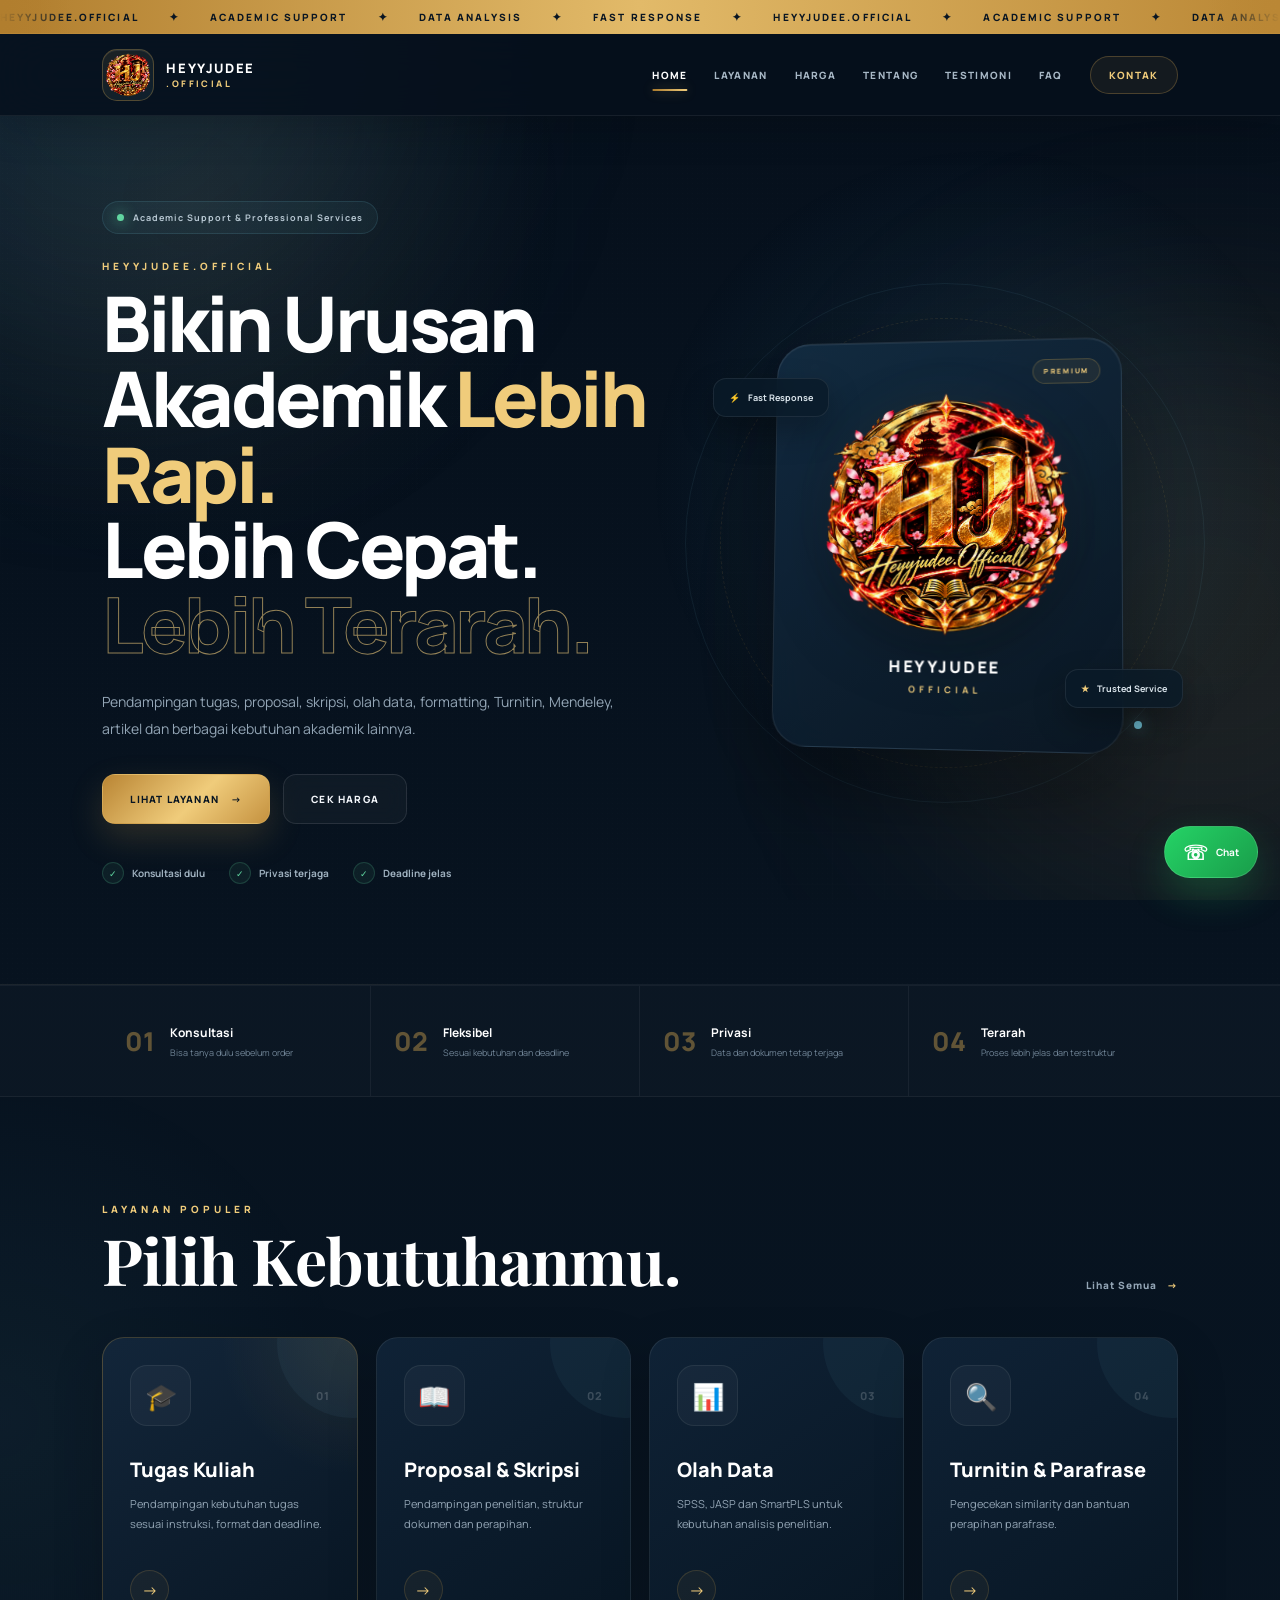
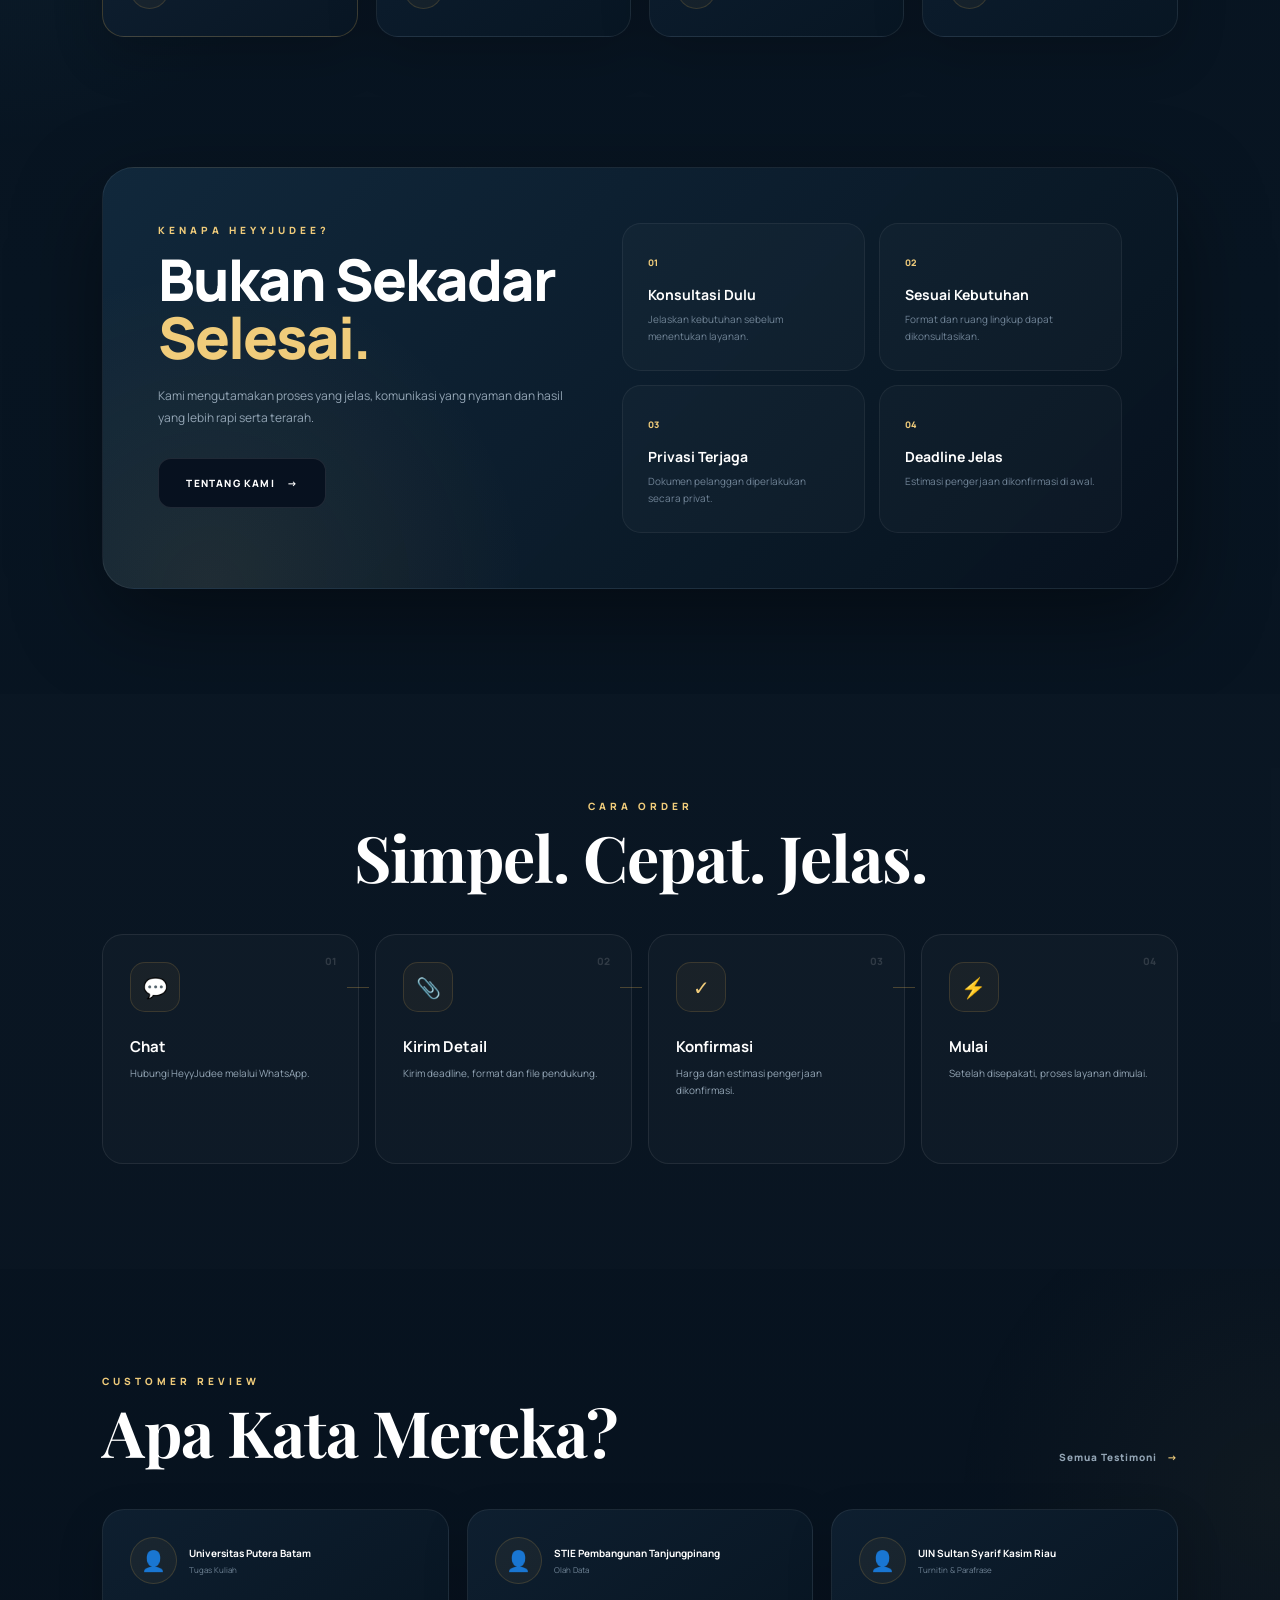
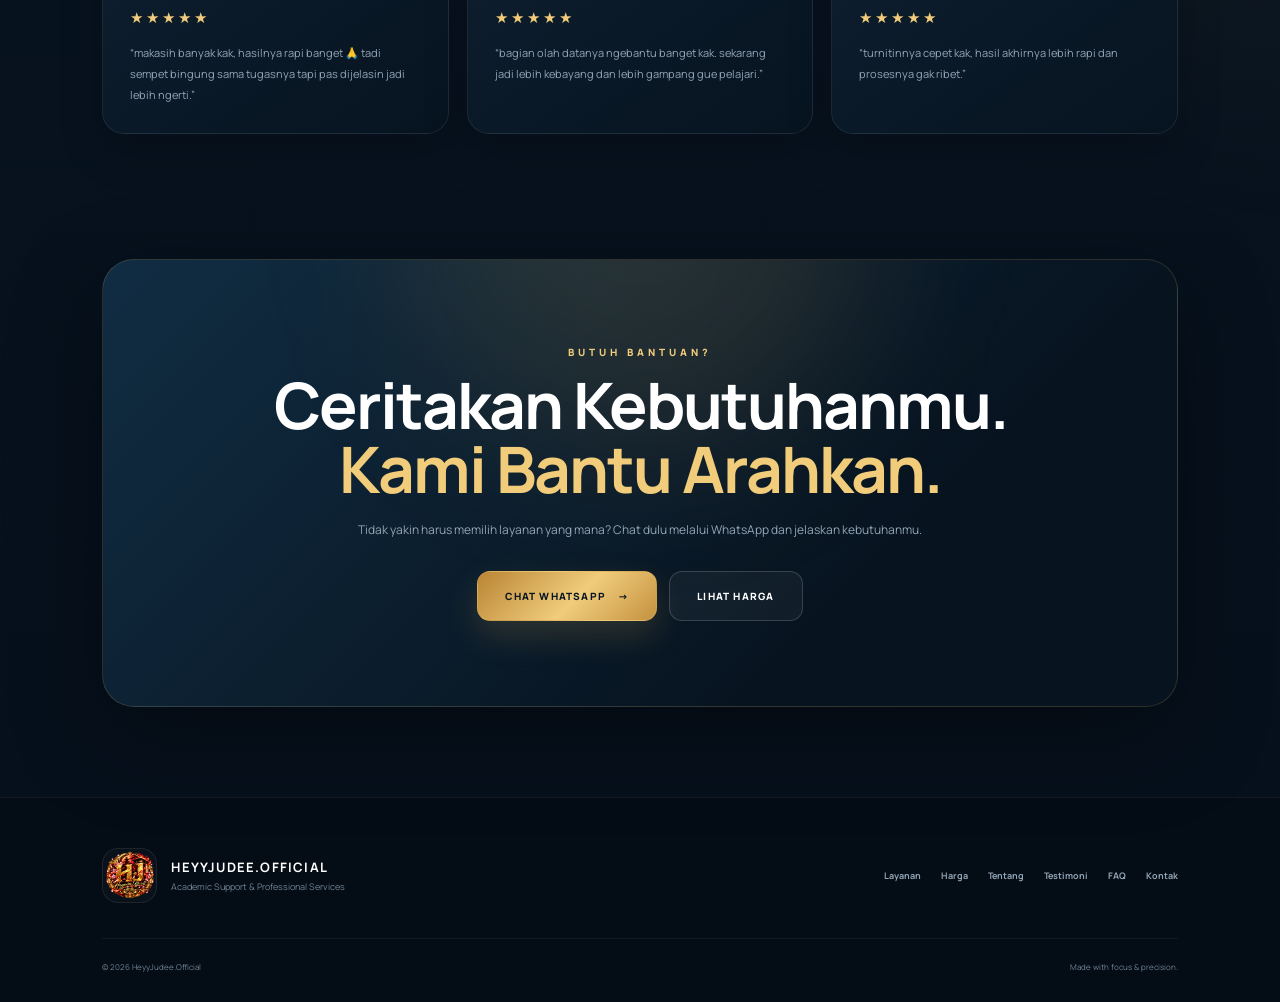
==== commit 0eadd592: "Redesign premium HeyyJudee website" ====
--- a/index.html
+++ b/index.html
@@ -4,40 +4,64 @@
 <head>
     <meta charset="UTF-8">
 
-    <meta name="viewport" content="width=device-width, initial-scale=1.0">
-
-    <title>HeyyJudee Official | Jasa Pendampingan Skripsi & Olah Data</title>
+    <meta
+        name="viewport"
+        content="width=device-width, initial-scale=1.0"
+    >
+
+    <title>
+        HeyyJudee Official | Pendampingan Akademik & Olah Data
+    </title>
 
     <meta
         name="description"
-        content="HeyyJudee Official menyediakan layanan pendampingan skripsi, tugas kuliah, proposal, olah data SPSS, SmartPLS, JASP, Turnitin, parafrase, Mendeley, dan konsultasi akademik online untuk mahasiswa di Indonesia."
+        content="HeyyJudee Official menyediakan layanan pendampingan akademik, tugas kuliah, proposal, skripsi, olah data SPSS, SmartPLS, JASP, Turnitin, parafrase, Mendeley, dan konsultasi akademik."
     >
 
     <meta
         name="keywords"
-        content="HeyyJudee Official, pendampingan skripsi, jasa skripsi, olah data SPSS, SmartPLS, JASP, tugas kuliah, proposal skripsi, Turnitin, parafrase, Mendeley, konsultasi akademik"
-    >
-
-    <meta name="robots" content="index, follow">
-
-    <meta name="author" content="HeyyJudee Official">
+        content="HeyyJudee Official, pendampingan akademik, olah data SPSS, SmartPLS, JASP, tugas kuliah, proposal, skripsi, Turnitin, parafrase, Mendeley"
+    >
+
+    <meta
+        name="robots"
+        content="index, follow"
+    >
+
+    <meta
+        name="author"
+        content="HeyyJudee Official"
+    >
+
+    <meta
+        name="theme-color"
+        content="#07111f"
+    >
+
+
+    <!-- CANONICAL -->
 
     <link
         rel="canonical"
         href="https://dimpangestusr10-commits.github.io/heyyjudee-website/"
     >
 
+
     <!-- OPEN GRAPH -->
-    <meta property="og:type" content="website">
+
+    <meta
+        property="og:type"
+        content="website"
+    >
 
     <meta
         property="og:title"
-        content="HeyyJudee Official | Pendampingan Skripsi & Olah Data"
+        content="HeyyJudee Official | Pendampingan Akademik & Olah Data"
     >
 
     <meta
         property="og:description"
-        content="Pendampingan tugas kuliah, proposal, skripsi, olah data, Turnitin, parafrase, Mendeley, dan kebutuhan akademik lainnya."
+        content="Pendampingan akademik, tugas kuliah, proposal, skripsi, olah data, Turnitin, parafrase, Mendeley, dan kebutuhan akademik lainnya."
     >
 
     <meta
@@ -50,21 +74,32 @@
         content="https://dimpangestusr10-commits.github.io/heyyjudee-website/images/logo.png"
     >
 
-    <meta property="og:locale" content="id_ID">
-
-    <meta property="og:site_name" content="HeyyJudee Official">
+    <meta
+        property="og:locale"
+        content="id_ID"
+    >
+
+    <meta
+        property="og:site_name"
+        content="HeyyJudee Official"
+    >
+
 
     <!-- TWITTER / SOCIAL SHARE -->
-    <meta name="twitter:card" content="summary_large_image">
+
+    <meta
+        name="twitter:card"
+        content="summary_large_image"
+    >
 
     <meta
         name="twitter:title"
-        content="HeyyJudee Official | Pendampingan Skripsi & Olah Data"
+        content="HeyyJudee Official | Pendampingan Akademik & Olah Data"
     >
 
     <meta
         name="twitter:description"
-        content="Pendampingan akademik, skripsi, tugas kuliah, proposal, olah data, Turnitin, parafrase, dan Mendeley."
+        content="Pendampingan akademik, olah data, Turnitin, parafrase, Mendeley, dan kebutuhan mahasiswa."
     >
 
     <meta
@@ -72,7 +107,9 @@
         content="https://dimpangestusr10-commits.github.io/heyyjudee-website/images/logo.png"
     >
 
+
     <!-- GOOGLE FONTS -->
+
     <link
         rel="preconnect"
         href="https://fonts.googleapis.com"
@@ -85,11 +122,13 @@
     >
 
     <link
-        href="https://fonts.googleapis.com/css2?family=Cormorant+Garamond:wght@600;700&family=Montserrat:wght@400;500;600;700&display=swap"
+        href="https://fonts.googleapis.com/css2?family=DM+Sans:wght@400;500;600;700&family=Manrope:wght@500;600;700;800&family=Playfair+Display:wght@600;700&display=swap"
         rel="stylesheet"
     >
 
+
     <!-- FAVICON -->
+
     <link
         rel="icon"
         type="image/png"
@@ -101,13 +140,17 @@
         href="images/logo.png"
     >
 
+
     <!-- CSS -->
+
     <link
         rel="stylesheet"
         href="style.css"
     >
 
+
     <!-- STRUCTURED DATA -->
+
     <script type="application/ld+json">
     {
         "@context": "https://schema.org",
@@ -115,10 +158,10 @@
         "name": "HeyyJudee Official",
         "url": "https://dimpangestusr10-commits.github.io/heyyjudee-website/",
         "logo": "https://dimpangestusr10-commits.github.io/heyyjudee-website/images/logo.png",
-        "description": "Layanan pendampingan akademik, skripsi, tugas kuliah, proposal, olah data, Turnitin, parafrase dan Mendeley.",
+        "description": "Layanan pendampingan akademik, tugas kuliah, proposal, skripsi, olah data, Turnitin, parafrase dan Mendeley.",
         "contactPoint": {
             "@type": "ContactPoint",
-            "telephone": "+62-828-2712-8702",
+            "telephone": "+62-822-8712-8702",
             "contactType": "customer service",
             "availableLanguage": "Indonesian"
         }
@@ -130,26 +173,138 @@
 
 <body>
 
+
+<!-- =====================================================
+     BACKGROUND EFFECTS
+===================================================== -->
+
+<div class="site-bg">
+
+    <div class="site-glow site-glow-1"></div>
+    <div class="site-glow site-glow-2"></div>
+    <div class="site-grid"></div>
+
+</div>
+
+
+
+<!-- =====================================================
+     TOP RUNNING BRAND
+===================================================== -->
+
+<div class="top-marquee">
+
+    <div class="top-marquee-track">
+
+        <span>
+            HEYYJUDEE.OFFICIAL
+        </span>
+
+        <span class="marquee-dot">
+            ✦
+        </span>
+
+        <span>
+            ACADEMIC SUPPORT
+        </span>
+
+        <span class="marquee-dot">
+            ✦
+        </span>
+
+        <span>
+            DATA ANALYSIS
+        </span>
+
+        <span class="marquee-dot">
+            ✦
+        </span>
+
+        <span>
+            FAST RESPONSE
+        </span>
+
+        <span class="marquee-dot">
+            ✦
+        </span>
+
+
+        <!-- DUPLICATE FOR LOOP -->
+
+        <span>
+            HEYYJUDEE.OFFICIAL
+        </span>
+
+        <span class="marquee-dot">
+            ✦
+        </span>
+
+        <span>
+            ACADEMIC SUPPORT
+        </span>
+
+        <span class="marquee-dot">
+            ✦
+        </span>
+
+        <span>
+            DATA ANALYSIS
+        </span>
+
+        <span class="marquee-dot">
+            ✦
+        </span>
+
+        <span>
+            FAST RESPONSE
+        </span>
+
+        <span class="marquee-dot">
+            ✦
+        </span>
+
+    </div>
+
+</div>
+
+
+
 <!-- =====================================================
      NAVBAR
 ===================================================== -->
 
 <header class="navbar">
 
-<a href="index.html" class="brand-marquee">
-
-    <div class="brand-marquee-track">
-
-        <span>HEYYJUDEE.OFFICIAL ✦</span>
-        <span>HEYYJUDEE.OFFICIAL ✦</span>
-        <span>HEYYJUDEE.OFFICIAL ✦</span>
-        <span>HEYYJUDEE.OFFICIAL ✦</span>
-        <span>HEYYJUDEE.OFFICIAL ✦</span>
-        <span>HEYYJUDEE.OFFICIAL ✦</span>
-
-    </div>
-
-</a>
+    <a
+        href="index.html"
+        class="navbar-brand"
+        aria-label="HeyyJudee Official Home"
+    >
+
+        <div class="navbar-brand-mark">
+
+            <img
+                src="images/logo.png"
+                alt="HeyyJudee Official"
+            >
+
+        </div>
+
+
+        <div class="navbar-brand-text">
+
+            <strong>
+                HEYYJUDEE
+            </strong>
+
+            <span>
+                .OFFICIAL
+            </span>
+
+        </div>
+
+    </a>
+
 
     <button
         class="menu-toggle"
@@ -157,9 +312,11 @@
         aria-label="Buka menu"
         aria-expanded="false"
     >
+
         <span></span>
         <span></span>
         <span></span>
+
     </button>
 
 
@@ -189,7 +346,10 @@
             FAQ
         </a>
 
-        <a href="kontak.html">
+        <a
+            href="kontak.html"
+            class="nav-contact"
+        >
             KONTAK
         </a>
 
@@ -198,246 +358,301 @@
 </header>
 
 
+
 <main>
+
 
 <!-- =====================================================
      HERO
 ===================================================== -->
 
-<section class="hero">
-
-    <span class="decor decor-1">
-        ✦
-    </span>
-
-    <span class="decor decor-2">
-        ❀
-    </span>
-
-    <span class="decor decor-3">
-        ✦
-    </span>
-
-
-    <div class="hero-content">
-
-        <p class="eyebrow">
+<section class="premium-hero">
+
+    <div class="hero-noise"></div>
+
+
+    <div class="premium-hero-content">
+
+
+        <div class="hero-badge">
+
+            <span class="hero-badge-dot"></span>
+
+            Academic Support & Professional Services
+
+        </div>
+
+
+        <p class="premium-eyebrow">
             HEYYJUDEE.OFFICIAL
         </p>
 
 
         <h1>
-            Partner Akademik untuk Skripsi,
-            Tugas Kuliah & Olah Data
+
+            Bikin Urusan Akademik
+            <span>Lebih Rapi.</span>
+
+            <br>
+
+            Lebih Cepat.
+
+            <span class="hero-outline">
+                Lebih Terarah.
+            </span>
+
         </h1>
 
 
-        <p class="hero-subtitle">
-
-            Butuh bantuan tugas, proposal,
-            skripsi, olah data, formatting,
-            Turnitin, Mendeley, artikel,
-            atau kebutuhan akademik lainnya?
-
-            Konsultasikan dulu kebutuhanmu.
+        <p class="premium-hero-description">
+
+            Pendampingan tugas, proposal, skripsi,
+            olah data, formatting, Turnitin,
+            Mendeley, artikel dan berbagai
+            kebutuhan akademik lainnya.
 
         </p>
 
 
-        <div class="hero-actions">
+        <div class="premium-hero-actions">
 
             <a
                 href="layanan.html"
-                class="btn btn-primary"
+                class="premium-btn premium-btn-primary"
             >
-                LIHAT LAYANAN
+
+                <span>
+                    LIHAT LAYANAN
+                </span>
+
+                <b>
+                    →
+                </b>
+
             </a>
 
 
             <a
                 href="harga.html"
-                class="btn btn-secondary"
+                class="premium-btn premium-btn-outline"
             >
+
                 CEK HARGA
+
             </a>
 
         </div>
 
 
-        <div class="trust-row">
+        <div class="hero-mini-info">
 
             <div>
 
-                <strong>
-                    Konsultasi
-                </strong>
+                <span class="mini-icon">
+                    ✓
+                </span>
+
+                <p>
+                    Konsultasi dulu
+                </p>
+
+            </div>
+
+
+            <div>
+
+                <span class="mini-icon">
+                    ✓
+                </span>
+
+                <p>
+                    Privasi terjaga
+                </p>
+
+            </div>
+
+
+            <div>
+
+                <span class="mini-icon">
+                    ✓
+                </span>
+
+                <p>
+                    Deadline jelas
+                </p>
+
+            </div>
+
+        </div>
+
+    </div>
+
+
+
+    <!-- HERO VISUAL -->
+
+    <div class="premium-hero-visual">
+
+
+        <div class="hero-orbit hero-orbit-1"></div>
+
+        <div class="hero-orbit hero-orbit-2"></div>
+
+
+        <div class="hero-logo-card">
+
+
+            <div class="hero-logo-light"></div>
+
+
+            <div class="hero-logo-badge">
 
                 <span>
-                    Boleh tanya dulu
-                </span>
-
-            </div>
-
-
-            <div>
-
-                <strong>
-                    Privasi
-                </strong>
-
-                <span>
-                    Data tetap terjaga
-                </span>
-
-            </div>
-
-
-            <div>
-
-                <strong>
-                    Fleksibel
-                </strong>
-
-                <span>
-                    Sesuai kebutuhan
-                </span>
-
-            </div>
-
-        </div>
-
-    </div>
-
-
-
-    <div class="hero-visual">
-
-        <div class="hero-logo-ring">
+                    PREMIUM
+                </span>
+
+            </div>
+
 
             <img
                 src="images/logo.png"
-                alt="Logo HeyyJudee Official"
+                alt="HeyyJudee Official Logo"
             >
 
-        </div>
-
-    </div>
+
+            <div class="hero-logo-info">
+
+                <p>
+                    HEYYJUDEE
+                </p>
+
+                <span>
+                    OFFICIAL
+                </span>
+
+            </div>
+
+
+        </div>
+
+
+
+        <div class="floating-chip floating-chip-top">
+
+            <span>
+                ⚡
+            </span>
+
+            Fast Response
+
+        </div>
+
+
+        <div class="floating-chip floating-chip-bottom">
+
+            <span>
+                ★
+            </span>
+
+            Trusted Service
+
+        </div>
+
+
+    </div>
+
 
 </section>
 
 
 
 <!-- =====================================================
-     KENAPA HEYYJUDEE
+     TRUST STRIP
 ===================================================== -->
 
-<section class="section why-section">
-
-    <div class="section-header">
-
-        <p class="eyebrow">
-            KENAPA HEYYJUDEE?
-        </p>
-
-
-        <h2>
-            Lebih Mudah,
-            Lebih Terarah
-        </h2>
-
-
-        <p>
-
-            Proses konsultasi dibuat sederhana
-            supaya kamu bisa menjelaskan kebutuhan
-            sebelum menentukan layanan.
-
-        </p>
-
-    </div>
-
-
-
-    <div class="why-grid">
-
-        <article>
-
-            <div>
-                💬
-            </div>
+<section class="trust-strip">
+
+    <div class="trust-strip-item">
+
+        <strong>
+            01
+        </strong>
+
+        <div>
 
             <h3>
-                Konsultasi Dulu
+                Konsultasi
             </h3>
 
             <p>
-
-                Tanya kebutuhanmu terlebih dahulu.
-                Tidak harus langsung order.
-
-            </p>
-
-        </article>
-
-
-        <article>
-
-            <div>
-                📋
-            </div>
+                Bisa tanya dulu sebelum order
+            </p>
+
+        </div>
+
+    </div>
+
+
+    <div class="trust-strip-item">
+
+        <strong>
+            02
+        </strong>
+
+        <div>
 
             <h3>
-                Sesuai Kebutuhan
+                Fleksibel
             </h3>
 
             <p>
-
-                Format, ruang lingkup,
-                dan deadline bisa dikonsultasikan.
-
-            </p>
-
-        </article>
-
-
-        <article>
-
-            <div>
-                🔐
-            </div>
+                Sesuai kebutuhan dan deadline
+            </p>
+
+        </div>
+
+    </div>
+
+
+    <div class="trust-strip-item">
+
+        <strong>
+            03
+        </strong>
+
+        <div>
 
             <h3>
-                Privasi Terjaga
+                Privasi
             </h3>
 
             <p>
-
-                Dokumen dan informasi pelanggan
-                diperlakukan secara privat.
-
-            </p>
-
-        </article>
-
-
-        <article>
-
-            <div>
-                ⏱️
-            </div>
+                Data dan dokumen tetap terjaga
+            </p>
+
+        </div>
+
+    </div>
+
+
+    <div class="trust-strip-item">
+
+        <strong>
+            04
+        </strong>
+
+        <div>
 
             <h3>
-                Deadline Jelas
+                Terarah
             </h3>
 
             <p>
-
-                Estimasi pengerjaan dikonfirmasi
-                sebelum proses dimulai.
-
-            </p>
-
-        </article>
+                Proses lebih jelas dan terstruktur
+            </p>
+
+        </div>
 
     </div>
 
@@ -446,129 +661,479 @@
 
 
 <!-- =====================================================
-     PREVIEW LAYANAN
+     SERVICES PREVIEW
 ===================================================== -->
 
-<section class="section home-service-preview">
-
-    <div class="section-header">
-
-        <p class="eyebrow">
-            LAYANAN POPULER
-        </p>
-
-
-        <h2>
-            Apa yang Kamu Butuhkan?
-        </h2>
-
-
-        <p>
-
-            Beberapa layanan yang paling sering dibutuhkan.
-            Lihat halaman layanan untuk pilihan lengkap.
-
-        </p>
-
-    </div>
-
-
-
-    <div class="home-preview-grid">
-
-        <article>
-
-            <div class="service-icon">
-                🎓
-            </div>
+<section class="premium-section services-showcase">
+
+
+    <div class="premium-section-header">
+
+
+        <div>
+
+            <p class="premium-label">
+                LAYANAN POPULER
+            </p>
+
+
+            <h2>
+                Pilih Kebutuhanmu.
+            </h2>
+
+        </div>
+
+
+        <a
+            href="layanan.html"
+            class="section-link"
+        >
+
+            Lihat Semua
+
+            <span>
+                →
+            </span>
+
+        </a>
+
+    </div>
+
+
+
+    <div class="premium-service-grid">
+
+
+        <a
+            href="layanan.html"
+            class="premium-service-card premium-service-featured"
+        >
+
+
+            <div class="service-card-top">
+
+                <div class="premium-service-icon">
+                    🎓
+                </div>
+
+
+                <span class="service-number">
+                    01
+                </span>
+
+            </div>
+
 
             <h3>
                 Tugas Kuliah
             </h3>
 
+
             <p>
-
-                Pendampingan kebutuhan tugas
-                sesuai instruksi dan deadline.
-
-            </p>
-
-        </article>
-
-
-        <article>
-
-            <div class="service-icon">
-                📖
-            </div>
+                Pendampingan kebutuhan tugas sesuai
+                instruksi, format dan deadline.
+            </p>
+
+
+            <div class="service-arrow">
+                →
+            </div>
+
+        </a>
+
+
+
+        <a
+            href="layanan.html"
+            class="premium-service-card"
+        >
+
+
+            <div class="service-card-top">
+
+                <div class="premium-service-icon">
+                    📖
+                </div>
+
+
+                <span class="service-number">
+                    02
+                </span>
+
+            </div>
+
 
             <h3>
                 Proposal & Skripsi
             </h3>
 
+
             <p>
-
-                Pendampingan dokumen penelitian
-                dari penyusunan hingga perapihan.
-
-            </p>
-
-        </article>
-
-
-        <article>
-
-            <div class="service-icon">
-                📈
-            </div>
+                Pendampingan penelitian,
+                struktur dokumen dan perapihan.
+            </p>
+
+
+            <div class="service-arrow">
+                →
+            </div>
+
+        </a>
+
+
+
+        <a
+            href="layanan.html"
+            class="premium-service-card"
+        >
+
+
+            <div class="service-card-top">
+
+                <div class="premium-service-icon">
+                    📊
+                </div>
+
+
+                <span class="service-number">
+                    03
+                </span>
+
+            </div>
+
 
             <h3>
                 Olah Data
             </h3>
 
+
             <p>
-
-                JASP, SPSS, SmartPLS,
-                serta kebutuhan analisis data.
-
-            </p>
-
-        </article>
-
-
-        <article>
-
-            <div class="service-icon">
-                🔍
-            </div>
+                SPSS, JASP dan SmartPLS untuk
+                kebutuhan analisis penelitian.
+            </p>
+
+
+            <div class="service-arrow">
+                →
+            </div>
+
+        </a>
+
+
+
+        <a
+            href="layanan.html"
+            class="premium-service-card"
+        >
+
+
+            <div class="service-card-top">
+
+                <div class="premium-service-icon">
+                    🔍
+                </div>
+
+
+                <span class="service-number">
+                    04
+                </span>
+
+            </div>
+
 
             <h3>
                 Turnitin & Parafrase
             </h3>
 
+
             <p>
-
-                Pengecekan similarity
-                dan bantuan perapihan parafrase.
-
-            </p>
+                Pengecekan similarity dan
+                bantuan perapihan parafrase.
+            </p>
+
+
+            <div class="service-arrow">
+                →
+            </div>
+
+        </a>
+
+
+    </div>
+
+
+</section>
+
+
+
+<!-- =====================================================
+     ABOUT EXPERIENCE
+===================================================== -->
+
+<section class="premium-section experience-highlight">
+
+
+    <div class="experience-highlight-card">
+
+
+        <div class="experience-highlight-copy">
+
+            <p class="premium-label">
+                KENAPA HEYYJUDEE?
+            </p>
+
+
+            <h2>
+                Bukan Sekadar
+                <span>
+                    Selesai.
+                </span>
+            </h2>
+
+
+            <p>
+
+                Kami mengutamakan proses yang jelas,
+                komunikasi yang nyaman dan hasil
+                yang lebih rapi serta terarah.
+
+            </p>
+
+
+            <a
+                href="tentang.html"
+                class="premium-btn premium-btn-dark"
+            >
+
+                TENTANG KAMI
+
+                <span>
+                    →
+                </span>
+
+            </a>
+
+        </div>
+
+
+
+        <div class="experience-highlight-grid">
+
+
+            <article>
+
+                <span>
+                    01
+                </span>
+
+                <h3>
+                    Konsultasi Dulu
+                </h3>
+
+                <p>
+                    Jelaskan kebutuhan sebelum menentukan layanan.
+                </p>
+
+            </article>
+
+
+            <article>
+
+                <span>
+                    02
+                </span>
+
+                <h3>
+                    Sesuai Kebutuhan
+                </h3>
+
+                <p>
+                    Format dan ruang lingkup dapat dikonsultasikan.
+                </p>
+
+            </article>
+
+
+            <article>
+
+                <span>
+                    03
+                </span>
+
+                <h3>
+                    Privasi Terjaga
+                </h3>
+
+                <p>
+                    Dokumen pelanggan diperlakukan secara privat.
+                </p>
+
+            </article>
+
+
+            <article>
+
+                <span>
+                    04
+                </span>
+
+                <h3>
+                    Deadline Jelas
+                </h3>
+
+                <p>
+                    Estimasi pengerjaan dikonfirmasi di awal.
+                </p>
+
+            </article>
+
+
+        </div>
+
+
+    </div>
+
+
+</section>
+
+
+
+<!-- =====================================================
+     HOW IT WORKS
+===================================================== -->
+
+<section class="premium-section process-section">
+
+
+    <div class="premium-section-header process-title">
+
+
+        <div>
+
+            <p class="premium-label">
+                CARA ORDER
+            </p>
+
+
+            <h2>
+                Simpel. Cepat. Jelas.
+            </h2>
+
+        </div>
+
+
+    </div>
+
+
+
+    <div class="process-grid">
+
+
+        <article class="process-card">
+
+            <span class="process-number">
+                01
+            </span>
+
+
+            <div class="process-icon">
+                💬
+            </div>
+
+
+            <h3>
+                Chat
+            </h3>
+
+
+            <p>
+                Hubungi HeyyJudee melalui WhatsApp.
+            </p>
+
 
         </article>
 
-    </div>
-
-
-
-    <div class="home-preview-action">
-
-        <a
-            href="layanan.html"
-            class="btn btn-primary"
-        >
-            LIHAT SEMUA LAYANAN
-        </a>
-
-    </div>
+
+
+        <article class="process-card">
+
+            <span class="process-number">
+                02
+            </span>
+
+
+            <div class="process-icon">
+                📎
+            </div>
+
+
+            <h3>
+                Kirim Detail
+            </h3>
+
+
+            <p>
+                Kirim deadline, format dan file pendukung.
+            </p>
+
+
+        </article>
+
+
+
+        <article class="process-card">
+
+            <span class="process-number">
+                03
+            </span>
+
+
+            <div class="process-icon">
+                ✓
+            </div>
+
+
+            <h3>
+                Konfirmasi
+            </h3>
+
+
+            <p>
+                Harga dan estimasi pengerjaan dikonfirmasi.
+            </p>
+
+
+        </article>
+
+
+
+        <article class="process-card">
+
+            <span class="process-number">
+                04
+            </span>
+
+
+            <div class="process-icon">
+                ⚡
+            </div>
+
+
+            <h3>
+                Mulai
+            </h3>
+
+
+            <p>
+                Setelah disepakati, proses layanan dimulai.
+            </p>
+
+
+        </article>
+
+
+    </div>
+
 
 </section>
 
@@ -578,246 +1143,262 @@
      TESTIMONI PREVIEW
 ===================================================== -->
 
-<section class="section why-section home-testimonial-section">
-
-    <div class="section-header">
-
-        <p class="eyebrow">
-            TESTIMONI
-        </p>
-
-        <h2>
-            Apa Kata Mereka?
-        </h2>
-
-        <p>
-            Lihat pengalaman pelanggan
-            yang pernah menggunakan
-            layanan HeyyJudee.Official.
-        </p>
-
-    </div>
-
-
-    <div class="testimonial-grid home-testimonial-grid">
-
-        <!-- TESTIMONI 1 -->
-
-        <article class="testimonial-card">
-
-            <div class="testimonial-avatar">
-                👤
-            </div>
-
-            <div class="testimonial-stars">
+<section class="premium-section premium-testimonials">
+
+
+    <div class="premium-section-header">
+
+
+        <div>
+
+            <p class="premium-label">
+                CUSTOMER REVIEW
+            </p>
+
+
+            <h2>
+                Apa Kata Mereka?
+            </h2>
+
+        </div>
+
+
+        <a
+            href="testimoni.html"
+            class="section-link"
+        >
+
+            Semua Testimoni
+
+            <span>
+                →
+            </span>
+
+        </a>
+
+    </div>
+
+
+
+    <div class="premium-testimonial-grid">
+
+
+        <article class="premium-testimonial-card">
+
+
+            <div class="testimonial-card-head">
+
+
+                <div class="testimonial-profile">
+                    👤
+                </div>
+
+
+                <div>
+
+                    <strong>
+                        Universitas Putera Batam
+                    </strong>
+
+
+                    <span>
+                        Tugas Kuliah
+                    </span>
+
+                </div>
+
+
+            </div>
+
+
+            <div class="testimonial-rating">
                 ★★★★★
             </div>
 
-            <h3>
-                Tugas Kuliah
-            </h3>
 
             <p>
+
                 “makasih banyak kak, hasilnya rapi banget 🙏
                 tadi sempet bingung sama tugasnya
-                tapi pas dijelasin jadi lebih ngerti.
-                revisinya juga dibantu sampai beres”
-            </p>
-
-            <strong>
-                Mahasiswa, Universitas Putera Batam
-            </strong>
+                tapi pas dijelasin jadi lebih ngerti.”
+
+            </p>
+
 
         </article>
 
 
-        <!-- TESTIMONI 2 -->
-
-        <article class="testimonial-card">
-
-            <div class="testimonial-avatar">
-                👤
-            </div>
-
-            <div class="testimonial-stars">
+
+        <article class="premium-testimonial-card">
+
+
+            <div class="testimonial-card-head">
+
+
+                <div class="testimonial-profile">
+                    👤
+                </div>
+
+
+                <div>
+
+                    <strong>
+                        STIE Pembangunan Tanjungpinang
+                    </strong>
+
+
+                    <span>
+                        Olah Data
+                    </span>
+
+                </div>
+
+
+            </div>
+
+
+            <div class="testimonial-rating">
                 ★★★★★
             </div>
 
-            <h3>
-                Makalah
-            </h3>
 
             <p>
-                “cepet banget responnya kak,
-                padahal deadline mepet 😭
-                makalahnya juga udah rapi
-                tinggal gue cek dikit aja.
-                next kalau ada tugas lagi gue kesini lagi”
-            </p>
-
-            <strong>
-                Mahasiswa, Universitas Terbuka Batam
-            </strong>
+
+                “bagian olah datanya ngebantu banget kak.
+                sekarang jadi lebih kebayang
+                dan lebih gampang gue pelajari.”
+
+            </p>
+
 
         </article>
 
 
-        <!-- TESTIMONI 3 -->
-
-        <article class="testimonial-card">
-
-            <div class="testimonial-avatar">
-                👤
-            </div>
-
-            <div class="testimonial-stars">
+
+        <article class="premium-testimonial-card">
+
+
+            <div class="testimonial-card-head">
+
+
+                <div class="testimonial-profile">
+                    👤
+                </div>
+
+
+                <div>
+
+                    <strong>
+                        UIN Sultan Syarif Kasim Riau
+                    </strong>
+
+
+                    <span>
+                        Turnitin & Parafrase
+                    </span>
+
+                </div>
+
+
+            </div>
+
+
+            <div class="testimonial-rating">
                 ★★★★★
             </div>
 
-            <h3>
-                Konsultasi Akademik
-            </h3>
 
             <p>
-                “awalnya cuma mau nanya harga aja kak wkwk,
-                tapi ternyata dijelasin detail dari awal.
-                enak sih gak langsung disuruh order.
-                pas jadi juga sesuai yang gue minta”
-            </p>
-
-            <strong>
-                Mahasiswa, Universitas Maritim Raja Ali Haji
-            </strong>
+
+                “turnitinnya cepet kak,
+                hasil akhirnya lebih rapi
+                dan prosesnya gak ribet.”
+
+            </p>
+
 
         </article>
 
 
-        <!-- TESTIMONI 4 -->
-
-        <article class="testimonial-card">
-
-            <div class="testimonial-avatar">
-                👤
-            </div>
-
-            <div class="testimonial-stars">
-                ★★★★★
-            </div>
-
-            <h3>
-                Olah Data
-            </h3>
-
-            <p>
-                “bagian olah datanya ngebantu banget kak,
-                sebelumnya gue bener-bener bingung
-                baca hasilnya 😭 sekarang jadi lebih kebayang
-                dan lebih gampang gue pelajari”
-            </p>
-
-            <strong>
-                Mahasiswa, STIE Pembangunan Tanjungpinang
-            </strong>
-
-        </article>
-
-
-        <!-- TESTIMONI 5 -->
-
-        <article class="testimonial-card">
-
-            <div class="testimonial-avatar">
-                👤
-            </div>
-
-            <div class="testimonial-stars">
-                ★★★★★
-            </div>
-
-            <h3>
-                Turnitin & Parafrase
-            </h3>
-
-            <p>
-                “turnitinnya cepet kak,
-                terus bagian yang similarity tinggi
-                dibantu parafrase juga.
-                hasil akhirnya lebih rapi
-                dan prosesnya gak ribet”
-            </p>
-
-            <strong>
-                Mahasiswa, UIN Sultan Syarif Kasim Riau
-            </strong>
-
-        </article>
-
-    </div>
-
-
-    <div class="home-preview-action">
-
-        <a
-            href="testimoni.html"
-            class="btn btn-primary"
-        >
-            LIHAT SEMUA TESTIMONI
-        </a>
-
-    </div>
+    </div>
+
 
 </section>
+
 
 
 <!-- =====================================================
      CTA
 ===================================================== -->
 
-<section class="service-cta">
-
-    <div>
-
-        <p class="eyebrow">
-            MASIH BINGUNG?
+<section class="premium-cta">
+
+
+    <div class="premium-cta-glow"></div>
+
+
+    <div class="premium-cta-content">
+
+
+        <p class="premium-label">
+            BUTUH BANTUAN?
         </p>
 
 
         <h2>
-            Chat Aja Dulu
+            Ceritakan Kebutuhanmu.
+            <span>
+                Kami Bantu Arahkan.
+            </span>
         </h2>
 
 
         <p>
 
-            Ceritakan kebutuhanmu,
-            deadline, dan layanan yang dicari.
-
-            Kami bantu arahkan ke pilihan
-            yang sesuai.
+            Tidak yakin harus memilih layanan yang mana?
+            Chat dulu melalui WhatsApp dan jelaskan
+            kebutuhanmu.
 
         </p>
 
 
-        <a
-            href="https://wa.me/6282287128702?text=Halo%20HeyyJudee.Official,%20saya%20ingin%20konsultasi%20mengenai%20layanan."
-            target="_blank"
-            rel="noopener noreferrer"
-            class="btn btn-primary"
-        >
-            KONSULTASI WHATSAPP
-        </a>
-
-
-        <a
-            href="kontak.html"
-            class="btn btn-secondary"
-        >
-            LIHAT KONTAK
-        </a>
-
-    </div>
+        <div class="premium-cta-actions">
+
+
+            <a
+                href="https://wa.me/6282287128702?text=Halo%20HeyyJudee.Official,%20saya%20ingin%20konsultasi%20mengenai%20layanan."
+                target="_blank"
+                rel="noopener noreferrer"
+                class="premium-btn premium-btn-primary"
+            >
+
+                CHAT WHATSAPP
+
+                <span>
+                    →
+                </span>
+
+            </a>
+
+
+            <a
+                href="harga.html"
+                class="premium-btn premium-btn-outline-light"
+            >
+
+                LIHAT HARGA
+
+            </a>
+
+
+        </div>
+
+
+    </div>
+
 
 </section>
+
 
 </main>
 
@@ -827,20 +1408,99 @@
      FOOTER
 ===================================================== -->
 
-<footer>
-
-    <img
-        src="images/logo.png"
-        alt="HeyyJudee Official"
-    >
-
-    <p>
-        © 2026 HeyyJudee.Official
-    </p>
-
-    <span>
-        Academic Support & Professional Services
-    </span>
+<footer class="premium-footer">
+
+
+    <div class="premium-footer-main">
+
+
+        <div class="footer-brand">
+
+
+            <div class="footer-brand-logo">
+
+                <img
+                    src="images/logo.png"
+                    alt="HeyyJudee Official"
+                >
+
+            </div>
+
+
+            <div>
+
+                <h3>
+                    HEYYJUDEE.OFFICIAL
+                </h3>
+
+
+                <p>
+                    Academic Support &
+                    Professional Services
+                </p>
+
+            </div>
+
+
+        </div>
+
+
+
+        <div class="footer-links">
+
+
+            <a href="layanan.html">
+                Layanan
+            </a>
+
+
+            <a href="harga.html">
+                Harga
+            </a>
+
+
+            <a href="tentang.html">
+                Tentang
+            </a>
+
+
+            <a href="testimoni.html">
+                Testimoni
+            </a>
+
+
+            <a href="faq.html">
+                FAQ
+            </a>
+
+
+            <a href="kontak.html">
+                Kontak
+            </a>
+
+
+        </div>
+
+
+    </div>
+
+
+
+    <div class="premium-footer-bottom">
+
+
+        <p>
+            © 2026 HeyyJudee.Official
+        </p>
+
+
+        <span>
+            Made with focus & precision.
+        </span>
+
+
+    </div>
+
 
 </footer>
 
@@ -859,16 +1519,20 @@
 >
 
     <span>
-        ✆
+        ☏
     </span>
 
-    Chat
+    <strong>
+        Chat
+    </strong>
 
 </a>
 
 
+
 <script src="script.js"></script>
 
+
 </body>
 
-</html>
+</html>
--- a/style.css
+++ b/style.css
@@ -1,6 +1,6 @@
 /* ======================================================
    HEYYJUDEE.OFFICIAL
-   PREMIUM SOFT LUXURY — FINAL CSS
+   PREMIUM DARK MARKETPLACE — FINAL CSS
 ====================================================== */
 
 
@@ -9,44 +9,45 @@
 ====================================================== */
 
 :root {
-    --navy-950: #102b3d;
-    --navy-900: #17364a;
-    --navy-800: #234a60;
-    --navy-700: #426a7e;
-    --navy-500: #7693a0;
-
-    --gold-700: #a8792e;
-    --gold-600: #bd9148;
-    --gold-500: #cca75f;
-    --gold-400: #dec488;
-    --gold-200: #f0e3c7;
-
-    --ivory: #fbf8f1;
-    --ivory-2: #f7f1e6;
-    --cream: #fffdf8;
-
-    --blue-soft: #eef4f4;
-    --blue-soft-2: #e5eeef;
-    --blue-soft-3: #dce8ea;
-
-    --text: #213b49;
-    --muted: #6c7d84;
+    --bg: #06101c;
+    --bg-2: #091522;
+    --bg-3: #0d1b2a;
+
+    --surface: rgba(15, 31, 47, 0.82);
+    --surface-strong: #102337;
+    --surface-soft: rgba(255, 255, 255, 0.045);
+
+    --navy: #122c43;
+    --navy-light: #1b3c57;
+
+    --gold: #d8aa52;
+    --gold-2: #f0cc7b;
+    --gold-dark: #a97a2d;
+
+    --cyan: #74c7dd;
+    --cyan-soft: rgba(116, 199, 221, 0.14);
+
     --white: #ffffff;
-
-    --border:
-        rgba(35, 74, 96, 0.11);
-
-    --border-gold:
-        rgba(189, 145, 72, 0.25);
-
-    --shadow-sm:
-        0 10px 30px rgba(22, 54, 74, 0.07);
+    --text: #f3f6fa;
+    --muted: #93a5b5;
+    --muted-2: #708496;
+
+    --success: #25d366;
+
+    --border: rgba(255, 255, 255, 0.08);
+    --border-gold: rgba(216, 170, 82, 0.28);
 
     --shadow:
-        0 20px 55px rgba(22, 54, 74, 0.10);
-
-    --shadow-premium:
-        0 24px 65px rgba(22, 54, 74, 0.13);
+        0 20px 55px rgba(0, 0, 0, 0.28);
+
+    --shadow-lg:
+        0 30px 90px rgba(0, 0, 0, 0.42);
+
+    --radius:
+        24px;
+
+    --radius-sm:
+        16px;
 }
 
 
@@ -60,17 +61,17 @@
     box-sizing: border-box;
 }
 
-
 html {
     scroll-behavior: smooth;
 }
 
-
 body {
     min-height: 100vh;
 
     font-family:
+        "Manrope",
         "Montserrat",
+        Arial,
         sans-serif;
 
     color: var(--text);
@@ -78,84 +79,133 @@
     background:
         linear-gradient(
             180deg,
-            #fbfaf6 0%,
-            #f6f9f8 42%,
-            #fbf8f1 100%
+            #06101c 0%,
+            #081522 45%,
+            #06101c 100%
         );
 
     overflow-x: hidden;
 }
 
-
-body::before {
-    content: "";
-
-    position: fixed;
-
-    inset: 0;
-
-    z-index: -5;
-
-    pointer-events: none;
-
-    background:
-        radial-gradient(
-            circle at 10% 15%,
-            rgba(222, 196, 136, 0.13),
-            transparent 28%
-        ),
-        radial-gradient(
-            circle at 88% 38%,
-            rgba(118, 147, 160, 0.12),
-            transparent 30%
-        );
-}
-
+body::selection {
+    color: #081522;
+    background: var(--gold-2);
+}
 
 img {
+    display: block;
     max-width: 100%;
-    display: block;
-}
-
+}
 
 a {
     color: inherit;
     text-decoration: none;
 }
 
+button,
+input,
+textarea,
+select {
+    font: inherit;
+}
 
 button {
-    font: inherit;
+    cursor: pointer;
 }
 
 
 /* ======================================================
-   GLOBAL
+   GLOBAL BACKGROUND EFFECTS
 ====================================================== */
 
-.section {
+.site-bg {
+    position: fixed;
+    inset: 0;
+
+    z-index: -10;
+
+    overflow: hidden;
+
+    pointer-events: none;
+}
+
+.site-grid {
+    position: absolute;
+    inset: 0;
+
+    opacity: 0.18;
+
+    background-image:
+        linear-gradient(
+            rgba(255,255,255,0.025) 1px,
+            transparent 1px
+        ),
+        linear-gradient(
+            90deg,
+            rgba(255,255,255,0.025) 1px,
+            transparent 1px
+        );
+
+    background-size:
+        52px 52px;
+}
+
+.site-glow {
+    position: absolute;
+
+    width: 600px;
+    height: 600px;
+
+    border-radius: 50%;
+
+    filter:
+        blur(110px);
+}
+
+.site-glow-1 {
+    top: -240px;
+    left: -180px;
+
+    background:
+        rgba(53, 123, 163, 0.18);
+}
+
+.site-glow-2 {
+    right: -220px;
+    top: 35%;
+
+    background:
+        rgba(216, 170, 82, 0.10);
+}
+
+
+/* ======================================================
+   GLOBAL TYPOGRAPHY
+====================================================== */
+
+.section,
+.premium-section {
     position: relative;
 
     padding:
-        100px 8%;
-}
-
-
-.eyebrow {
-    color:
-        var(--gold-600);
-
-    font-size: 11px;
-    font-weight: 700;
-
-    letter-spacing: 4.5px;
+        105px 8%;
+}
+
+.eyebrow,
+.premium-label,
+.premium-eyebrow {
+    color: var(--gold-2);
+
+    font-size: 10px;
+    font-weight: 800;
+
+    letter-spacing: 4px;
 
     text-transform: uppercase;
 }
 
-
 .section-header {
-    max-width: 760px;
+    max-width: 780px;
 
     margin:
         0 auto 55px;
@@ -163,134 +213,201 @@
     text-align: center;
 }
 
-
-.section-header h2 {
-    margin:
-        13px 0 18px;
+.section-header h2,
+.premium-section-header h2 {
+    margin-top: 12px;
 
     font-family:
+        "Playfair Display",
         "Cormorant Garamond",
         serif;
 
-    color:
-        var(--navy-950);
+    color: var(--white);
 
     font-size:
-        clamp(42px, 5vw, 61px);
-
-    font-weight: 700;
-
-    line-height: 0.98;
-
-    letter-spacing: -0.5px;
-}
-
+        clamp(42px, 5vw, 64px);
+
+    line-height: 1;
+
+    letter-spacing: -1px;
+}
 
 .section-header > p:not(.eyebrow) {
-    color:
-        var(--muted);
+    max-width: 680px;
+
+    margin:
+        18px auto 0;
+
+    color: var(--muted);
 
     font-size: 13px;
 
-    line-height: 1.95;
+    line-height: 1.9;
 }
 
 
 /* ======================================================
-   BUTTONS
+   TOP RUNNING TICKER
 ====================================================== */
 
-.btn {
+.top-marquee {
     position: relative;
-
-    display: inline-flex;
-
+    z-index: 1500;
+
+    width: 100%;
+    height: 34px;
+
+    display: flex;
     align-items: center;
-    justify-content: center;
-
-    min-height: 50px;
-
-    padding:
-        0 28px;
 
     overflow: hidden;
 
+    border-bottom:
+        1px solid rgba(216,170,82,0.15);
+
+    background:
+        linear-gradient(
+            90deg,
+            #b17e2e,
+            #e2ba69,
+            #ba8735
+        );
+
+    color: #091522;
+}
+
+.top-marquee::before,
+.top-marquee::after {
+    content: "";
+
+    position: absolute;
+    top: 0;
+
+    z-index: 5;
+
+    width: 70px;
+    height: 100%;
+
+    pointer-events: none;
+}
+
+.top-marquee::before {
+    left: 0;
+
+    background:
+        linear-gradient(
+            to right,
+            rgba(177,126,46,1),
+            rgba(177,126,46,0)
+        );
+}
+
+.top-marquee::after {
+    right: 0;
+
+    background:
+        linear-gradient(
+            to left,
+            rgba(186,135,53,1),
+            rgba(186,135,53,0)
+        );
+}
+
+.top-marquee-track {
+    width: max-content;
+
+    display: flex;
+    align-items: center;
+
+    gap: 30px;
+
+    white-space: nowrap;
+
+    animation:
+        topTicker 22s linear infinite;
+}
+
+.top-marquee-track span {
+    flex-shrink: 0;
+
+    font-size: 10px;
+    font-weight: 800;
+
+    letter-spacing: 2.1px;
+}
+
+.top-marquee-track .marquee-dot {
+    font-size: 11px;
+}
+
+@keyframes topTicker {
+    from {
+        transform: translateX(0);
+    }
+
+    to {
+        transform: translateX(-50%);
+    }
+}
+
+
+/* ======================================================
+   LEGACY RUNNING BRAND SUPPORT
+====================================================== */
+
+.brand-marquee {
+    position: relative;
+
+    width: 260px;
+    height: 42px;
+
+    display: flex;
+    align-items: center;
+
+    overflow: hidden;
+
     border:
-        1px solid transparent;
+        1px solid var(--border);
 
     border-radius: 999px;
 
-    font-size: 10px;
-    font-weight: 700;
-
-    letter-spacing: 1.3px;
-
-    cursor: pointer;
-
-    transition:
-        transform 0.25s ease,
-        box-shadow 0.25s ease,
-        background 0.25s ease,
-        border-color 0.25s ease;
-}
-
-
-.btn:hover {
-    transform:
-        translateY(-3px);
-}
-
-
-.btn-primary {
-    color:
-        #173448;
-
-    border-color:
-        rgba(168, 121, 46, 0.18);
-
-    background:
-        linear-gradient(
-            135deg,
-            #b98940 0%,
-            #d9b970 50%,
-            #c99c50 100%
-        );
-
-    box-shadow:
-        0 14px 35px rgba(168, 121, 46, 0.22);
-}
-
-
-.btn-primary:hover {
-    box-shadow:
-        0 18px 42px rgba(168, 121, 46, 0.32);
-}
-
-
-.btn-secondary {
-    color:
-        var(--navy-950);
-
-    border-color:
-        rgba(23, 54, 74, 0.18);
-
-    background:
-        rgba(255, 253, 248, 0.58);
-
-    backdrop-filter:
-        blur(10px);
-}
-
-
-.btn-secondary:hover {
-    border-color:
-        var(--border-gold);
-
-    background:
-        rgba(255, 253, 248, 0.90);
-
-    box-shadow:
-        var(--shadow-sm);
+    background:
+        rgba(255,255,255,0.035);
+}
+
+.brand-marquee-track {
+    width: max-content;
+
+    display: flex;
+    align-items: center;
+
+    gap: 25px;
+
+    white-space: nowrap;
+
+    animation:
+        brandScroll 16s linear infinite;
+}
+
+.brand-marquee-track span {
+    flex-shrink: 0;
+
+    color: var(--gold-2);
+
+    font-size: 11px;
+    font-weight: 800;
+
+    letter-spacing: 1.5px;
+}
+
+@keyframes brandScroll {
+    from {
+        transform: translateX(0);
+    }
+
+    to {
+        transform: translateX(-50%);
+    }
 }
 
 
@@ -299,10 +416,13 @@
 ====================================================== */
 
 .navbar {
-    position: relative;
-    z-index: 1000;
-
-    min-height: 88px;
+    position: sticky;
+
+    top: 0;
+
+    z-index: 1200;
+
+    min-height: 82px;
 
     display: flex;
 
@@ -313,45 +433,149 @@
         8px 8%;
 
     border-bottom:
-        1px solid rgba(189, 145, 72, 0.16);
-
-    background:
-        rgba(248, 247, 241, 0.86);
+        1px solid rgba(255,255,255,0.065);
+
+    background:
+        rgba(6, 16, 28, 0.84);
 
     backdrop-filter:
-        blur(22px);
+        blur(24px);
 
     box-shadow:
-        0 10px 35px rgba(25, 54, 70, 0.035);
-}
-
-
+        0 10px 40px rgba(0,0,0,0.18);
+}
+
+.navbar-brand,
 .brand-logo {
+    display: flex;
+
+    align-items: center;
+
+    gap: 12px;
+
     flex-shrink: 0;
 }
 
+.navbar-brand-mark {
+    position: relative;
+
+    width: 52px;
+    height: 52px;
+
+    display: flex;
+
+    align-items: center;
+    justify-content: center;
+
+    overflow: hidden;
+
+    border:
+        1px solid rgba(216,170,82,0.30);
+
+    border-radius: 15px;
+
+    background:
+        linear-gradient(
+            145deg,
+            rgba(216,170,82,0.10),
+            rgba(116,199,221,0.08)
+        );
+
+    box-shadow:
+        inset 0 1px 0 rgba(255,255,255,0.08);
+}
+
+.navbar-brand-mark::after {
+    content: "";
+
+    position: absolute;
+
+    width: 28px;
+    height: 80px;
+
+    top: -15px;
+    left: -45px;
+
+    transform:
+        rotate(25deg);
+
+    background:
+        linear-gradient(
+            90deg,
+            transparent,
+            rgba(255,255,255,0.30),
+            transparent
+        );
+
+    animation:
+        brandShine 5s ease-in-out infinite;
+}
+
+@keyframes brandShine {
+    0%,
+    65% {
+        left: -50px;
+    }
+
+    100% {
+        left: 90px;
+    }
+}
+
+.navbar-brand-mark img {
+    width: 44px;
+    height: 44px;
+
+    object-fit: contain;
+}
+
+.navbar-brand-text {
+    display: flex;
+
+    flex-direction: column;
+
+    line-height: 1;
+}
+
+.navbar-brand-text strong {
+    color: var(--white);
+
+    font-size: 13px;
+    font-weight: 800;
+
+    letter-spacing: 1.6px;
+}
+
+.navbar-brand-text span {
+    margin-top: 4px;
+
+    color: var(--gold-2);
+
+    font-size: 9px;
+    font-weight: 800;
+
+    letter-spacing: 2.4px;
+}
+
+/* legacy logo */
 
 .brand-logo img {
-    width: 70px;
-    height: 70px;
+    width: 60px;
+    height: 60px;
 
     object-fit: contain;
-
-    filter:
-        drop-shadow(
-            0 6px 12px rgba(22, 54, 74, 0.08)
-        );
-}
-
+}
+
+
+/* NAV LINKS */
 
 .navbar nav {
     display: flex;
 
     align-items: center;
 
-    gap: 32px;
-}
-
+    gap: 27px;
+}
 
 .navbar nav a {
     position: relative;
@@ -359,11 +583,10 @@
     padding:
         13px 0;
 
-    color:
-        var(--navy-900);
-
-    font-size: 11px;
-    font-weight: 700;
+    color: #a8b8c6;
+
+    font-size: 10px;
+    font-weight: 800;
 
     letter-spacing: 1.3px;
 
@@ -371,50 +594,68 @@
         color 0.25s ease;
 }
 
-
 .navbar nav a::after {
     content: "";
 
     position: absolute;
 
     left: 50%;
-    bottom: 3px;
+    bottom: 4px;
 
     width: 0;
     height: 2px;
 
-    border-radius: 20px;
+    transform:
+        translateX(-50%);
+
+    border-radius: 100px;
 
     background:
         linear-gradient(
             90deg,
-            var(--gold-700),
-            var(--gold-400)
+            var(--gold-dark),
+            var(--gold-2)
         );
 
-    transform:
-        translateX(-50%);
+    box-shadow:
+        0 0 12px rgba(216,170,82,0.45);
 
     transition:
         width 0.25s ease;
 }
 
-
-.navbar nav a:hover {
-    color:
-        var(--gold-700);
-}
-
+.navbar nav a:hover,
+.navbar nav a.active {
+    color: var(--white);
+}
 
 .navbar nav a:hover::after,
 .navbar nav a.active::after {
     width: 100%;
 }
 
-
-.navbar nav a.active {
-    color:
-        var(--gold-700);
+.navbar nav .nav-contact {
+    padding:
+        11px 18px;
+
+    border:
+        1px solid var(--border-gold);
+
+    border-radius: 999px;
+
+    color: var(--gold-2);
+
+    background:
+        rgba(216,170,82,0.07);
+}
+
+.navbar nav .nav-contact::after {
+    display: none;
+}
+
+.navbar nav .nav-contact:hover {
+    background:
+        rgba(216,170,82,0.14);
 }
 
 
@@ -425,16 +666,16 @@
 .menu-toggle {
     display: none;
 
-    width: 44px;
-    height: 44px;
+    width: 45px;
+    height: 45px;
 
     border:
-        1px solid rgba(23, 54, 74, 0.08);
+        1px solid var(--border);
 
     border-radius: 13px;
 
     background:
-        rgba(255,255,255,0.35);
+        rgba(255,255,255,0.04);
 
     flex-direction: column;
 
@@ -442,25 +683,20 @@
     justify-content: center;
 
     gap: 5px;
-
-    cursor: pointer;
-}
-
+}
 
 .menu-toggle span {
-    width: 24px;
+    width: 23px;
     height: 2px;
 
-    border-radius: 5px;
-
-    background:
-        var(--navy-950);
+    border-radius: 10px;
+
+    background: var(--white);
 
     transition:
         transform 0.25s ease,
         opacity 0.25s ease;
 }
-
 
 .menu-toggle.active span:nth-child(1) {
     transform:
@@ -468,11 +704,9 @@
         rotate(45deg);
 }
 
-
 .menu-toggle.active span:nth-child(2) {
     opacity: 0;
 }
-
 
 .menu-toggle.active span:nth-child(3) {
     transform:
@@ -482,50 +716,1640 @@
 
 
 /* ======================================================
-   HOME HERO
+   PREMIUM HERO
 ====================================================== */
 
-.hero {
+.premium-hero {
     position: relative;
 
     min-height:
-        calc(100vh - 88px);
+        calc(100vh - 116px);
 
     display: grid;
 
     grid-template-columns:
-        1.1fr 0.9fr;
+        1.08fr 0.92fr;
 
     align-items: center;
 
-    gap: 55px;
+    gap: 65px;
 
     padding:
-        75px 8%;
+        85px 8% 100px;
 
     overflow: hidden;
 
+    border-bottom:
+        1px solid rgba(255,255,255,0.055);
+
     background:
         radial-gradient(
-            circle at 82% 35%,
-            rgba(202, 218, 218, 0.55),
-            transparent 32%
+            circle at 77% 42%,
+            rgba(41,94,126,0.23),
+            transparent 30%
         ),
         radial-gradient(
-            circle at 18% 80%,
-            rgba(222, 196, 136, 0.16),
+            circle at 15% 10%,
+            rgba(216,170,82,0.075),
+            transparent 28%
+        );
+}
+
+.hero-noise {
+    position: absolute;
+    inset: 0;
+
+    pointer-events: none;
+
+    opacity: 0.22;
+
+    background-image:
+        radial-gradient(
+            rgba(255,255,255,0.07) 0.7px,
+            transparent 0.7px
+        );
+
+    background-size:
+        5px 5px;
+}
+
+.premium-hero-content {
+    position: relative;
+    z-index: 2;
+}
+
+.hero-badge {
+    width: fit-content;
+
+    display: inline-flex;
+
+    align-items: center;
+
+    gap: 9px;
+
+    margin-bottom: 25px;
+
+    padding:
+        9px 14px;
+
+    border:
+        1px solid rgba(116,199,221,0.14);
+
+    border-radius: 999px;
+
+    color: #b7c7d2;
+
+    background:
+        rgba(116,199,221,0.055);
+
+    font-size: 9px;
+    font-weight: 700;
+
+    letter-spacing: 1px;
+}
+
+.hero-badge-dot {
+    width: 7px;
+    height: 7px;
+
+    border-radius: 50%;
+
+    background: #61d6a1;
+
+    box-shadow:
+        0 0 14px #61d6a1;
+
+    animation:
+        livePulse 1.6s ease-in-out infinite;
+}
+
+@keyframes livePulse {
+    50% {
+        opacity: 0.4;
+
+        box-shadow:
+            0 0 5px #61d6a1;
+    }
+}
+
+.premium-hero h1 {
+    max-width: 760px;
+
+    margin:
+        12px 0 28px;
+
+    color: var(--white);
+
+    font-family:
+        "Manrope",
+        "Montserrat",
+        sans-serif;
+
+    font-size:
+        clamp(53px, 6vw, 84px);
+
+    font-weight: 800;
+
+    letter-spacing: -3.5px;
+
+    line-height: 0.98;
+}
+
+.premium-hero h1 > span:not(.hero-outline) {
+    color: var(--gold-2);
+}
+
+.hero-outline {
+    color: transparent;
+
+    -webkit-text-stroke:
+        1px rgba(240,204,123,0.60);
+
+}
+
+.premium-hero-description {
+    max-width: 670px;
+
+    color: var(--muted);
+
+    font-size: 14px;
+
+    line-height: 1.9;
+}
+
+.premium-hero-actions {
+    display: flex;
+
+    flex-wrap: wrap;
+
+    gap: 13px;
+
+    margin-top: 32px;
+}
+
+
+/* ======================================================
+   PREMIUM BUTTONS
+====================================================== */
+
+.premium-btn,
+.btn {
+    position: relative;
+
+    min-height: 50px;
+
+    display: inline-flex;
+
+    align-items: center;
+    justify-content: center;
+
+    gap: 12px;
+
+    padding:
+        0 27px;
+
+    overflow: hidden;
+
+    border:
+        1px solid transparent;
+
+    border-radius: 13px;
+
+    font-size: 10px;
+    font-weight: 800;
+
+    letter-spacing: 1.2px;
+
+    transition:
+        transform 0.25s ease,
+        box-shadow 0.25s ease,
+        border-color 0.25s ease,
+        background 0.25s ease;
+}
+
+.premium-btn:hover,
+.btn:hover {
+    transform:
+        translateY(-3px);
+}
+
+.premium-btn-primary,
+.btn-primary {
+    color: #081522;
+
+    border-color:
+        rgba(240,204,123,0.20);
+
+    background:
+        linear-gradient(
+            135deg,
+            #b98534,
+            #f0cc7b 55%,
+            #c59240
+        );
+
+    box-shadow:
+        0 14px 34px rgba(216,170,82,0.18);
+}
+
+.premium-btn-primary::before,
+.btn-primary::before {
+    content: "";
+
+    position: absolute;
+
+    width: 30px;
+    height: 100px;
+
+    left: -60px;
+    top: -25px;
+
+    transform:
+        rotate(25deg);
+
+    background:
+        linear-gradient(
+            90deg,
+            transparent,
+            rgba(255,255,255,0.44),
+            transparent
+        );
+
+    transition:
+        left 0.5s ease;
+}
+
+.premium-btn-primary:hover::before,
+.btn-primary:hover::before {
+    left: 120%;
+}
+
+.premium-btn-outline,
+.btn-secondary {
+    color: var(--text);
+
+    border-color:
+        rgba(255,255,255,0.10);
+
+    background:
+        rgba(255,255,255,0.035);
+
+    backdrop-filter:
+        blur(10px);
+}
+
+.premium-btn-outline:hover,
+.btn-secondary:hover {
+    border-color:
+        rgba(216,170,82,0.32);
+
+    background:
+        rgba(216,170,82,0.07);
+}
+
+.premium-btn-dark {
+    color: var(--white);
+
+    border-color:
+        rgba(255,255,255,0.10);
+
+    background:
+        #07111f;
+}
+
+.premium-btn-outline-light {
+    color: var(--white);
+
+    border-color:
+        rgba(255,255,255,0.16);
+
+    background:
+        rgba(255,255,255,0.045);
+}
+
+
+/* ======================================================
+   HERO MINI INFO
+====================================================== */
+
+.hero-mini-info {
+    display: flex;
+
+    flex-wrap: wrap;
+
+    gap: 24px;
+
+    margin-top: 38px;
+}
+
+.hero-mini-info > div {
+    display: flex;
+
+    align-items: center;
+
+    gap: 8px;
+}
+
+.hero-mini-info p {
+    color: #9eb0be;
+
+    font-size: 10px;
+    font-weight: 700;
+}
+
+.mini-icon {
+    width: 22px;
+    height: 22px;
+
+    display: flex;
+
+    align-items: center;
+    justify-content: center;
+
+    border:
+        1px solid rgba(97,214,161,0.18);
+
+    border-radius: 50%;
+
+    color: #61d6a1;
+
+    background:
+        rgba(97,214,161,0.07);
+
+    font-size: 9px;
+}
+
+
+/* ======================================================
+   HERO VISUAL
+====================================================== */
+
+.premium-hero-visual {
+    position: relative;
+
+    min-height: 500px;
+
+    display: flex;
+
+    align-items: center;
+    justify-content: center;
+}
+
+.hero-orbit {
+    position: absolute;
+
+    border:
+        1px solid rgba(216,170,82,0.11);
+
+    border-radius: 50%;
+
+    animation:
+        orbitRotate 20s linear infinite;
+}
+
+.hero-orbit::after {
+    content: "";
+
+    position: absolute;
+
+    width: 8px;
+    height: 8px;
+
+    border-radius: 50%;
+
+    background: var(--gold-2);
+
+    box-shadow:
+        0 0 15px rgba(240,204,123,0.8);
+}
+
+.hero-orbit-1 {
+    width: 450px;
+    height: 450px;
+
+    border-style: dashed;
+}
+
+.hero-orbit-1::after {
+    top: 10%;
+    left: 20%;
+}
+
+.hero-orbit-2 {
+    width: 520px;
+    height: 520px;
+
+    border-color:
+        rgba(116,199,221,0.075);
+
+    animation-direction: reverse;
+}
+
+.hero-orbit-2::after {
+    bottom: 14%;
+    right: 12%;
+
+    background: var(--cyan);
+
+    box-shadow:
+        0 0 16px rgba(116,199,221,0.65);
+}
+
+@keyframes orbitRotate {
+    to {
+        transform:
+            rotate(360deg);
+    }
+}
+
+.hero-logo-card {
+    position: relative;
+    z-index: 3;
+
+    width: 350px;
+    min-height: 410px;
+
+    display: flex;
+
+    flex-direction: column;
+
+    align-items: center;
+    justify-content: center;
+
+    overflow: hidden;
+
+    padding:
+        35px;
+
+    border:
+        1px solid rgba(255,255,255,0.09);
+
+    border-radius: 35px;
+
+    background:
+        linear-gradient(
+            145deg,
+            rgba(18,44,67,0.88),
+            rgba(8,21,34,0.91)
+        );
+
+    box-shadow:
+        0 40px 90px rgba(0,0,0,0.42),
+        inset 0 1px 0 rgba(255,255,255,0.065);
+
+    backdrop-filter:
+        blur(18px);
+
+    transform:
+        perspective(900px)
+        rotateY(-6deg)
+        rotateX(3deg);
+
+    animation:
+        logoFloat 5s ease-in-out infinite;
+}
+
+@keyframes logoFloat {
+    50% {
+        transform:
+            perspective(900px)
+            rotateY(-2deg)
+            rotateX(1deg)
+            translateY(-12px);
+    }
+}
+
+.hero-logo-light {
+    position: absolute;
+
+    width: 300px;
+    height: 300px;
+
+    top: 20px;
+
+    border-radius: 50%;
+
+    background:
+        radial-gradient(
+            circle,
+            rgba(216,170,82,0.12),
+            transparent 66%
+        );
+
+    filter:
+        blur(15px);
+}
+
+.hero-logo-card > img {
+    position: relative;
+    z-index: 2;
+
+    width: 245px;
+    height: 245px;
+
+    object-fit: contain;
+
+    filter:
+        drop-shadow(
+            0 20px 30px rgba(0,0,0,0.25)
+        );
+}
+
+.hero-logo-badge {
+    position: absolute;
+
+    top: 20px;
+    right: 20px;
+
+    padding:
+        7px 10px;
+
+    border:
+        1px solid rgba(216,170,82,0.25);
+
+    border-radius: 999px;
+
+    color: var(--gold-2);
+
+    background:
+        rgba(216,170,82,0.08);
+
+    font-size: 7px;
+    font-weight: 800;
+
+    letter-spacing: 1.7px;
+}
+
+.hero-logo-info {
+    position: relative;
+    z-index: 2;
+
+    margin-top: 18px;
+
+    text-align: center;
+}
+
+.hero-logo-info p {
+    color: var(--white);
+
+    font-size: 16px;
+    font-weight: 800;
+
+    letter-spacing: 2.5px;
+}
+
+.hero-logo-info span {
+    display: block;
+
+    margin-top: 5px;
+
+    color: var(--gold-2);
+
+    font-size: 9px;
+    font-weight: 700;
+
+    letter-spacing: 4px;
+}
+
+.floating-chip {
+    position: absolute;
+    z-index: 6;
+
+    display: flex;
+
+    align-items: center;
+
+    gap: 8px;
+
+    padding:
+        12px 15px;
+
+    border:
+        1px solid rgba(255,255,255,0.08);
+
+    border-radius: 13px;
+
+    color: #dbe5ec;
+
+    background:
+        rgba(10,26,40,0.78);
+
+    box-shadow:
+        0 14px 32px rgba(0,0,0,0.28);
+
+    backdrop-filter:
+        blur(15px);
+
+    font-size: 9px;
+    font-weight: 700;
+}
+
+.floating-chip span {
+    color: var(--gold-2);
+}
+
+.floating-chip-top {
+    top: 85px;
+    left: 0;
+}
+
+.floating-chip-bottom {
+    bottom: 85px;
+    right: -5px;
+}
+
+
+/* ======================================================
+   TRUST STRIP
+====================================================== */
+
+.trust-strip {
+    display: grid;
+
+    grid-template-columns:
+        repeat(4,1fr);
+
+    padding:
+        0 8%;
+
+    border-top:
+        1px solid rgba(255,255,255,0.045);
+
+    border-bottom:
+        1px solid rgba(255,255,255,0.055);
+
+    background:
+        rgba(255,255,255,0.018);
+}
+
+.trust-strip-item {
+    display: flex;
+
+    align-items: center;
+
+    gap: 15px;
+
+    min-height: 110px;
+
+    padding:
+        23px;
+
+    border-right:
+        1px solid rgba(255,255,255,0.055);
+}
+
+.trust-strip-item:last-child {
+    border-right: none;
+}
+
+.trust-strip-item > strong {
+    color:
+        rgba(216,170,82,0.42);
+
+    font-size: 26px;
+    font-weight: 800;
+}
+
+.trust-strip-item h3 {
+    margin-bottom: 5px;
+
+    color: var(--white);
+
+    font-size: 12px;
+}
+
+.trust-strip-item p {
+    color: var(--muted-2);
+
+    font-size: 9px;
+
+    line-height: 1.5;
+}
+
+
+/* ======================================================
+   PREMIUM SECTION HEADER
+====================================================== */
+
+.premium-section-header {
+    max-width: 1200px;
+
+    margin:
+        0 auto 45px;
+
+    display: flex;
+
+    align-items: flex-end;
+    justify-content: space-between;
+
+    gap: 30px;
+}
+
+.section-link {
+    display: flex;
+
+    align-items: center;
+
+    gap: 10px;
+
+    color: var(--muted);
+
+    font-size: 10px;
+    font-weight: 800;
+
+    letter-spacing: 1px;
+
+    transition:
+        color 0.25s ease;
+}
+
+.section-link span {
+    color: var(--gold-2);
+}
+
+.section-link:hover {
+    color: var(--white);
+}
+
+
+/* ======================================================
+   PREMIUM SERVICE GRID
+====================================================== */
+
+.services-showcase {
+    background:
+        radial-gradient(
+            circle at 0% 50%,
+            rgba(116,199,221,0.055),
+            transparent 27%
+        );
+}
+
+.premium-service-grid {
+    max-width: 1200px;
+
+    margin: auto;
+
+    display: grid;
+
+    grid-template-columns:
+        repeat(4,1fr);
+
+    gap: 18px;
+}
+
+.premium-service-card {
+    position: relative;
+
+    min-height: 300px;
+
+    display: flex;
+
+    flex-direction: column;
+
+    overflow: hidden;
+
+    padding:
+        27px;
+
+    border:
+        1px solid var(--border);
+
+    border-radius: 22px;
+
+    background:
+        linear-gradient(
+            145deg,
+            rgba(16,35,55,0.94),
+            rgba(8,22,35,0.94)
+        );
+
+    box-shadow:
+        0 18px 50px rgba(0,0,0,0.19);
+
+    transition:
+        transform 0.3s ease,
+        border-color 0.3s ease,
+        box-shadow 0.3s ease;
+}
+
+.premium-service-card::before {
+    content: "";
+
+    position: absolute;
+
+    width: 150px;
+    height: 150px;
+
+    right: -70px;
+    top: -70px;
+
+    border-radius: 50%;
+
+    background:
+        rgba(116,199,221,0.05);
+
+    transition:
+        transform 0.35s ease,
+        background 0.35s ease;
+}
+
+.premium-service-card:hover {
+    transform:
+        translateY(-8px);
+
+    border-color:
+        rgba(216,170,82,0.24);
+
+    box-shadow:
+        0 28px 65px rgba(0,0,0,0.32);
+}
+
+.premium-service-card:hover::before {
+    transform:
+        scale(1.4);
+
+    background:
+        rgba(216,170,82,0.08);
+}
+
+.premium-service-featured {
+    border-color:
+        rgba(216,170,82,0.24);
+
+    background:
+        radial-gradient(
+            circle at 100% 0%,
+            rgba(216,170,82,0.10),
+            transparent 35%
+        ),
+        linear-gradient(
+            145deg,
+            rgba(19,39,59,0.96),
+            rgba(9,23,36,0.96)
+        );
+}
+
+.service-card-top {
+    position: relative;
+    z-index: 2;
+
+    display: flex;
+
+    align-items: center;
+    justify-content: space-between;
+}
+
+.premium-service-icon {
+    width: 61px;
+    height: 61px;
+
+    display: flex;
+
+    align-items: center;
+    justify-content: center;
+
+    border:
+        1px solid rgba(255,255,255,0.07);
+
+    border-radius: 17px;
+
+    background:
+        rgba(255,255,255,0.035);
+
+    font-size: 26px;
+}
+
+.service-number {
+    color:
+        rgba(255,255,255,0.18);
+
+    font-size: 11px;
+    font-weight: 800;
+
+    letter-spacing: 1px;
+}
+
+.premium-service-card h3 {
+    position: relative;
+    z-index: 2;
+
+    margin:
+        30px 0 11px;
+
+    color: var(--white);
+
+    font-size: 20px;
+    font-weight: 800;
+}
+
+.premium-service-card p {
+    position: relative;
+    z-index: 2;
+
+    color: var(--muted);
+
+    font-size: 11px;
+
+    line-height: 1.8;
+}
+
+.service-arrow {
+    position: relative;
+    z-index: 2;
+
+    margin-top: auto;
+
+    width: 39px;
+    height: 39px;
+
+    display: flex;
+
+    align-items: center;
+    justify-content: center;
+
+    border:
+        1px solid rgba(216,170,82,0.17);
+
+    border-radius: 50%;
+
+    color: var(--gold-2);
+
+    background:
+        rgba(216,170,82,0.055);
+
+    transition:
+        transform 0.25s ease,
+        background 0.25s ease;
+}
+
+.premium-service-card:hover .service-arrow {
+    transform:
+        translateX(4px);
+
+    background:
+        rgba(216,170,82,0.12);
+}
+
+
+/* ======================================================
+   EXPERIENCE HIGHLIGHT
+====================================================== */
+
+.experience-highlight {
+    padding-top: 25px;
+}
+
+.experience-highlight-card {
+    max-width: 1200px;
+
+    margin: auto;
+
+    display: grid;
+
+    grid-template-columns:
+        0.9fr 1.1fr;
+
+    gap: 55px;
+
+    padding:
+        55px;
+
+    overflow: hidden;
+
+    border:
+        1px solid rgba(255,255,255,0.07);
+
+    border-radius: 32px;
+
+    background:
+        radial-gradient(
+            circle at 10% 100%,
+            rgba(216,170,82,0.09),
             transparent 30%
         ),
         linear-gradient(
             135deg,
-            #f2eee4 0%,
-            #eaf1f1 48%,
-            #f7f4ec 100%
+            rgba(18,42,62,0.92),
+            rgba(7,18,30,0.96)
         );
-}
-
-
-.hero::after {
+
+    box-shadow:
+        var(--shadow-lg);
+}
+
+.experience-highlight-copy h2 {
+    margin:
+        14px 0 18px;
+
+    color: var(--white);
+
+    font-size:
+        clamp(40px,4.5vw,62px);
+
+    font-weight: 800;
+
+    line-height: 1;
+
+    letter-spacing: -2px;
+}
+
+.experience-highlight-copy h2 span {
+    color: var(--gold-2);
+}
+
+.experience-highlight-copy > p:not(.premium-label) {
+    max-width: 480px;
+
+    margin-bottom: 28px;
+
+    color: var(--muted);
+
+    font-size: 12px;
+
+    line-height: 1.9;
+}
+
+.experience-highlight-grid {
+    display: grid;
+
+    grid-template-columns:
+        repeat(2,1fr);
+
+    gap: 14px;
+}
+
+.experience-highlight-grid article {
+    padding:
+        25px;
+
+    border:
+        1px solid rgba(255,255,255,0.06);
+
+    border-radius: 19px;
+
+    background:
+        rgba(255,255,255,0.025);
+}
+
+.experience-highlight-grid article > span {
+    color: var(--gold-2);
+
+    font-size: 9px;
+    font-weight: 800;
+}
+
+.experience-highlight-grid h3 {
+    margin:
+        14px 0 7px;
+
+    color: var(--white);
+
+    font-size: 14px;
+}
+
+.experience-highlight-grid p {
+    color: var(--muted-2);
+
+    font-size: 10px;
+
+    line-height: 1.7;
+}
+
+
+/* ======================================================
+   PROCESS
+====================================================== */
+
+.process-section {
+    background:
+        rgba(255,255,255,0.012);
+}
+
+.process-title {
+    justify-content: center;
+
+    text-align: center;
+}
+
+.process-grid {
+    max-width: 1200px;
+
+    margin: auto;
+
+    display: grid;
+
+    grid-template-columns:
+        repeat(4,1fr);
+
+    gap: 16px;
+}
+
+.process-card {
+    position: relative;
+
+    min-height: 230px;
+
+    padding:
+        27px;
+
+    border:
+        1px solid var(--border);
+
+    border-radius: 21px;
+
+    background:
+        rgba(255,255,255,0.025);
+}
+
+.process-card::after {
+    content: "";
+
+    position: absolute;
+
+    top: 52px;
+    right: -11px;
+
+    width: 22px;
+    height: 1px;
+
+    background:
+        rgba(216,170,82,0.30);
+}
+
+.process-card:last-child::after {
+    display: none;
+}
+
+.process-number {
+    position: absolute;
+
+    top: 19px;
+    right: 21px;
+
+    color:
+        rgba(255,255,255,0.14);
+
+    font-size: 10px;
+    font-weight: 800;
+}
+
+.process-icon {
+    width: 50px;
+    height: 50px;
+
+    display: flex;
+
+    align-items: center;
+    justify-content: center;
+
+    border:
+        1px solid rgba(216,170,82,0.17);
+
+    border-radius: 15px;
+
+    color: var(--gold-2);
+
+    background:
+        rgba(216,170,82,0.055);
+
+    font-size: 20px;
+}
+
+.process-card h3 {
+    margin:
+        24px 0 8px;
+
+    color: var(--white);
+
+    font-size: 15px;
+}
+
+.process-card p {
+    color: var(--muted);
+
+    font-size: 10px;
+
+    line-height: 1.7;
+}
+
+
+/* ======================================================
+   PREMIUM TESTIMONIALS
+====================================================== */
+
+.premium-testimonials {
+    background:
+        radial-gradient(
+            circle at 100% 40%,
+            rgba(216,170,82,0.045),
+            transparent 25%
+        );
+}
+
+.premium-testimonial-grid {
+    max-width: 1200px;
+
+    margin: auto;
+
+    display: grid;
+
+    grid-template-columns:
+        repeat(3,1fr);
+
+    gap: 18px;
+}
+
+.premium-testimonial-card {
+    padding:
+        27px;
+
+    border:
+        1px solid var(--border);
+
+    border-radius: 22px;
+
+    background:
+        linear-gradient(
+            145deg,
+            rgba(15,32,49,0.93),
+            rgba(7,20,32,0.93)
+        );
+
+    box-shadow:
+        0 17px 45px rgba(0,0,0,0.18);
+}
+
+.testimonial-card-head {
+    display: flex;
+
+    align-items: center;
+
+    gap: 12px;
+}
+
+.testimonial-profile {
+    width: 47px;
+    height: 47px;
+
+    display: flex;
+
+    align-items: center;
+    justify-content: center;
+
+    flex-shrink: 0;
+
+    border:
+        1px solid rgba(216,170,82,0.18);
+
+    border-radius: 50%;
+
+    background:
+        rgba(216,170,82,0.06);
+
+    font-size: 20px;
+}
+
+.testimonial-card-head strong {
+    display: block;
+
+    color: var(--white);
+
+    font-size: 10px;
+
+    line-height: 1.5;
+}
+
+.testimonial-card-head span {
+    display: block;
+
+    margin-top: 3px;
+
+    color: var(--muted-2);
+
+    font-size: 8px;
+}
+
+.testimonial-rating {
+    margin:
+        23px 0 15px;
+
+    color: var(--gold-2);
+
+    font-size: 15px;
+
+    letter-spacing: 3px;
+}
+
+.premium-testimonial-card > p {
+    color: var(--muted);
+
+    font-size: 11px;
+
+    line-height: 1.9;
+}
+
+
+/* ======================================================
+   PREMIUM CTA
+====================================================== */
+
+.premium-cta {
+    position: relative;
+
+    margin:
+        20px 8% 90px;
+
+    overflow: hidden;
+
+    border:
+        1px solid rgba(216,170,82,0.18);
+
+    border-radius: 32px;
+
+    background:
+        linear-gradient(
+            135deg,
+            #112d43,
+            #07131f 72%
+        );
+
+    box-shadow:
+        var(--shadow-lg);
+}
+
+.premium-cta-glow {
+    position: absolute;
+
+    width: 450px;
+    height: 450px;
+
+    top: -260px;
+    left: 50%;
+
+    transform:
+        translateX(-50%);
+
+    border-radius: 50%;
+
+    background:
+        rgba(216,170,82,0.12);
+
+    filter:
+        blur(80px);
+}
+
+.premium-cta-content {
+    position: relative;
+    z-index: 2;
+
+    max-width: 850px;
+
+    margin: auto;
+
+    padding:
+        85px 30px;
+
+    text-align: center;
+}
+
+.premium-cta h2 {
+    margin:
+        14px 0 18px;
+
+    color: var(--white);
+
+    font-size:
+        clamp(42px,5vw,65px);
+
+    line-height: 1;
+
+    letter-spacing: -2px;
+}
+
+.premium-cta h2 span {
+    color: var(--gold-2);
+}
+
+.premium-cta-content > p:not(.premium-label) {
+    max-width: 620px;
+
+    margin:
+        0 auto 29px;
+
+    color: var(--muted);
+
+    font-size: 12px;
+
+    line-height: 1.9;
+}
+
+.premium-cta-actions {
+    display: flex;
+
+    justify-content: center;
+
+    flex-wrap: wrap;
+
+    gap: 12px;
+}
+
+
+/* ======================================================
+   PREMIUM FOOTER
+====================================================== */
+
+.premium-footer,
+footer {
+    border-top:
+        1px solid rgba(255,255,255,0.06);
+
+    background:
+        #040c15;
+}
+
+.premium-footer {
+    padding:
+        50px 8% 30px;
+}
+
+.premium-footer-main {
+    max-width: 1200px;
+
+    margin: auto;
+
+    display: flex;
+
+    align-items: center;
+    justify-content: space-between;
+
+    gap: 30px;
+}
+
+.footer-brand {
+    display: flex;
+
+    align-items: center;
+
+    gap: 14px;
+}
+
+.footer-brand-logo {
+    width: 55px;
+    height: 55px;
+
+    display: flex;
+
+    align-items: center;
+    justify-content: center;
+
+    border:
+        1px solid var(--border);
+
+    border-radius: 16px;
+
+    background:
+        rgba(255,255,255,0.025);
+}
+
+.footer-brand-logo img {
+    width: 48px;
+    height: 48px;
+
+    object-fit: contain;
+}
+
+.footer-brand h3 {
+    color: var(--white);
+
+    font-size: 13px;
+
+    letter-spacing: 1.2px;
+}
+
+.footer-brand p {
+    margin-top: 4px;
+
+    color: var(--muted-2);
+
+    font-size: 9px;
+}
+
+.footer-links {
+    display: flex;
+
+    flex-wrap: wrap;
+
+    justify-content: flex-end;
+
+    gap: 20px;
+}
+
+.footer-links a {
+    color: var(--muted);
+
+    font-size: 9px;
+    font-weight: 700;
+
+    transition:
+        color 0.25s ease;
+}
+
+.footer-links a:hover {
+    color: var(--gold-2);
+}
+
+.premium-footer-bottom {
+    max-width: 1200px;
+
+    margin:
+        35px auto 0;
+
+    padding-top: 22px;
+
+    display: flex;
+
+    align-items: center;
+    justify-content: space-between;
+
+    border-top:
+        1px solid rgba(255,255,255,0.05);
+
+    color: var(--muted-2);
+
+    font-size: 8px;
+}
+
+
+/* ======================================================
+   LEGACY FOOTER SUPPORT
+====================================================== */
+
+footer:not(.premium-footer) {
+    padding:
+        36px 8%;
+
+    text-align: center;
+
+    color: var(--muted);
+}
+
+footer:not(.premium-footer) img {
+    width: 58px;
+
+    margin:
+        0 auto 8px;
+}
+
+footer:not(.premium-footer) p {
+    color: var(--white);
+
+    font-size: 10px;
+    font-weight: 700;
+}
+
+footer:not(.premium-footer) span {
+    display: block;
+
+    margin-top: 5px;
+
+    color: var(--muted-2);
+
+    font-size: 8px;
+}
+
+
+/* ======================================================
+   PAGE HERO - OTHER PAGES
+====================================================== */
+
+.page-hero {
+    position: relative;
+
+    overflow: hidden;
+
+    padding:
+        105px 8% 90px;
+
+    text-align: center;
+
+    border-bottom:
+        1px solid rgba(255,255,255,0.06);
+
+    background:
+        radial-gradient(
+            circle at 50% 0%,
+            rgba(62,126,161,0.16),
+            transparent 36%
+        ),
+        radial-gradient(
+            circle at 15% 75%,
+            rgba(216,170,82,0.05),
+            transparent 25%
+        );
+}
+
+.page-hero::after {
     content: "";
 
     position: absolute;
@@ -533,543 +2357,256 @@
     width: 520px;
     height: 520px;
 
-    right: -180px;
-    bottom: -260px;
+    left: 50%;
+    top: -380px;
+
+    transform:
+        translateX(-50%);
+
+    border:
+        1px solid rgba(216,170,82,0.09);
 
     border-radius: 50%;
-
-    border:
-        1px solid rgba(189, 145, 72, 0.15);
-
-    pointer-events: none;
-}
-
-
-.hero-content {
+}
+
+.page-hero h1 {
     position: relative;
     z-index: 2;
-}
-
-
-.hero h1 {
-    max-width: 730px;
+
+    max-width: 850px;
 
     margin:
-        14px 0 27px;
+        14px auto 20px;
+
+    color: var(--white);
 
     font-family:
-        "Cormorant Garamond",
-        serif;
-
-    color:
-        var(--navy-950);
+        "Manrope",
+        "Montserrat",
+        sans-serif;
 
     font-size:
-        clamp(56px, 6vw, 86px);
-
-    font-weight: 700;
-
-    line-height: 0.88;
-
-    letter-spacing: -1px;
-}
-
-
-.hero-subtitle {
+        clamp(45px,5.5vw,70px);
+
+    font-weight: 800;
+
+    line-height: 1;
+
+    letter-spacing: -2.5px;
+}
+
+.page-hero > p:not(.eyebrow) {
+    position: relative;
+    z-index: 2;
+
     max-width: 700px;
 
-    color:
-        var(--navy-700);
-
-    font-size: 14px;
-
-    line-height: 2;
-}
-
-
-.hero-actions {
-    display: flex;
-
-    flex-wrap: wrap;
-
-    gap: 14px;
-
-    margin-top: 31px;
-}
-
-
-.trust-row {
+    margin: auto;
+
+    color: var(--muted);
+
+    font-size: 12px;
+
+    line-height: 1.9;
+}
+
+
+/* ======================================================
+   GENERAL / WHY CARDS
+====================================================== */
+
+.why-section {
+    background:
+        rgba(255,255,255,0.012);
+}
+
+.why-grid {
     display: grid;
 
     grid-template-columns:
-        repeat(3, 1fr);
-
-    gap: 13px;
-
-    margin-top: 46px;
-}
-
-
-.trust-row > div {
+        repeat(4,1fr);
+
+    gap: 18px;
+}
+
+.why-grid article {
     position: relative;
 
     padding:
-        19px 16px;
+        28px 24px;
 
     overflow: hidden;
 
     border:
-        1px solid rgba(189, 145, 72, 0.16);
-
-    border-radius: 18px;
-
-    background:
-        rgba(255, 253, 248, 0.42);
-
-    backdrop-filter:
-        blur(12px);
-
-    box-shadow:
-        inset 0 1px 0 rgba(255,255,255,0.65);
-}
-
-
-.trust-row strong {
-    display: block;
-
-    margin-bottom: 9px;
-
-    color:
-        var(--navy-950);
-
-    font-size: 12px;
-}
-
-
-.trust-row span {
-    color:
-        var(--navy-500);
-
-    font-size: 10px;
-}
-
-
-.hero-visual {
-    display: flex;
-
-    align-items: center;
-    justify-content: center;
-}
-
-
-.hero-logo-ring {
-    position: relative;
-
-    width: 430px;
-    height: 430px;
-
-    display: flex;
-
-    align-items: center;
-    justify-content: center;
-
-    border:
-        1px solid rgba(189, 145, 72, 0.22);
-
-    border-radius: 50%;
+        1px solid var(--border);
+
+    border-radius: 22px;
 
     background:
         linear-gradient(
             145deg,
-            rgba(255, 253, 248, 0.52),
-            rgba(223, 235, 235, 0.55)
+            rgba(16,34,52,0.93),
+            rgba(8,21,34,0.93)
         );
 
     box-shadow:
-        0 35px 85px rgba(22,54,74,0.11),
-        inset 0 1px 0 rgba(255,255,255,0.80);
-
-    backdrop-filter:
-        blur(8px);
-}
-
-
-.hero-logo-ring::before {
-    content: "";
-
-    position: absolute;
-
-    inset: 20px;
-
-    border:
-        1px solid rgba(189, 145, 72, 0.12);
-
-    border-radius: 50%;
-}
-
-
-.hero-logo-ring img {
-    width: 355px;
-    height: 355px;
-
-    object-fit: contain;
-
-    filter:
-        drop-shadow(
-            0 12px 24px rgba(23, 54, 74, 0.10)
-        );
-}
-
-
-.decor {
-    position: absolute;
-
-    z-index: 0;
-
-    color:
-        rgba(168, 121, 46, 0.14);
-
-    font-size: 35px;
-}
-
-
-.decor-1 {
-    top: 13%;
-    left: 4%;
-}
-
-
-.decor-2 {
-    bottom: 6%;
-    left: 47%;
-}
-
-
-.decor-3 {
-    top: 14%;
-    right: 7%;
-}
-
-
-/* ======================================================
-   PAGE HERO
-====================================================== */
-
-.page-hero {
-    position: relative;
-
-    overflow: hidden;
-
-    padding:
-        110px 8% 90px;
-
-    text-align: center;
-
-    border-bottom:
-        1px solid rgba(189, 145, 72, 0.13);
-
-    background:
-        radial-gradient(
-            circle at top center,
-            rgba(255, 255, 255, 0.70),
-            transparent 40%
-        ),
-        radial-gradient(
-            circle at 10% 80%,
-            rgba(222,196,136,0.15),
-            transparent 25%
-        ),
-        linear-gradient(
-            180deg,
-            #e9f0ef 0%,
-            #f7f3e9 100%
-        );
-}
-
-
-.page-hero h1 {
-    max-width: 850px;
-
-    margin:
-        14px auto 22px;
-
-    font-family:
-        "Cormorant Garamond",
-        serif;
-
-    color:
-        var(--navy-950);
-
-    font-size:
-        clamp(49px, 6vw, 74px);
-
-    font-weight: 700;
-
-    line-height: 0.98;
-}
-
-
-.page-hero > p:not(.eyebrow) {
-    max-width: 720px;
-
-    margin: auto;
-
-    color:
-        var(--muted);
-
-    font-size: 13px;
-
-    line-height: 1.95;
-}
-
-
-/* ======================================================
-   WHY / GENERAL CARDS
-====================================================== */
-
-.why-section {
-    background:
-        linear-gradient(
-            180deg,
-            #faf8f2 0%,
-            #f1f6f5 100%
-        );
-}
-
-
-.why-grid {
-    display: grid;
-
-    grid-template-columns:
-        repeat(4, 1fr);
-
-    gap: 22px;
-}
-
-
-.why-grid article {
-    position: relative;
-
-    padding:
-        31px 26px;
-
-    overflow: hidden;
-
-    border:
-        1px solid var(--border);
-
-    border-radius: 24px;
-
-    background:
-        linear-gradient(
-            145deg,
-            rgba(255, 253, 248, 0.94),
-            rgba(242, 247, 246, 0.91)
-        );
-
-    box-shadow:
-        var(--shadow-sm);
+        0 16px 45px rgba(0,0,0,0.18);
 
     transition:
-        transform 0.25s ease,
-        box-shadow 0.25s ease,
-        border-color 0.25s ease;
-}
-
+        transform 0.3s ease,
+        border-color 0.3s ease,
+        box-shadow 0.3s ease;
+}
 
 .why-grid article::before {
     content: "";
 
     position: absolute;
 
-    left: 0;
     top: 0;
-
-    width: 100%;
-    height: 3px;
-
-    opacity: 0.70;
+    left: 15%;
+
+    width: 70%;
+    height: 1px;
 
     background:
         linear-gradient(
             90deg,
             transparent,
-            var(--gold-500),
+            var(--gold),
             transparent
         );
-}
-
+
+    opacity: 0.45;
+}
 
 .why-grid article:hover {
     transform:
-        translateY(-5px);
+        translateY(-6px);
 
     border-color:
-        var(--border-gold);
+        rgba(216,170,82,0.20);
+
+    box-shadow:
+        0 25px 60px rgba(0,0,0,0.28);
+}
+
+.why-grid article > div:first-child {
+    width: 58px;
+    height: 58px;
+
+    display: flex;
+
+    align-items: center;
+    justify-content: center;
+
+    margin-bottom: 20px;
+
+    border:
+        1px solid rgba(255,255,255,0.065);
+
+    border-radius: 16px;
+
+    background:
+        rgba(255,255,255,0.035);
+
+    font-size: 25px;
+}
+
+.why-grid h3 {
+    margin-bottom: 9px;
+
+    color: var(--white);
+
+    font-size: 16px;
+}
+
+.why-grid p {
+    color: var(--muted);
+
+    font-size: 11px;
+
+    line-height: 1.85;
+}
+
+.why-grid strong {
+    display: block;
+
+    margin-top: 14px;
+
+    color: #c5d0d9;
+
+    font-size: 10px;
+
+    line-height: 1.6;
+}
+
+
+/* ======================================================
+   HOME OLD PREVIEW SUPPORT
+====================================================== */
+
+.home-service-preview {
+    background:
+        rgba(255,255,255,0.01);
+}
+
+.home-preview-grid {
+    display: grid;
+
+    grid-template-columns:
+        repeat(4,1fr);
+
+    gap: 18px;
+}
+
+.home-preview-grid article {
+    padding:
+        28px 24px;
+
+    border:
+        1px solid var(--border);
+
+    border-radius: 22px;
+
+    background:
+        rgba(255,255,255,0.025);
 
     box-shadow:
         var(--shadow);
-}
-
-
-.why-grid article > div:first-child {
-    width: 65px;
-    height: 65px;
-
-    display: flex;
-
-    align-items: center;
-    justify-content: center;
-
-    margin-bottom: 21px;
-
-    border:
-        1px solid rgba(189,145,72,0.16);
-
-    border-radius: 19px;
-
-    background:
-        linear-gradient(
-            145deg,
-            #edf4f3,
-            #f7f0e2
-        );
-
-    font-size: 28px;
-
-    box-shadow:
-        inset 0 1px 0 rgba(255,255,255,0.8);
-}
-
-
-.why-grid h3 {
-    margin-bottom: 11px;
-
-    font-family:
-        "Cormorant Garamond",
-        serif;
-
-    color:
-        var(--navy-950);
-
-    font-size: 28px;
-}
-
-
-.why-grid p {
-    color:
-        var(--muted);
-
-    font-size: 12px;
-
-    line-height: 1.9;
-}
-
-
-.why-grid strong {
-    display: block;
-
-    margin-top: 15px;
-
-    color:
-        var(--navy-900);
-
-    font-size: 12px;
-
-    line-height: 1.65;
-}
-
-
-/* ======================================================
-   HOME SERVICE PREVIEW
-====================================================== */
-
-.home-service-preview {
-    background:
-        linear-gradient(
-            180deg,
-            #eaf1f0,
-            #faf7ef
-        );
-}
-
-
-.home-preview-grid {
-    display: grid;
-
-    grid-template-columns:
-        repeat(4, 1fr);
-
-    gap: 22px;
-}
-
-
-.home-preview-grid article {
-    position: relative;
-
-    padding:
-        33px 25px;
-
-    border:
-        1px solid var(--border);
-
-    border-radius: 24px;
-
-    background:
-        rgba(255,253,248,0.75);
-
-    box-shadow:
-        var(--shadow);
-
-    backdrop-filter:
-        blur(10px);
 
     transition:
-        transform 0.25s ease,
-        box-shadow 0.25s ease,
-        border-color 0.25s ease;
-}
-
+        transform 0.3s ease,
+        border-color 0.3s ease;
+}
 
 .home-preview-grid article:hover {
     transform:
         translateY(-6px);
 
     border-color:
-        var(--border-gold);
-
-    box-shadow:
-        var(--shadow-premium);
-}
-
+        rgba(216,170,82,0.22);
+}
 
 .home-preview-grid h3 {
     margin:
-        19px 0 11px;
-
-    font-family:
-        "Cormorant Garamond",
-        serif;
-
-    color:
-        var(--navy-950);
-
-    font-size: 29px;
-}
-
+        18px 0 9px;
+
+    color: var(--white);
+
+    font-size: 17px;
+}
 
 .home-preview-grid p {
-    color:
-        var(--muted);
-
-    font-size: 12px;
-
-    line-height: 1.9;
-}
-
+    color: var(--muted);
+
+    font-size: 11px;
+
+    line-height: 1.8;
+}
 
 .home-preview-action {
-    margin-top: 40px;
+    margin-top: 35px;
 
     text-align: center;
 }
@@ -1083,49 +2620,45 @@
     display: grid;
 
     grid-template-columns:
-        repeat(4, 1fr);
-
-    gap: 23px;
-}
-
+        repeat(4,1fr);
+
+    gap: 18px;
+}
 
 .service-card {
     position: relative;
 
-    min-height: 315px;
+    min-height: 300px;
 
     display: flex;
 
     flex-direction: column;
 
     padding:
-        31px 26px;
+        28px 24px;
 
     overflow: hidden;
 
     border:
         1px solid var(--border);
 
-    border-radius: 26px;
+    border-radius: 22px;
 
     background:
         linear-gradient(
             145deg,
-            #fffdf8,
-            #f0f5f4
+            rgba(16,34,52,0.96),
+            rgba(8,21,34,0.96)
         );
 
     box-shadow:
-        var(--shadow);
-
-    cursor: pointer;
+        0 18px 48px rgba(0,0,0,0.20);
 
     transition:
-        transform 0.28s ease,
-        box-shadow 0.28s ease,
-        border-color 0.28s ease;
-}
-
+        transform 0.3s ease,
+        border-color 0.3s ease,
+        box-shadow 0.3s ease;
+}
 
 .service-card::after {
     content: "";
@@ -1141,25 +2674,26 @@
     border-radius: 50%;
 
     background:
-        rgba(222,196,136,0.13);
-}
-
+        rgba(116,199,221,0.045);
+}
 
 .service-card:hover {
     transform:
         translateY(-7px);
 
     border-color:
-        rgba(189,145,72,0.27);
+        rgba(216,170,82,0.24);
 
     box-shadow:
-        var(--shadow-premium);
-}
-
+        0 28px 65px rgba(0,0,0,0.30);
+}
 
 .service-icon {
-    width: 72px;
-    height: 72px;
+    position: relative;
+    z-index: 2;
+
+    width: 64px;
+    height: 64px;
 
     display: flex;
 
@@ -1167,66 +2701,59 @@
     justify-content: center;
 
     border:
-        1px solid rgba(189,145,72,0.18);
-
-    border-radius: 21px;
-
-    background:
-        linear-gradient(
-            145deg,
-            #edf3f2,
-            #f7efdf
-        );
-
-    font-size: 30px;
-}
-
+        1px solid rgba(216,170,82,0.13);
+
+    border-radius: 18px;
+
+    background:
+        rgba(216,170,82,0.055);
+
+    font-size: 27px;
+}
 
 .service-card h3 {
+    position: relative;
+    z-index: 2;
+
     margin:
-        19px 0 11px;
-
-    font-family:
-        "Cormorant Garamond",
-        serif;
-
-    color:
-        var(--navy-950);
-
-    font-size: 30px;
-}
-
+        20px 0 9px;
+
+    color: var(--white);
+
+    font-size: 18px;
+}
 
 .service-card p {
-    color:
-        var(--muted);
-
-    font-size: 12px;
-
-    line-height: 1.9;
-}
-
+    position: relative;
+    z-index: 2;
+
+    color: var(--muted);
+
+    font-size: 11px;
+
+    line-height: 1.85;
+}
 
 .service-detail {
+    position: relative;
+    z-index: 2;
+
     margin-top: auto;
 
-    padding-top: 21px;
+    padding-top: 20px;
 
     border: none;
 
-    color:
-        var(--gold-700);
+    color: var(--gold-2);
 
     background: transparent;
 
     text-align: left;
 
-    font-size: 10px;
-    font-weight: 700;
+    font-size: 9px;
+    font-weight: 800;
 
     letter-spacing: 1.2px;
-
-    cursor: pointer;
 }
 
 
@@ -1239,312 +2766,239 @@
         100px 8%;
 
     background:
-        radial-gradient(
-            circle at 80% 10%,
-            rgba(222,196,136,0.15),
-            transparent 28%
-        ),
-        linear-gradient(
-            180deg,
-            #edf3f2,
-            #e2ecec
-        );
-}
-
+        rgba(255,255,255,0.013);
+}
 
 .order-flow-grid {
+    max-width: 1200px;
+
+    margin: auto;
+
     display: grid;
 
     grid-template-columns:
-        repeat(4, 1fr);
-
-    gap: 19px;
-
-    max-width: 1200px;
-
-    margin: auto;
-}
-
+        repeat(4,1fr);
+
+    gap: 17px;
+}
 
 .order-flow-grid article {
     padding:
-        31px 25px;
+        28px 24px;
 
     border:
         1px solid var(--border);
 
-    border-radius: 23px;
-
-    background:
-        rgba(255,253,248,0.58);
-
-    box-shadow:
-        var(--shadow-sm);
-
-    backdrop-filter:
-        blur(10px);
-}
-
+    border-radius: 21px;
+
+    background:
+        rgba(255,255,255,0.024);
+}
 
 .order-flow-grid article > span {
     display: block;
 
-    margin-bottom: 20px;
-
-    color:
-        var(--gold-600);
-
-    font-family:
-        "Cormorant Garamond",
-        serif;
-
-    font-size: 42px;
-    font-weight: 700;
-}
-
+    margin-bottom: 18px;
+
+    color: var(--gold-2);
+
+    font-size: 26px;
+    font-weight: 800;
+}
 
 .order-flow-grid h3 {
-    margin-bottom: 10px;
-
-    color:
-        var(--navy-950);
-
-    font-family:
-        "Cormorant Garamond",
-        serif;
-
-    font-size: 29px;
-}
-
+    margin-bottom: 8px;
+
+    color: var(--white);
+
+    font-size: 16px;
+}
 
 .order-flow-grid p {
-    color:
-        var(--muted);
-
-    font-size: 12px;
-
-    line-height: 1.9;
+    color: var(--muted);
+
+    font-size: 11px;
+
+    line-height: 1.8;
 }
 
 
 /* ======================================================
-   PRICE
+   PRICE PAGE
 ====================================================== */
 
 .price-grid {
     display: grid;
 
     grid-template-columns:
-        repeat(4, 1fr);
-
-    gap: 23px;
-}
-
+        repeat(4,1fr);
+
+    gap: 18px;
+}
 
 .price-card {
     position: relative;
 
+    min-height: 360px;
+
     display: flex;
 
     flex-direction: column;
 
-    min-height: 375px;
-
     padding:
-        31px 25px;
+        28px 24px;
 
     overflow: hidden;
 
     border:
         1px solid var(--border);
 
-    border-radius: 26px;
+    border-radius: 22px;
 
     background:
         linear-gradient(
-            155deg,
-            #fffdf8,
-            #eef4f3
+            145deg,
+            rgba(16,34,52,0.96),
+            rgba(8,21,34,0.96)
         );
 
     box-shadow:
-        var(--shadow);
+        0 18px 48px rgba(0,0,0,0.18);
 
     transition:
-        transform 0.25s ease,
-        box-shadow 0.25s ease;
-}
-
+        transform 0.3s ease,
+        border-color 0.3s ease,
+        box-shadow 0.3s ease;
+}
 
 .price-card:hover {
     transform:
-        translateY(-6px);
+        translateY(-7px);
+
+    border-color:
+        rgba(216,170,82,0.24);
 
     box-shadow:
-        var(--shadow-premium);
-}
-
+        0 28px 65px rgba(0,0,0,0.30);
+}
 
 .price-card h3 {
     margin:
-        19px 0 10px;
-
-    font-family:
-        "Cormorant Garamond",
-        serif;
-
-    color:
-        var(--navy-950);
-
-    font-size: 30px;
-}
-
+        18px 0 9px;
+
+    color: var(--white);
+
+    font-size: 18px;
+}
 
 .price-card > p {
-    color:
-        var(--muted);
-
-    font-size: 12px;
-
-    line-height: 1.85;
-}
-
+    color: var(--muted);
+
+    font-size: 11px;
+
+    line-height: 1.8;
+}
 
 .price {
     margin:
         25px 0;
 
-    color:
-        var(--navy-950);
-
-    font-family:
-        "Cormorant Garamond",
-        serif;
-
-    font-size: 36px;
-
-    font-weight: 700;
-}
-
+    color: var(--gold-2);
+
+    font-size: 28px;
+    font-weight: 800;
+
+    letter-spacing: -1px;
+}
 
 .price small {
-    color:
-        var(--muted);
-
-    font-family:
-        "Montserrat",
-        sans-serif;
-
-    font-size: 10px;
-}
-
+    color: var(--muted);
+
+    font-size: 9px;
+    font-weight: 600;
+}
 
 .price-card .btn {
     margin-top: auto;
 }
 
-
 .price-info-grid {
     display: grid;
 
     grid-template-columns:
-        repeat(4, 1fr);
-
-    gap: 21px;
-}
-
+        repeat(4,1fr);
+
+    gap: 18px;
+}
 
 .price-info-grid article {
     padding:
-        29px 24px;
+        27px 22px;
 
     text-align: center;
 
     border:
         1px solid var(--border);
 
-    border-radius: 23px;
-
-    background:
-        linear-gradient(
-            145deg,
-            #edf3f2,
-            #fbf6ec
-        );
-
-    box-shadow:
-        var(--shadow-sm);
-}
-
+    border-radius: 21px;
+
+    background:
+        rgba(255,255,255,0.025);
+}
 
 .price-info-grid article > div {
-    margin-bottom: 15px;
-
-    font-size: 30px;
-}
-
+    margin-bottom: 14px;
+
+    font-size: 27px;
+}
 
 .price-info-grid h3 {
-    margin-bottom: 10px;
-
-    color:
-        var(--navy-950);
-
-    font-family:
-        "Cormorant Garamond",
-        serif;
-
-    font-size: 28px;
-}
-
+    margin-bottom: 8px;
+
+    color: var(--white);
+
+    font-size: 15px;
+}
 
 .price-info-grid p {
-    color:
-        var(--muted);
-
-    font-size: 11px;
-
-    line-height: 1.8;
+    color: var(--muted);
+
+    font-size: 10px;
+
+    line-height: 1.75;
 }
 
 
 /* ======================================================
-   ABOUT / OWNER
+   OWNER / ABOUT
 ====================================================== */
 
 .about-owner-section {
     background:
-        linear-gradient(
-            180deg,
-            #faf8f2,
-            #f0f5f4
-        );
-}
-
+        rgba(255,255,255,0.01);
+}
 
 .owner-profile-grid {
+    max-width: 1100px;
+
+    margin: auto;
+
     display: grid;
 
     grid-template-columns:
         0.8fr 1.2fr;
 
-    gap: 75px;
+    gap: 70px;
 
     align-items: center;
-
-    max-width: 1100px;
-
-    margin: auto;
-}
-
+}
 
 .owner-image {
     display: flex;
 
+    align-items: center;
     justify-content: center;
-    align-items: center;
-}
-
+}
 
 .owner-image img {
     width: 280px;
@@ -1556,44 +3010,37 @@
     object-position: center;
 
     border:
-        1px solid rgba(189,145,72,0.24);
-
-    border-radius: 28px;
+        1px solid rgba(216,170,82,0.22);
+
+    border-radius: 27px;
 
     box-shadow:
-        0 28px 65px rgba(22,54,74,0.17);
-}
-
+        0 30px 70px rgba(0,0,0,0.38);
+}
 
 .owner-content h2 {
     margin:
-        11px 0 21px;
-
-    font-family:
-        "Cormorant Garamond",
-        serif;
-
-    color:
-        var(--navy-950);
+        10px 0 20px;
+
+    color: var(--white);
 
     font-size:
-        clamp(45px,5vw,64px);
+        clamp(42px,5vw,62px);
 
     line-height: 1;
-}
-
+
+    letter-spacing: -2px;
+}
 
 .owner-content > p:not(.eyebrow) {
-    margin-bottom: 15px;
-
-    color:
-        var(--muted);
+    margin-bottom: 14px;
+
+    color: var(--muted);
 
     font-size: 12px;
 
-    line-height: 2;
-}
-
+    line-height: 1.95;
+}
 
 .profile-highlights {
     display: grid;
@@ -1601,51 +3048,42 @@
     grid-template-columns:
         repeat(4,1fr);
 
-    gap: 11px;
-
-    margin-top: 31px;
-}
-
+    gap: 10px;
+
+    margin-top: 28px;
+}
 
 .profile-highlights > div {
     padding:
-        19px 10px;
+        18px 10px;
 
     text-align: center;
 
     border:
-        1px solid rgba(189,145,72,0.14);
-
-    border-radius: 17px;
-
-    background:
-        linear-gradient(
-            145deg,
-            #eef4f3,
-            #faf5e9
-        );
-}
-
+        1px solid var(--border);
+
+    border-radius: 16px;
+
+    background:
+        rgba(255,255,255,0.025);
+}
 
 .profile-highlights strong {
     display: block;
 
-    color:
-        var(--gold-700);
-
-    font-size: 20px;
-}
-
+    color: var(--gold-2);
+
+    font-size: 18px;
+}
 
 .profile-highlights span {
     display: block;
 
     margin-top: 5px;
 
-    color:
-        var(--muted);
-
-    font-size: 9px;
+    color: var(--muted-2);
+
+    font-size: 8px;
 }
 
 
@@ -1659,7 +3097,6 @@
     margin: auto;
 }
 
-
 .experience-list article {
     display: grid;
 
@@ -1669,56 +3106,44 @@
     gap: 35px;
 
     padding:
-        36px 0;
+        34px 0;
 
     border-bottom:
-        1px solid rgba(189,145,72,0.15);
-}
-
+        1px solid rgba(255,255,255,0.065);
+}
 
 .experience-year {
-    color:
-        var(--gold-700);
-
-    font-size: 12px;
-    font-weight: 700;
-}
-
+    color: var(--gold-2);
+
+    font-size: 10px;
+    font-weight: 800;
+}
 
 .experience-list h3 {
-    color:
-        var(--navy-950);
-
-    font-family:
-        "Cormorant Garamond",
-        serif;
-
-    font-size: 31px;
-}
-
+    color: var(--white);
+
+    font-size: 20px;
+}
 
 .experience-list strong {
     display: block;
 
     margin:
-        5px 0 12px;
-
-    color:
-        var(--navy-700);
-
-    font-size: 12px;
-}
-
+        5px 0 11px;
+
+    color: #aac0ce;
+
+    font-size: 10px;
+}
 
 .experience-list p {
-    margin-bottom: 10px;
-
-    color:
-        var(--muted);
-
-    font-size: 12px;
-
-    line-height: 1.9;
+    margin-bottom: 9px;
+
+    color: var(--muted);
+
+    font-size: 11px;
+
+    line-height: 1.85;
 }
 
 
@@ -1732,147 +3157,125 @@
     grid-template-columns:
         repeat(5,1fr);
 
-    gap: 19px;
-}
-
+    gap: 16px;
+}
 
 .certificate-grid article {
     padding:
-        29px 21px;
+        26px 18px;
 
     text-align: center;
 
     border:
         1px solid var(--border);
 
-    border-radius: 21px;
+    border-radius: 20px;
+
+    background:
+        rgba(255,255,255,0.024);
+}
+
+.certificate-grid article > div {
+    margin-bottom: 14px;
+
+    font-size: 27px;
+}
+
+.certificate-grid h3 {
+    color: #d9e2e8;
+
+    font-size: 10px;
+
+    line-height: 1.6;
+}
+
+
+/* ======================================================
+   TESTIMONIAL PAGE
+====================================================== */
+
+.testimonial-grid {
+    max-width: 1160px;
+
+    margin: auto;
+
+    display: grid;
+
+    grid-template-columns:
+        repeat(3,1fr);
+
+    gap: 18px;
+}
+
+.testimonial-card {
+    position: relative;
+
+    min-height: 370px;
+
+    display: flex;
+
+    flex-direction: column;
+
+    align-items: center;
+
+    overflow: hidden;
+
+    padding:
+        30px 25px;
+
+    text-align: center;
+
+    border:
+        1px solid var(--border);
+
+    border-radius: 23px;
 
     background:
         linear-gradient(
             145deg,
-            #edf3f2,
-            #fbf6eb
+            rgba(16,34,52,0.95),
+            rgba(8,21,34,0.95)
         );
 
     box-shadow:
-        var(--shadow-sm);
-}
-
-
-.certificate-grid article > div {
-    margin-bottom: 15px;
-
-    font-size: 30px;
-}
-
-
-.certificate-grid h3 {
-    color:
-        var(--navy-950);
-
-    font-size: 12px;
-
-    line-height: 1.6;
-}
-
-
-/* ======================================================
-   TESTIMONI
-====================================================== */
-
-.testimonial-grid {
-    display: grid;
-
-    grid-template-columns:
-        repeat(3, 1fr);
-
-    gap: 27px;
-
-    max-width: 1160px;
-
-    margin: auto;
-}
-
-
-.testimonial-card {
-    position: relative;
-
-    display: flex;
-
-    flex-direction: column;
-
-    align-items: center;
-
-    min-height: 385px;
-
-    padding:
-        34px 29px;
-
-    overflow: hidden;
-
-    text-align: center;
-
-    border:
-        1px solid var(--border);
-
-    border-radius: 28px;
-
-    background:
-        linear-gradient(
-            155deg,
-            rgba(255,253,248,0.98),
-            rgba(238,244,243,0.96)
-        );
-
-    box-shadow:
-        var(--shadow);
+        0 18px 48px rgba(0,0,0,0.20);
 
     transition:
-        transform 0.28s ease,
-        box-shadow 0.28s ease,
-        border-color 0.28s ease;
-}
-
+        transform 0.3s ease,
+        border-color 0.3s ease;
+}
 
 .testimonial-card::before {
     content: "“";
 
     position: absolute;
 
-    right: 18px;
-    top: -13px;
+    right: 15px;
+    top: -20px;
 
     color:
-        rgba(189,145,72,0.09);
-
-    font-family:
-        "Cormorant Garamond",
-        serif;
-
-    font-size: 115px;
+        rgba(216,170,82,0.06);
+
+    font-size: 110px;
+    font-weight: 800;
 
     line-height: 1;
 }
-
 
 .testimonial-card:hover {
     transform:
-        translateY(-7px);
+        translateY(-6px);
 
     border-color:
-        rgba(189,145,72,0.28);
-
-    box-shadow:
-        var(--shadow-premium);
-}
-
+        rgba(216,170,82,0.23);
+}
 
 .testimonial-avatar {
     position: relative;
     z-index: 2;
 
-    width: 76px;
-    height: 76px;
+    width: 68px;
+    height: 68px;
 
     display: flex;
 
@@ -1880,134 +3283,84 @@
     justify-content: center;
 
     margin:
-        0 auto 16px;
+        0 auto 15px;
 
     border:
-        1px solid rgba(189,145,72,0.20);
+        1px solid rgba(216,170,82,0.20);
 
     border-radius: 50%;
 
     background:
-        linear-gradient(
-            145deg,
-            #e5efef,
-            #f6ecd9
-        );
-
-    box-shadow:
-        0 9px 25px rgba(22,54,74,0.08);
-
-    font-size: 34px;
-}
-
+        rgba(216,170,82,0.06);
+
+    font-size: 29px;
+}
 
 .testimonial-stars {
+    position: relative;
+    z-index: 2;
+
     width: 100%;
 
     margin:
-        0 auto 21px;
-
-    color:
-        var(--gold-600);
+        0 auto 19px;
+
+    color: var(--gold-2);
 
     text-align: center;
 
-    font-size: 20px;
-
-    letter-spacing: 4px;
-
-    line-height: 1;
-}
-
+    font-size: 18px;
+
+    letter-spacing: 3px;
+}
 
 .testimonial-card h3 {
-    margin-bottom: 15px;
-
-    font-family:
-        "Cormorant Garamond",
-        serif;
-
-    color:
-        var(--navy-950);
-
-    font-size: 32px;
-
-    line-height: 1.08;
-}
-
+    margin-bottom: 13px;
+
+    color: var(--white);
+
+    font-size: 18px;
+}
 
 .testimonial-card p {
     flex: 1;
 
-    margin-bottom: 23px;
-
-    color:
-        var(--muted);
-
-    font-size: 12px;
-
-    line-height: 1.95;
-}
-
+    margin-bottom: 20px;
+
+    color: var(--muted);
+
+    font-size: 11px;
+
+    line-height: 1.9;
+}
 
 .testimonial-card strong {
-    display: block;
-
-    color:
-        var(--navy-900);
-
-    font-size: 11px;
-
-    line-height: 1.7;
-}
-
-
-/* ======================================================
-   HOME TESTIMONI — 5 CARD LAYOUT
-====================================================== */
-
-.home-testimonial-section {
-    background:
-        radial-gradient(
-            circle at 10% 10%,
-            rgba(222,196,136,0.10),
-            transparent 25%
-        ),
-        linear-gradient(
-            180deg,
-            #faf8f2,
-            #eef4f3
-        );
-}
-
+    color: #c1ced7;
+
+    font-size: 9px;
+
+    line-height: 1.6;
+}
 
 .home-testimonial-grid {
     display: grid;
 
     grid-template-columns:
-        repeat(6, 1fr);
-
-    gap: 27px;
-
-    max-width: 1160px;
-
-    margin:
-        0 auto;
-}
-
+        repeat(6,1fr);
+
+    gap: 18px;
+}
 
 .home-testimonial-grid .testimonial-card {
     grid-column:
         span 2;
 }
 
-
 .home-testimonial-grid .testimonial-card:nth-child(4) {
     grid-column:
         2 / span 2;
 }
 
-
 .home-testimonial-grid .testimonial-card:nth-child(5) {
     grid-column:
         4 / span 2;
@@ -2023,13 +3376,8 @@
         95px 8%;
 
     background:
-        linear-gradient(
-            180deg,
-            #faf8f2,
-            #eef4f3
-        );
-}
-
+        rgba(255,255,255,0.012);
+}
 
 .faq-container {
     max-width: 900px;
@@ -2037,24 +3385,19 @@
     margin: auto;
 }
 
-
 .faq-item {
-    margin-bottom: 13px;
+    margin-bottom: 12px;
 
     overflow: hidden;
 
     border:
         1px solid var(--border);
 
-    border-radius: 19px;
-
-    background:
-        rgba(255,253,248,0.74);
-
-    box-shadow:
-        0 8px 25px rgba(22,54,74,0.045);
-}
-
+    border-radius: 18px;
+
+    background:
+        rgba(255,255,255,0.025);
+}
 
 .faq-question {
     width: 100%;
@@ -2067,37 +3410,31 @@
     gap: 20px;
 
     padding:
-        23px 26px;
+        21px 23px;
 
     border: none;
 
-    color:
-        var(--navy-950);
+    color: var(--white);
 
     background: transparent;
 
     text-align: left;
 
-    font-size: 12px;
+    font-size: 11px;
     font-weight: 700;
-
-    cursor: pointer;
-}
-
+}
 
 .faq-question strong {
     flex-shrink: 0;
 
-    color:
-        var(--gold-600);
-
-    font-size: 25px;
+    color: var(--gold-2);
+
+    font-size: 23px;
 
     transition:
         transform 0.25s ease;
 }
 
-
 .faq-answer {
     max-height: 0;
 
@@ -2107,31 +3444,26 @@
         max-height 0.35s ease;
 }
 
-
 .faq-answer p {
     padding:
-        0 26px 24px;
-
-    color:
-        var(--muted);
-
-    font-size: 12px;
-
-    line-height: 1.95;
-}
-
+        0 23px 22px;
+
+    color: var(--muted);
+
+    font-size: 11px;
+
+    line-height: 1.85;
+}
 
 .faq-item.active .faq-answer {
     max-height: 350px;
 }
-
 
 .faq-item.active .faq-question strong {
     transform:
         rotate(45deg);
 }
 
-
 .faq-help-card {
     max-width: 900px;
 
@@ -2145,45 +3477,37 @@
     gap: 30px;
 
     padding:
-        42px;
+        38px;
 
     border:
-        1px solid var(--border-gold);
-
-    border-radius: 28px;
+        1px solid rgba(216,170,82,0.16);
+
+    border-radius: 24px;
 
     background:
         linear-gradient(
             135deg,
-            #eef4f3,
-            #fbf5e9
+            rgba(18,42,62,0.90),
+            rgba(8,21,34,0.95)
         );
 
     box-shadow:
         var(--shadow);
 }
 
-
 .faq-help-card h2 {
     margin:
-        8px 0 10px;
-
-    color:
-        var(--navy-950);
-
-    font-family:
-        "Cormorant Garamond",
-        serif;
-
-    font-size: 40px;
-}
-
+        8px 0 9px;
+
+    color: var(--white);
+
+    font-size: 28px;
+}
 
 .faq-help-card p:not(.eyebrow) {
-    color:
-        var(--muted);
-
-    font-size: 12px;
+    color: var(--muted);
+
+    font-size: 11px;
 
     line-height: 1.8;
 }
@@ -2198,13 +3522,8 @@
         95px 8%;
 
     background:
-        linear-gradient(
-            180deg,
-            #faf8f2,
-            #eef4f3
-        );
-}
-
+        rgba(255,255,255,0.01);
+}
 
 .contact-grid {
     max-width: 1150px;
@@ -2216,65 +3535,55 @@
     grid-template-columns:
         1.2fr 0.8fr;
 
-    gap: 27px;
-}
-
+    gap: 22px;
+}
 
 .contact-main-card {
     padding:
-        57px;
+        52px;
 
     border:
-        1px solid rgba(189,145,72,0.19);
-
-    border-radius: 30px;
+        1px solid rgba(216,170,82,0.15);
+
+    border-radius: 28px;
 
     background:
         radial-gradient(
-            circle at 90% 15%,
-            rgba(222,196,136,0.18),
+            circle at 95% 10%,
+            rgba(216,170,82,0.07),
             transparent 30%
         ),
         linear-gradient(
             135deg,
-            #e5efef,
-            #f8f1e4
+            rgba(17,42,62,0.95),
+            rgba(8,21,34,0.96)
         );
 
     box-shadow:
         var(--shadow);
 }
 
-
 .contact-main-card h2 {
     margin:
-        11px 0 19px;
-
-    font-family:
-        "Cormorant Garamond",
-        serif;
-
-    color:
-        var(--navy-950);
+        10px 0 18px;
+
+    color: var(--white);
 
     font-size:
-        clamp(42px,5vw,60px);
+        clamp(40px,5vw,58px);
 
     line-height: 1;
 }
-
 
 .contact-main-card > p:not(.eyebrow) {
     max-width: 600px;
 
-    color:
-        var(--muted);
-
-    font-size: 12px;
-
-    line-height: 1.95;
-}
-
+    color: var(--muted);
+
+    font-size: 11px;
+
+    line-height: 1.9;
+}
 
 .big-whatsapp-button {
     display: inline-flex;
@@ -2283,12 +3592,12 @@
 
     gap: 10px;
 
-    margin-top: 29px;
+    margin-top: 28px;
 
     padding:
-        16px 25px;
-
-    border-radius: 999px;
+        15px 23px;
+
+    border-radius: 13px;
 
     color: white;
 
@@ -2296,114 +3605,82 @@
         linear-gradient(
             135deg,
             #25d366,
-            #199f4b
+            #169b45
         );
 
-    font-size: 11px;
-    font-weight: 700;
-
     box-shadow:
-        0 15px 35px rgba(37,211,102,0.24);
+        0 15px 35px rgba(37,211,102,0.17);
+
+    font-size: 10px;
+    font-weight: 800;
 
     transition:
-        transform 0.25s ease,
-        box-shadow 0.25s ease;
-}
-
+        transform 0.25s ease;
+}
 
 .big-whatsapp-button:hover {
     transform:
         translateY(-3px);
-
-    box-shadow:
-        0 19px 42px rgba(37,211,102,0.32);
-}
-
+}
 
 .contact-side {
     display: grid;
 
-    gap: 17px;
-}
-
+    gap: 14px;
+}
 
 .contact-info-card {
     padding:
-        26px;
+        24px;
 
     border:
         1px solid var(--border);
 
-    border-radius: 23px;
-
-    background:
-        linear-gradient(
-            145deg,
-            #fffdf8,
-            #edf3f2
-        );
-
-    box-shadow:
-        var(--shadow-sm);
-}
-
+    border-radius: 21px;
+
+    background:
+        rgba(255,255,255,0.025);
+}
 
 .contact-icon {
-    margin-bottom: 12px;
-
-    font-size: 28px;
-}
-
+    margin-bottom: 10px;
+
+    font-size: 25px;
+}
 
 .contact-info-card h3 {
-    margin-bottom: 7px;
-
-    color:
-        var(--navy-950);
-
-    font-family:
-        "Cormorant Garamond",
-        serif;
-
-    font-size: 28px;
-}
-
+    margin-bottom: 6px;
+
+    color: var(--white);
+
+    font-size: 16px;
+}
 
 .contact-info-card p {
-    margin-bottom: 10px;
-
-    color:
-        var(--muted);
-
-    font-size: 11px;
-
-    line-height: 1.8;
-}
-
+    margin-bottom: 9px;
+
+    color: var(--muted);
+
+    font-size: 10px;
+
+    line-height: 1.75;
+}
 
 .contact-info-card a,
 .contact-info-card > span {
-    color:
-        var(--gold-700);
-
-    font-size: 11px;
-
-    font-weight: 700;
-}
-
+    color: var(--gold-2);
+
+    font-size: 9px;
+    font-weight: 800;
+}
 
 .contact-trust-section {
     padding:
         95px 8%;
 
     background:
-        linear-gradient(
-            180deg,
-            #e8f0ef,
-            #f6f0e4
-        );
-}
-
+        rgba(255,255,255,0.012);
+}
 
 .contact-checklist {
     max-width: 900px;
@@ -2415,41 +3692,35 @@
     grid-template-columns:
         repeat(2,1fr);
 
-    gap: 14px;
-}
-
+    gap: 12px;
+}
 
 .contact-checklist > div {
     display: flex;
 
     align-items: center;
 
-    gap: 12px;
+    gap: 11px;
 
     padding:
-        19px 21px;
+        17px 19px;
 
     border:
-        1px solid rgba(189,145,72,0.12);
-
-    border-radius: 17px;
-
-    background:
-        rgba(255,253,248,0.65);
-
-    color:
-        var(--navy-800);
-
-    font-size: 11px;
-
-    box-shadow:
-        0 7px 20px rgba(22,54,74,0.035);
-}
-
+        1px solid var(--border);
+
+    border-radius: 16px;
+
+    color: #b7c4cd;
+
+    background:
+        rgba(255,255,255,0.025);
+
+    font-size: 10px;
+}
 
 .contact-checklist span {
-    width: 27px;
-    height: 27px;
+    width: 25px;
+    height: 25px;
 
     display: flex;
 
@@ -2460,19 +3731,18 @@
 
     border-radius: 50%;
 
-    color: white;
-
-    background:
-        linear-gradient(
-            135deg,
-            var(--gold-700),
-            var(--gold-500)
-        );
+    color: #081522;
+
+    background:
+        var(--gold-2);
+
+    font-size: 10px;
+    font-weight: 800;
 }
 
 
 /* ======================================================
-   CTA
+   LEGACY CTA
 ====================================================== */
 
 .service-cta {
@@ -2481,29 +3751,25 @@
     overflow: hidden;
 
     padding:
-        100px 8%;
+        95px 8%;
 
     text-align: center;
 
     border-top:
-        1px solid rgba(189,145,72,0.12);
-
-    border-bottom:
-        1px solid rgba(189,145,72,0.12);
+        1px solid rgba(255,255,255,0.05);
 
     background:
         radial-gradient(
             circle at 50% 0%,
-            rgba(255,255,255,0.62),
-            transparent 35%
+            rgba(216,170,82,0.07),
+            transparent 28%
         ),
         linear-gradient(
             135deg,
-            #dce9e8,
-            #f4ead7
+            #102a40,
+            #07131f
         );
 }
-
 
 .service-cta > div {
     max-width: 800px;
@@ -2511,39 +3777,32 @@
     margin: auto;
 }
 
-
 .service-cta h2 {
     margin:
-        13px 0 17px;
-
-    color:
-        var(--navy-950);
-
-    font-family:
-        "Cormorant Garamond",
-        serif;
+        12px 0 15px;
+
+    color: var(--white);
 
     font-size:
-        clamp(46px,5vw,64px);
+        clamp(42px,5vw,62px);
 
     line-height: 1;
-}
-
+
+    letter-spacing: -2px;
+}
 
 .service-cta p:not(.eyebrow) {
     max-width: 650px;
 
     margin:
-        0 auto 28px;
-
-    color:
-        var(--muted);
-
-    font-size: 12px;
-
-    line-height: 1.95;
-}
-
+        0 auto 26px;
+
+    color: var(--muted);
+
+    font-size: 11px;
+
+    line-height: 1.9;
+}
 
 .service-cta .btn {
     margin:
@@ -2552,7 +3811,7 @@
 
 
 /* ======================================================
-   SERVICE MODAL
+   MODAL
 ====================================================== */
 
 .modal {
@@ -2567,13 +3826,13 @@
     align-items: center;
     justify-content: center;
 
-    padding: 22px;
-
-    background:
-        rgba(16,43,61,0.58);
+    padding: 20px;
+
+    background:
+        rgba(2,8,14,0.76);
 
     backdrop-filter:
-        blur(10px);
+        blur(12px);
 
     opacity: 0;
 
@@ -2586,7 +3845,6 @@
         visibility 0.25s ease;
 }
 
-
 .modal.show {
     opacity: 1;
 
@@ -2595,7 +3853,6 @@
     pointer-events: auto;
 }
 
-
 .modal-content {
     position: relative;
 
@@ -2607,24 +3864,24 @@
     overflow-y: auto;
 
     padding:
-        46px 36px 36px;
+        45px 34px 34px;
 
     text-align: center;
 
     border:
-        1px solid rgba(189,145,72,0.20);
-
-    border-radius: 30px;
+        1px solid rgba(216,170,82,0.16);
+
+    border-radius: 27px;
 
     background:
         linear-gradient(
-            155deg,
-            #fffdf8,
-            #eef4f3
+            145deg,
+            #10263a,
+            #07131f
         );
 
     box-shadow:
-        0 30px 80px rgba(16,43,61,0.30);
+        0 30px 90px rgba(0,0,0,0.55);
 
     transform:
         translateY(20px)
@@ -2633,7 +3890,6 @@
     transition:
         transform 0.25s ease;
 }
-
 
 .modal.show .modal-content {
     transform:
@@ -2641,15 +3897,14 @@
         scale(1);
 }
 
-
 .modal-close {
     position: absolute;
 
-    top: 15px;
-    right: 18px;
-
-    width: 40px;
-    height: 40px;
+    top: 14px;
+    right: 16px;
+
+    width: 39px;
+    height: 39px;
 
     display: flex;
 
@@ -2657,25 +3912,21 @@
     justify-content: center;
 
     border:
-        1px solid rgba(23,54,74,0.08);
+        1px solid var(--border);
 
     border-radius: 50%;
 
-    color:
-        var(--navy-950);
-
-    background:
-        rgba(238,244,243,0.85);
-
-    font-size: 26px;
-
-    cursor: pointer;
-}
-
+    color: var(--white);
+
+    background:
+        rgba(255,255,255,0.035);
+
+    font-size: 24px;
+}
 
 .modal-icon {
-    width: 76px;
-    height: 76px;
+    width: 70px;
+    height: 70px;
 
     display: flex;
 
@@ -2683,110 +3934,39 @@
     justify-content: center;
 
     margin:
-        0 auto 20px;
+        0 auto 19px;
 
     border:
-        1px solid rgba(189,145,72,0.18);
-
-    border-radius: 22px;
-
-    background:
-        linear-gradient(
-            145deg,
-            #e7efef,
-            #f6ecd8
-        );
-
-    font-size: 34px;
-}
-
+        1px solid rgba(216,170,82,0.16);
+
+    border-radius: 20px;
+
+    background:
+        rgba(216,170,82,0.055);
+
+    font-size: 30px;
+}
 
 .modal-content h2 {
     margin:
-        8px 0 14px;
-
-    font-family:
-        "Cormorant Garamond",
-        serif;
-
-    color:
-        var(--navy-950);
-
-    font-size: 41px;
-}
-
+        8px 0 13px;
+
+    color: var(--white);
+
+    font-size: 30px;
+}
 
 .modal-content > p:not(.eyebrow) {
     max-width: 420px;
 
     margin:
-        0 auto 25px;
-
-    color:
-        var(--muted);
-
-    font-size: 12px;
-
-    line-height: 1.95;
-}
-
-
-/* ======================================================
-   FOOTER
-====================================================== */
-
-footer {
-    padding:
-        38px 8%;
-
-    text-align: center;
-
-    border-top:
-        1px solid rgba(189,145,72,0.17);
-
-    background:
-        linear-gradient(
-            180deg,
-            #dbe8e7,
-            #d5e0df
-        );
-
-    color:
-        var(--muted);
-}
-
-
-footer img {
-    width: 64px;
-
-    margin:
-        0 auto 9px;
-
-    filter:
-        drop-shadow(
-            0 6px 12px rgba(22,54,74,0.08)
-        );
-}
-
-
-footer p {
-    color:
-        var(--navy-950);
+        0 auto 24px;
+
+    color: var(--muted);
 
     font-size: 11px;
 
-    font-weight: 700;
-}
-
-
-footer span {
-    display: block;
-
-    margin-top: 6px;
-
-    font-size: 9px;
-
-    letter-spacing: 0.4px;
+    line-height: 1.85;
 }
 
 
@@ -2797,61 +3977,59 @@
 .floating-wa {
     position: fixed;
 
-    right: 25px;
-    bottom: 25px;
+    right: 22px;
+    bottom: 22px;
 
     z-index: 5000;
 
-    min-width: 88px;
-    height: 55px;
+    min-width: 94px;
+    height: 52px;
 
     display: flex;
 
     align-items: center;
     justify-content: center;
 
-    gap: 7px;
+    gap: 8px;
 
     padding:
-        0 19px;
+        0 17px;
 
     border:
-        2px solid rgba(255,255,255,0.75);
+        1px solid rgba(255,255,255,0.12);
 
     border-radius: 999px;
 
-    color: white;
+    color: #ffffff;
 
     background:
         linear-gradient(
             135deg,
             #25d366,
-            #18aa4d
+            #199d4a
         );
 
     box-shadow:
-        0 16px 38px rgba(37,211,102,0.30);
-
-    font-size: 11px;
-    font-weight: 700;
+        0 16px 38px rgba(37,211,102,0.23);
+
+    font-size: 10px;
+    font-weight: 800;
 
     transition:
         transform 0.25s ease,
         box-shadow 0.25s ease;
 }
 
-
 .floating-wa:hover {
     transform:
         translateY(-4px);
 
     box-shadow:
-        0 21px 45px rgba(37,211,102,0.37);
-}
-
+        0 22px 48px rgba(37,211,102,0.32);
+}
 
 .floating-wa span {
-    font-size: 21px;
+    font-size: 20px;
 }
 
 
@@ -2866,79 +4044,85 @@
             8px 5%;
     }
 
-
     .navbar nav {
-        gap: 20px;
-    }
-
+        gap: 17px;
+    }
 
     .navbar nav a {
-        font-size: 10px;
-    }
-
-
-    .hero {
+        font-size: 9px;
+    }
+
+    .premium-hero {
         grid-template-columns:
             1fr;
-    }
-
-
-    .hero-content {
+
+        gap: 55px;
+
+        padding:
+            75px 6% 90px;
+    }
+
+    .premium-hero-content {
         text-align: center;
     }
 
-
-    .hero h1,
-    .hero-subtitle {
+    .hero-badge,
+    .premium-eyebrow {
         margin-left: auto;
         margin-right: auto;
     }
 
-
-    .hero-actions {
+    .premium-hero-description {
+        margin-left: auto;
+        margin-right: auto;
+    }
+
+    .premium-hero-actions,
+    .hero-mini-info {
         justify-content: center;
     }
 
-
-    .hero-logo-ring {
-        width: 350px;
-        height: 350px;
-    }
-
-
-    .hero-logo-ring img {
-        width: 295px;
-        height: 295px;
-    }
-
-
-    .why-grid,
-    .home-preview-grid,
+    .premium-hero-visual {
+        min-height: 480px;
+    }
+
+    .premium-service-grid,
     .service-grid,
     .price-grid,
-    .price-info-grid {
+    .price-info-grid,
+    .why-grid {
         grid-template-columns:
             repeat(2,1fr);
     }
 
-
-    .certificate-grid {
+    .process-grid,
+    .order-flow-grid {
         grid-template-columns:
-            repeat(3,1fr);
-    }
-
-
+            repeat(2,1fr);
+    }
+
+    .process-card::after {
+        display: none;
+    }
+
+    .experience-highlight-card {
+        grid-template-columns:
+            1fr;
+
+        padding:
+            45px;
+    }
+
+    .premium-testimonial-grid,
     .testimonial-grid {
         grid-template-columns:
             repeat(2,1fr);
     }
 
-
     .home-testimonial-grid {
         grid-template-columns:
             repeat(2,1fr);
     }
-
 
     .home-testimonial-grid .testimonial-card,
     .home-testimonial-grid .testimonial-card:nth-child(4),
@@ -2947,37 +4131,21 @@
             auto;
     }
 
-
-    .home-testimonial-grid .testimonial-card:last-child {
-        grid-column:
-            1 / -1;
-
-        width:
-            calc(50% - 14px);
-
-        justify-self:
-            center;
-    }
-
-
     .owner-profile-grid {
         grid-template-columns:
             1fr;
 
-        gap: 42px;
-    }
-
+        gap: 40px;
+    }
 
     .owner-content {
         text-align: center;
     }
 
-
-    .owner-image img {
-        width: 250px;
-        height: 330px;
-    }
-
+    .certificate-grid {
+        grid-template-columns:
+            repeat(3,1fr);
+    }
 
     .contact-grid {
         grid-template-columns:
@@ -2993,49 +4161,83 @@
 
 @media (max-width: 700px) {
 
-    .section {
+    .section,
+    .premium-section {
         padding:
             72px 6%;
     }
 
 
-    .section-header {
-        margin-bottom:
-            40px;
-    }
-
-
-    .section-header h2 {
-        font-size:
-            clamp(38px, 11vw, 51px);
+    /* TOP MARQUEE */
+
+    .top-marquee {
+        height: 30px;
+    }
+
+    .top-marquee-track {
+        gap: 22px;
+
+        animation-duration: 18s;
+    }
+
+    .top-marquee-track span {
+        font-size: 8px;
+
+        letter-spacing: 1.5px;
     }
 
 
     /* NAV */
 
     .navbar {
-        min-height: 72px;
+        min-height: 70px;
 
         padding:
             7px 5%;
     }
 
+    .navbar-brand-mark {
+        width: 44px;
+        height: 44px;
+
+        border-radius: 13px;
+    }
+
+    .navbar-brand-mark img {
+        width: 38px;
+        height: 38px;
+    }
+
+    .navbar-brand-text strong {
+        font-size: 11px;
+    }
+
+    .navbar-brand-text span {
+        font-size: 7px;
+    }
 
     .brand-logo img {
-        width: 57px;
-        height: 57px;
-    }
-
+        width: 52px;
+        height: 52px;
+    }
+
+    .brand-marquee {
+        width: 190px;
+        height: 38px;
+    }
+
+    .brand-marquee-track span {
+        font-size: 9px;
+    }
 
     .menu-toggle {
         display: flex;
     }
 
-
     .navbar nav {
         position: absolute;
 
-        top: 72px;
+        top: 70px;
         left: 5%;
         right: 5%;
 
@@ -3045,24 +4247,24 @@
 
         align-items: stretch;
 
-        gap: 4px;
+        gap: 3px;
 
         padding:
-            12px;
+            11px;
 
         border:
-            1px solid rgba(189,145,72,0.16);
-
-        border-radius: 20px;
+            1px solid var(--border);
+
+        border-radius: 17px;
 
         background:
-            rgba(249,248,242,0.98);
+            rgba(7,19,31,0.98);
 
         box-shadow:
-            0 22px 55px rgba(16,43,61,0.17);
+            0 25px 65px rgba(0,0,0,0.45);
 
         backdrop-filter:
-            blur(22px);
+            blur(20px);
 
         opacity: 0;
 
@@ -3075,10 +4277,9 @@
 
         transition:
             opacity 0.22s ease,
-            transform 0.22s ease,
-            visibility 0.22s ease;
-    }
-
+            visibility 0.22s ease,
+            transform 0.22s ease;
+    }
 
     .navbar nav.show {
         opacity: 1;
@@ -3091,115 +4292,193 @@
             translateY(0);
     }
 
-
-    .navbar nav a {
+    .navbar nav a,
+    .navbar nav .nav-contact {
         width: 100%;
 
         padding:
-            13px 15px;
-
-        border-radius: 11px;
-
-        font-size: 10px;
-    }
-
+            13px 14px;
+
+        border: none;
+
+        border-radius: 10px;
+
+        color: #b8c6d0;
+
+        background: transparent;
+
+        font-size: 9px;
+    }
 
     .navbar nav a::after {
         display: none;
     }
 
-
     .navbar nav a.active {
-        color:
-            var(--navy-950);
+        color: var(--gold-2);
 
         background:
-            linear-gradient(
-                90deg,
-                rgba(222,196,136,0.25),
-                rgba(230,239,239,0.55)
-            );
+            rgba(216,170,82,0.07);
     }
 
 
     /* HERO */
 
-    .hero {
+    .premium-hero {
         min-height: auto;
 
         grid-template-columns:
             1fr;
 
-        gap:
-            45px;
+        gap: 45px;
 
         padding:
-            68px 6%;
-    }
-
-
-    .hero h1 {
+            64px 6% 80px;
+    }
+
+    .premium-hero h1 {
         font-size:
-            clamp(48px,14vw,65px);
-    }
-
-
-    .hero-subtitle {
+            clamp(43px,13vw,58px);
+
+        letter-spacing:
+            -2px;
+    }
+
+    .premium-hero-description {
+        font-size: 12px;
+    }
+
+    .premium-hero-actions {
+        flex-direction: column;
+
+        align-items: stretch;
+    }
+
+    .premium-hero-actions .premium-btn {
+        width: 100%;
+    }
+
+    .hero-mini-info {
+        flex-direction: column;
+
+        align-items: center;
+
+        gap: 12px;
+    }
+
+    .premium-hero-visual {
+        min-height: 380px;
+    }
+
+    .hero-orbit-1 {
+        width: 310px;
+        height: 310px;
+    }
+
+    .hero-orbit-2 {
+        width: 350px;
+        height: 350px;
+    }
+
+    .hero-logo-card {
+        width: 255px;
+        min-height: 320px;
+
+        padding:
+            25px;
+
+        border-radius: 27px;
+    }
+
+    .hero-logo-card > img {
+        width: 175px;
+        height: 175px;
+    }
+
+    .hero-logo-info p {
         font-size: 13px;
     }
 
-
-    .hero-actions {
+    .floating-chip {
+        padding:
+            9px 11px;
+
+        font-size: 7px;
+    }
+
+    .floating-chip-top {
+        top: 45px;
+        left: -4px;
+    }
+
+    .floating-chip-bottom {
+        right: -4px;
+        bottom: 55px;
+    }
+
+
+    /* TRUST */
+
+    .trust-strip {
+        grid-template-columns:
+            repeat(2,1fr);
+
+        padding:
+            0 5%;
+    }
+
+    .trust-strip-item {
+        min-height: 100px;
+
+        padding:
+            17px 10px;
+
+        border-bottom:
+            1px solid rgba(255,255,255,0.05);
+    }
+
+    .trust-strip-item:nth-child(2) {
+        border-right: none;
+    }
+
+    .trust-strip-item > strong {
+        font-size: 20px;
+    }
+
+
+    /* SECTION HEADER */
+
+    .premium-section-header {
+        align-items: flex-start;
+
         flex-direction: column;
 
-        align-items: stretch;
-    }
-
-
-    .hero-actions .btn {
-        width: 100%;
-    }
-
-
-    .trust-row {
-        grid-template-columns:
-            1fr;
-    }
-
-
-    .hero-logo-ring {
-        width: 280px;
-        height: 280px;
-    }
-
-
-    .hero-logo-ring img {
-        width: 235px;
-        height: 235px;
-    }
-
-
-    /* PAGE HERO */
-
-    .page-hero {
-        padding:
-            78px 6% 67px;
-    }
-
-
-    .page-hero h1 {
+        gap: 17px;
+
+        margin-bottom: 35px;
+    }
+
+    .section-link {
+        align-self: flex-start;
+    }
+
+    .section-header h2,
+    .premium-section-header h2 {
         font-size:
-            clamp(43px,12vw,58px);
-    }
-
-
-    /* GRIDS */
-
-    .why-grid,
-    .home-preview-grid,
+            clamp(37px,11vw,50px);
+    }
+
+
+    /* ALL GRIDS */
+
+    .premium-service-grid,
+    .premium-testimonial-grid,
     .service-grid,
     .price-grid,
     .price-info-grid,
+    .why-grid,
+    .home-preview-grid,
+    .process-grid,
     .order-flow-grid,
     .certificate-grid,
     .testimonial-grid,
@@ -3209,28 +4488,32 @@
             1fr;
     }
 
-
     .home-testimonial-grid .testimonial-card,
     .home-testimonial-grid .testimonial-card:nth-child(4),
-    .home-testimonial-grid .testimonial-card:nth-child(5),
-    .home-testimonial-grid .testimonial-card:last-child {
+    .home-testimonial-grid .testimonial-card:nth-child(5) {
         grid-column:
             auto;
 
-        width:
-            100%;
-    }
-
-
-    /* CARDS */
-
-    .why-grid article,
-    .home-preview-grid article,
-    .service-card,
-    .price-card,
-    .price-info-grid article {
-        border-radius:
-            22px;
+        width: 100%;
+    }
+
+
+    /* EXPERIENCE HIGHLIGHT */
+
+    .experience-highlight-card {
+        padding:
+            30px 20px;
+
+        border-radius: 25px;
+    }
+
+    .experience-highlight-copy {
+        text-align: center;
+    }
+
+    .experience-highlight-grid {
+        grid-template-columns:
+            1fr;
     }
 
 
@@ -3240,9 +4523,8 @@
         width: 220px;
         height: 290px;
 
-        border-radius: 23px;
-    }
-
+        border-radius: 22px;
+    }
 
     .profile-highlights {
         grid-template-columns:
@@ -3256,40 +4538,24 @@
         grid-template-columns:
             1fr;
 
-        gap: 10px;
-    }
-
-
-    /* TESTIMONI */
+        gap: 9px;
+    }
+
+
+    /* TESTIMONIAL */
 
     .testimonial-card {
         min-height: auto;
 
         padding:
-            29px 21px;
-
-        border-radius:
-            24px;
-    }
-
+            26px 19px;
+    }
 
     .testimonial-avatar {
-        width: 66px;
-        height: 66px;
-
-        font-size: 29px;
-    }
-
-
-    .testimonial-stars {
-        font-size: 19px;
-
-        letter-spacing: 3px;
-    }
-
-
-    .testimonial-card h3 {
-        font-size: 30px;
+        width: 62px;
+        height: 62px;
+
+        font-size: 27px;
     }
 
 
@@ -3297,17 +4563,14 @@
 
     .contact-main-card {
         padding:
-            37px 23px;
-
-        border-radius:
-            25px;
-    }
-
+            34px 21px;
+
+        border-radius: 23px;
+    }
 
     .contact-main-card h2 {
-        font-size: 44px;
-    }
-
+        font-size: 39px;
+    }
 
     .big-whatsapp-button {
         width: 100%;
@@ -3320,195 +4583,167 @@
 
     .faq-question {
         padding:
-            20px 18px;
-    }
-
+            19px 17px;
+    }
 
     .faq-answer p {
         padding:
-            0 18px 21px;
-    }
-
+            0 17px 20px;
+    }
 
     .faq-help-card {
         flex-direction: column;
 
         padding:
-            32px 23px;
+            29px 21px;
 
         text-align: center;
-
-        border-radius:
-            24px;
+    }
+
+
+    /* PAGE HERO */
+
+    .page-hero {
+        padding:
+            72px 6% 62px;
+    }
+
+    .page-hero h1 {
+        font-size:
+            clamp(40px,12vw,55px);
+
+        letter-spacing:
+            -1.7px;
+    }
+
+
+    /* PREMIUM CTA */
+
+    .premium-cta {
+        margin:
+            10px 5% 70px;
+
+        border-radius: 25px;
+    }
+
+    .premium-cta-content {
+        padding:
+            62px 20px;
+    }
+
+    .premium-cta h2 {
+        font-size:
+            clamp(38px,11vw,52px);
+    }
+
+    .premium-cta-actions {
+        flex-direction: column;
+    }
+
+    .premium-cta-actions .premium-btn {
+        width: 100%;
+    }
+
+
+    /* FOOTER */
+
+    .premium-footer {
+        padding:
+            42px 6% 25px;
+    }
+
+    .premium-footer-main {
+        align-items: flex-start;
+
+        flex-direction: column;
+    }
+
+    .footer-links {
+        justify-content: flex-start;
+    }
+
+    .premium-footer-bottom {
+        align-items: flex-start;
+
+        flex-direction: column;
+
+        gap: 8px;
+    }
+
+
+    /* LEGACY CTA */
+
+    .service-cta {
+        padding:
+            75px 6%;
+    }
+
+    .service-cta .btn {
+        display: flex;
+
+        width: 100%;
+
+        margin:
+            8px 0;
     }
 
 
     /* MODAL */
 
     .modal {
-        padding: 15px;
-    }
-
+        padding: 14px;
+    }
 
     .modal-content {
         padding:
-            43px 21px 29px;
-
-        border-radius: 24px;
-    }
-
-
-    .modal-content h2 {
-        font-size: 35px;
-    }
-
-
-    /* CTA */
-
-    .service-cta {
-        padding:
-            78px 6%;
-    }
-
-
-    .service-cta .btn {
-        display: flex;
-
-        width: 100%;
-
-        margin:
-            8px 0;
-    }
-
-
-    /* WA FLOAT */
+            41px 19px 27px;
+
+        border-radius: 21px;
+    }
+
+
+    /* FLOATING WA */
 
     .floating-wa {
-        right: 18px;
-        bottom: 18px;
-
-        width: 57px;
-        height: 57px;
-
-        min-width: 57px;
+        right: 16px;
+        bottom: 16px;
+
+        width: 54px;
+        height: 54px;
+
+        min-width: 54px;
 
         padding: 0;
 
-        font-size: 0;
-    }
-
+        border-radius: 50%;
+    }
+
+    .floating-wa strong {
+        display: none;
+    }
 
     .floating-wa span {
-        font-size: 24px;
-    }
-
-}/* =========================
-   LOGO RUNNING TEXT
-========================= */
-.brand-marquee {
-    display: flex;
-    align-items: center;
-    width: 260px;
-    height: 58px;
-    overflow: hidden;
-    text-decoration: none;
-    border-radius: 14px;
-    background: linear-gradient(135deg, #f8fbff, #e9f2fb);
-    border: 1px solid rgba(28, 71, 112, 0.12);
-    box-shadow: 0 8px 20px rgba(28, 71, 112, 0.08);
-    padding: 0 14px;
-    position: relative;
-}
-
-.brand-marquee::before,
-.brand-marquee::after {
-    content: "";
-    position: absolute;
-    top: 0;
-    width: 30px;
-    height: 100%;
-    z-index: 2;
-    pointer-events: none;
-}
-
-.brand-marquee::before {
-    left: 0;
-    background: linear-gradient(to right, #edf5fb 0%, rgba(237,245,251,0) 100%);
-}
-
-.brand-marquee::after {
-    right: 0;
-    background: linear-gradient(to left, #edf5fb 0%, rgba(237,245,251,0) 100%);
-}
-
-.brand-marquee-track {
-    display: inline-flex;
-    align-items: center;
-    gap: 28px;
-    width: max-content;
-    animation: marqueeLeft 16s linear infinite;
-}
-
-.brand-marquee span {
-    font-size: 18px;
-    font-weight: 800;
-    letter-spacing: 1.4px;
-    white-space: nowrap;
-    text-transform: uppercase;
-
-    background: linear-gradient(
-        90deg,
-        #1f466a,
-        #d5a437,
-        #1f466a
-    );
-
-    background-size: 200% auto;
-
-    background-clip: text;
-    -webkit-background-clip: text;
-    -webkit-text-fill-color: transparent;
-
-    animation: textShine 4s linear infinite;
-}
-
-@keyframes marqueeLeft {
-    0% {
-        transform: translateX(0);
-    }
-    100% {
-        transform: translateX(-50%);
-    }
-}
-
-@keyframes textShine {
-    0% {
-        background-position: 0% center;
-    }
-    100% {
-        background-position: 200% center;
-    }
-}
-
-/* Hover biar makin hidup */
-.brand-marquee:hover .brand-marquee-track {
-    animation-duration: 10s;
-}
-
-/* Responsive */
-@media (max-width: 768px) {
-    .brand-marquee {
-        width: 210px;
-        height: 50px;
-        padding: 0 10px;
-    }
-
-    .brand-marquee span {
-        font-size: 14px;
-        letter-spacing: 1px;
-    }
-
-    .brand-marquee-track {
-        gap: 20px;
-    }
+        font-size: 22px;
+    }
+
+}
+
+
+/* ======================================================
+   REDUCED MOTION
+====================================================== */
+
+@media (prefers-reduced-motion: reduce) {
+
+    *,
+    *::before,
+    *::after {
+        scroll-behavior: auto !important;
+
+        animation-duration: 0.01ms !important;
+        animation-iteration-count: 1 !important;
+
+        transition-duration: 0.01ms !important;
+    }
+
 }
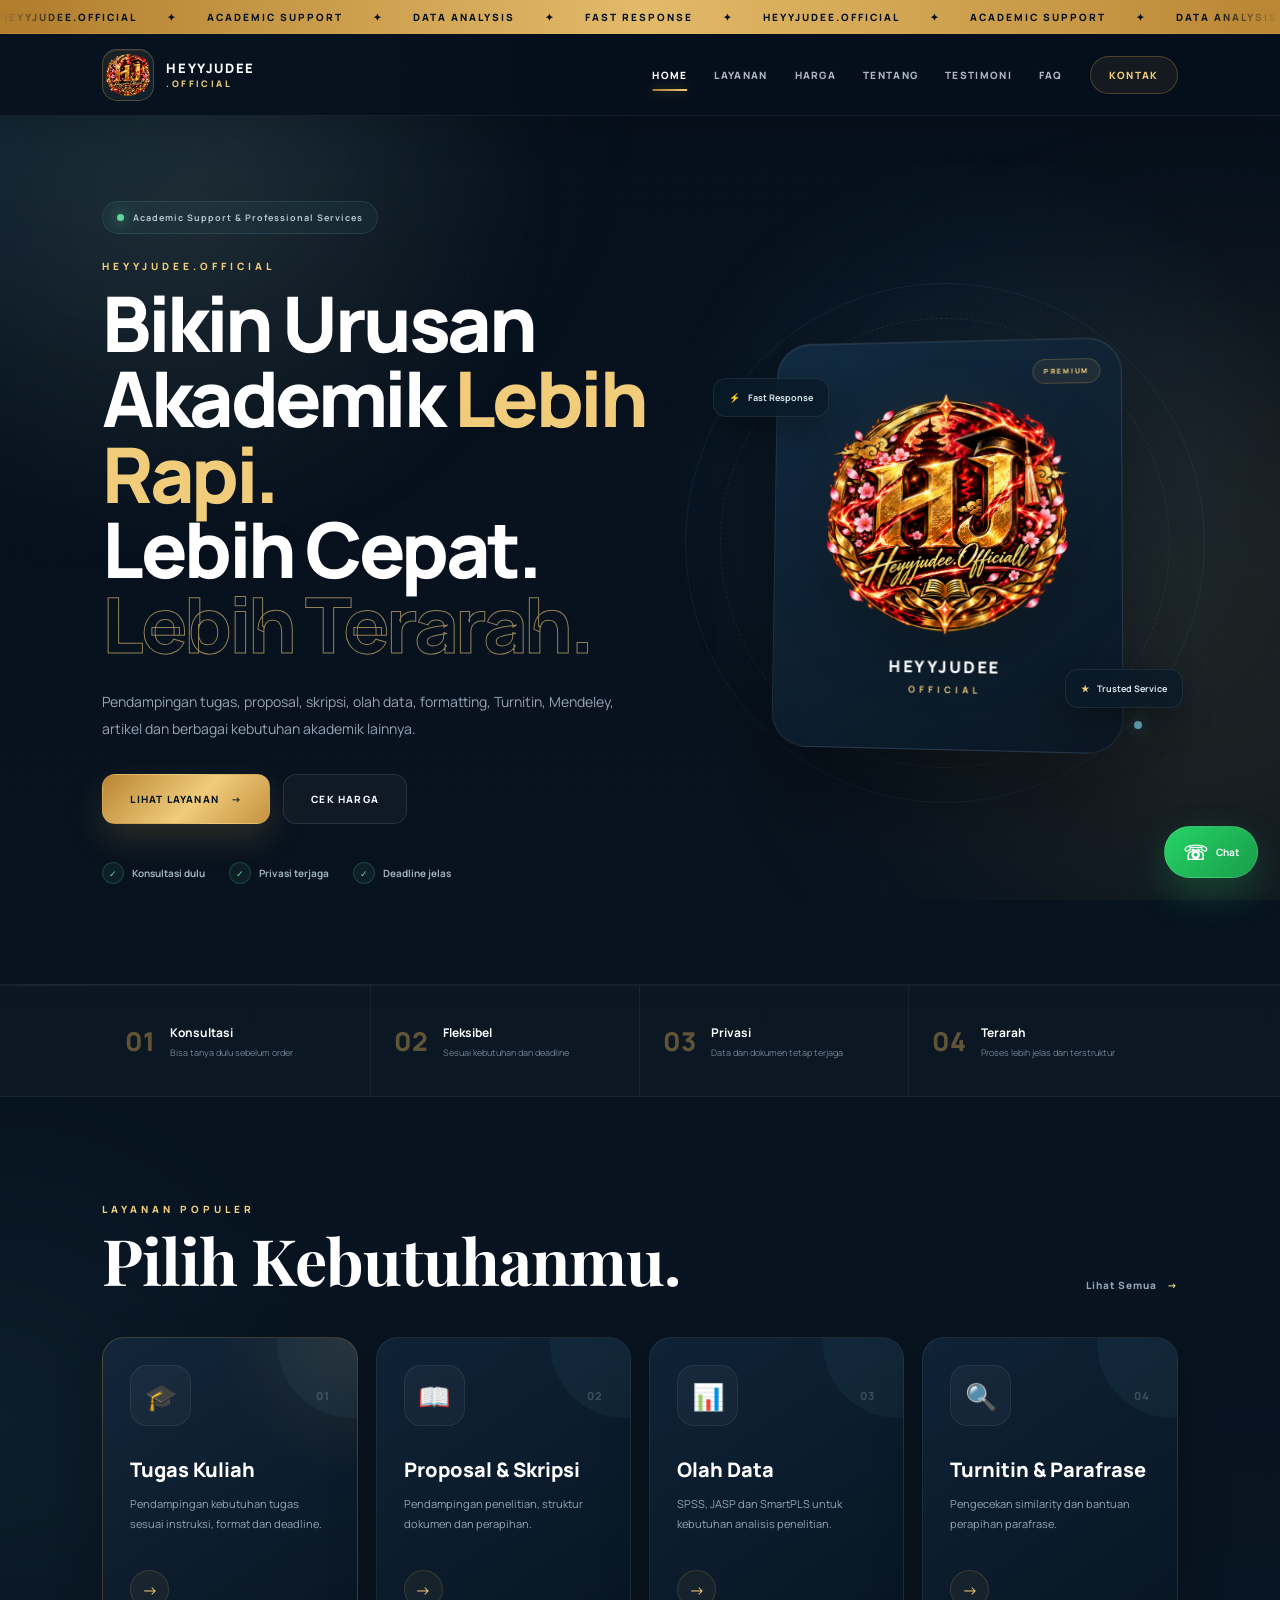
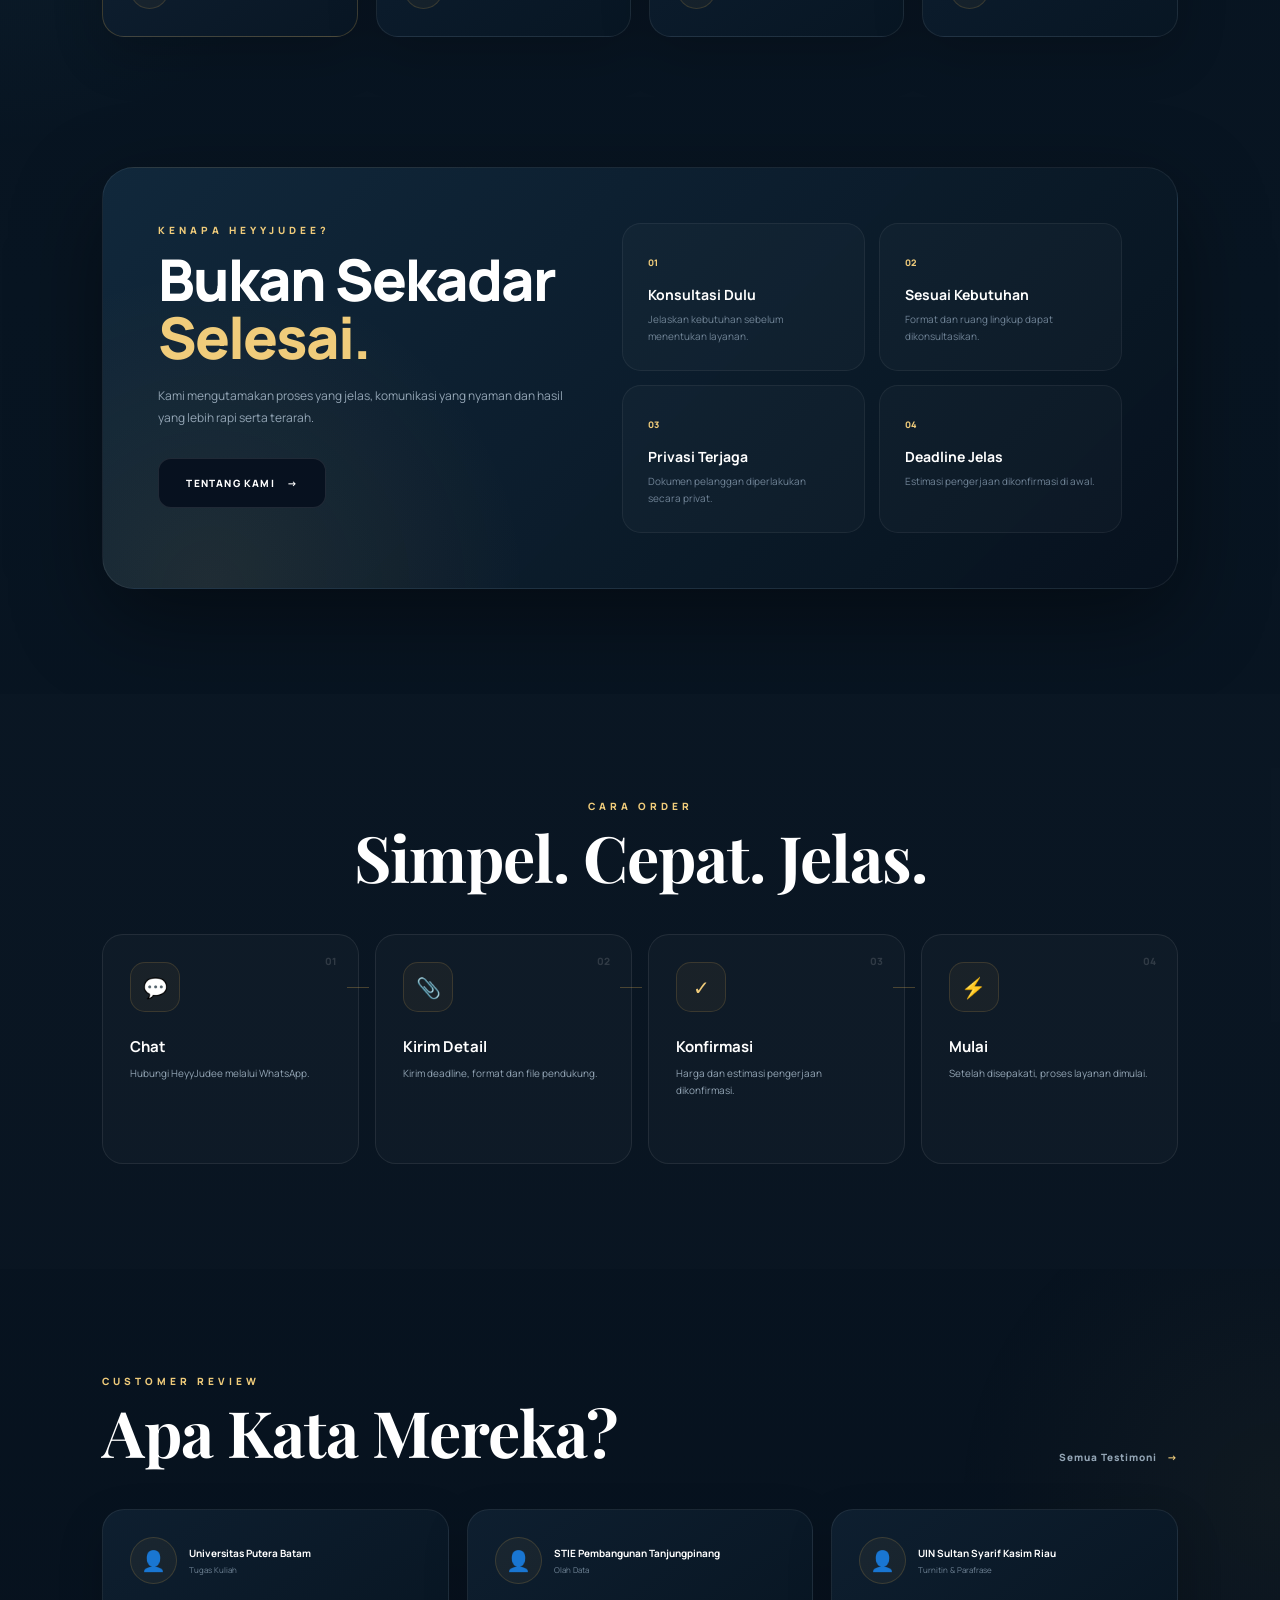
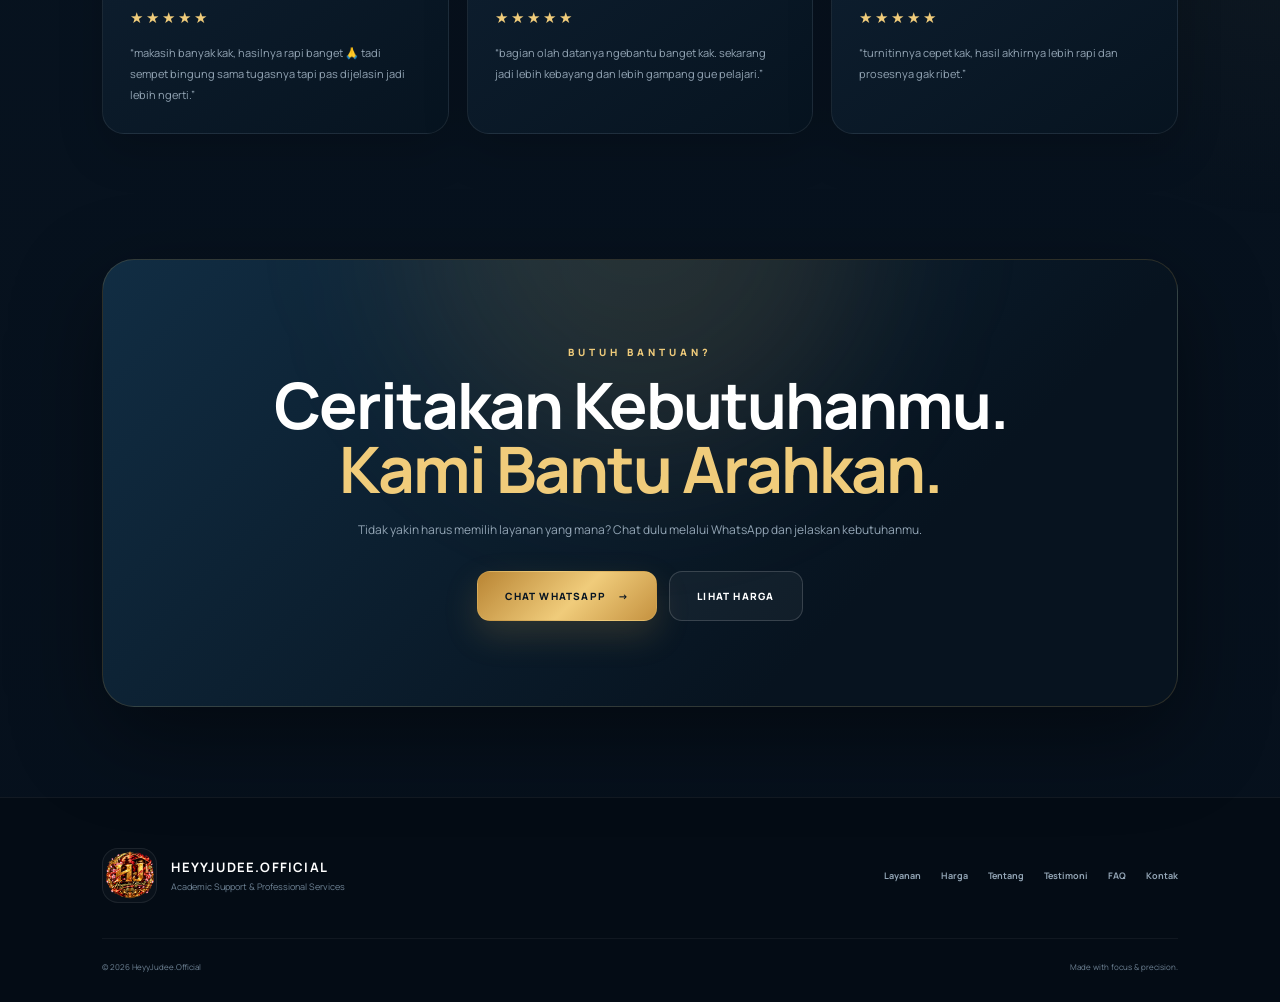
==== commit 7cf1204d: "Fix online running ticker" ====
--- a/index.html
+++ b/index.html
@@ -145,7 +145,7 @@
 
     <link
         rel="stylesheet"
-        href="style.css"
+        href="style.css?v=4"
     >
 
 
@@ -1530,9 +1530,9 @@
 
 
 
-<script src="script.js"></script>
+<script src="script.js?v=3"></script>
 
 
 </body>
 
-</html>+</html>
--- a/style.css
+++ b/style.css
@@ -313,41 +313,83 @@
         );
 }
 
-.top-marquee-track {
-    width: max-content;
+/* ======================================================
+   TOP RUNNING TICKER - FINAL FIX
+====================================================== */
+
+.top-marquee {
+    position: relative;
+    z-index: 1500;
+
+    width: 100%;
+    height: 34px;
 
     display: flex;
     align-items: center;
 
+    overflow: hidden;
+
+    background:
+        linear-gradient(
+            90deg,
+            #b17e2e,
+            #e2ba69,
+            #ba8735
+        );
+
+    color: #07111f;
+
+    border-bottom:
+        1px solid rgba(216,170,82,0.25);
+}
+
+.top-marquee-track {
+    display: flex;
+    align-items: center;
+
+    width: max-content;
+    min-width: max-content;
+
+    flex-shrink: 0;
+
     gap: 30px;
 
     white-space: nowrap;
 
-    animation:
-        topTicker 22s linear infinite;
+    will-change: transform;
+
+    animation: tickerMove 16s linear infinite !important;
 }
 
 .top-marquee-track span {
-    flex-shrink: 0;
+    display: inline-block;
+
+    flex: 0 0 auto;
+
+    white-space: nowrap;
 
     font-size: 10px;
     font-weight: 800;
 
-    letter-spacing: 2.1px;
-}
+    letter-spacing: 2px;
+}
+
 
 .top-marquee-track .marquee-dot {
-    font-size: 11px;
-}
-
-@keyframes topTicker {
-    from {
+    color: #07111f;
+}
+
+
+@keyframes tickerMove {
+
+    0% {
         transform: translateX(0);
     }
 
-    to {
+    100% {
         transform: translateX(-50%);
     }
+
 }
 
 
@@ -4726,24 +4768,4 @@
         font-size: 22px;
     }
 
-}
-
-
-/* ======================================================
-   REDUCED MOTION
-====================================================== */
-
-@media (prefers-reduced-motion: reduce) {
-
-    *,
-    *::before,
-    *::after {
-        scroll-behavior: auto !important;
-
-        animation-duration: 0.01ms !important;
-        animation-iteration-count: 1 !important;
-
-        transition-duration: 0.01ms !important;
-    }
-
 }
